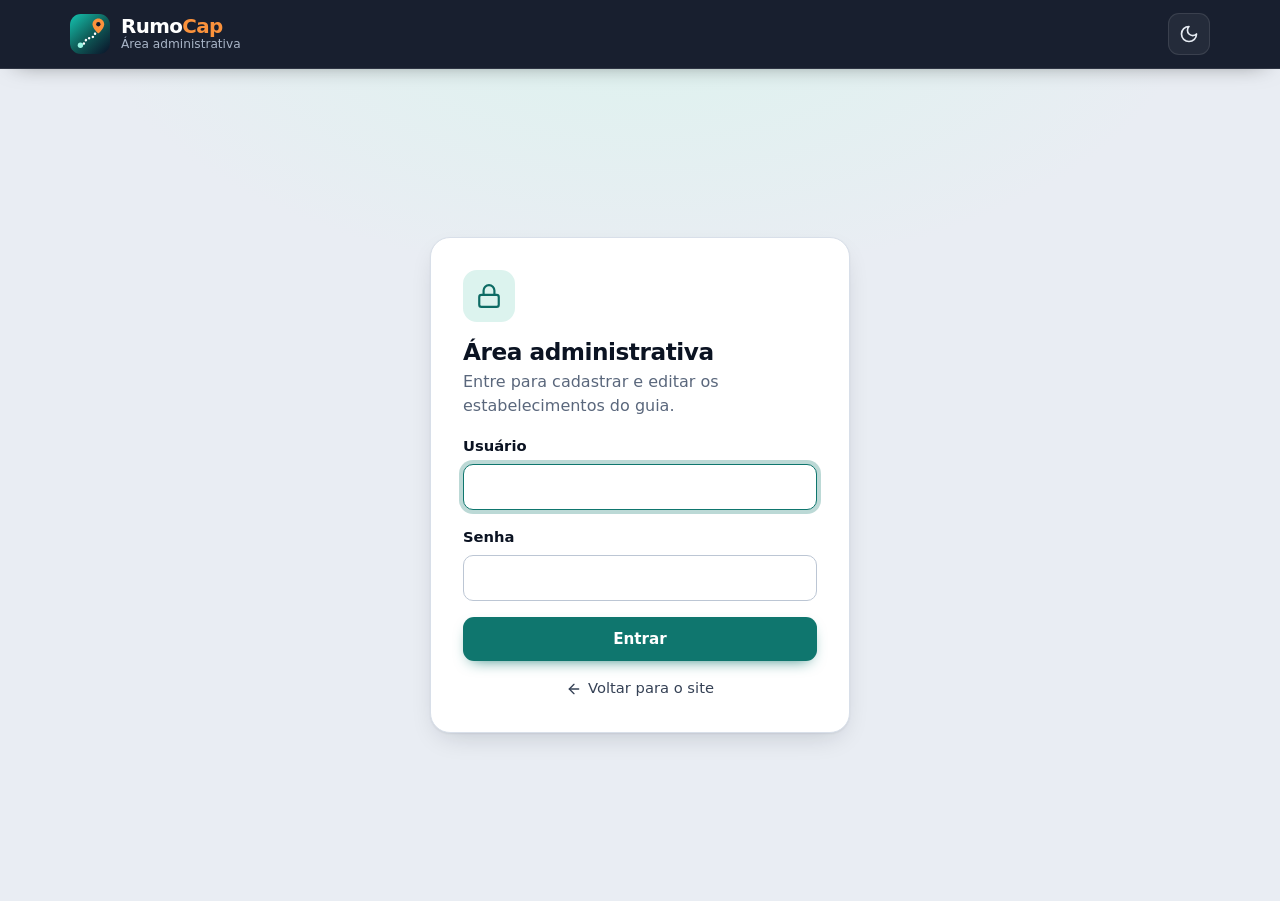
==== src/main/resources/static/admin.html @ 23dade26 "RumoCap: guia comercial de Capitão Poço (PA) Spring Boot 4 + PostgreSQL + Flyway, frontend em HTML/C" ====
<!DOCTYPE html>
<html lang="pt-BR">
<head>
  <meta charset="UTF-8">
  <meta name="viewport" content="width=device-width, initial-scale=1">
  <meta name="robots" content="noindex, nofollow">
  <title>Área administrativa · RumoCap</title>
  <meta name="theme-color" content="#0b1322">
  <script src="js/tema.js"></script>
  <link rel="icon" href="img/logo.svg" type="image/svg+xml">
  <link rel="stylesheet" href="vendor/leaflet/leaflet.css">
  <link rel="stylesheet" href="css/estilo.css">
  <link rel="stylesheet" href="css/admin.css">
  <script src="vendor/leaflet/leaflet.js"></script>
  <script type="module" src="js/admin.js"></script>
</head>
<body class="admin">
  <header class="topo">
    <div class="container topo__conteudo">
      <a class="marca" href="index.html" aria-label="RumoCap, ir para o site">
        <img src="img/logo.svg" alt="" width="40" height="40">
        <span class="marca__texto">
          <span class="marca__nome">Rumo<span>Cap</span></span>
          <span class="marca__descricao">Área administrativa</span>
        </span>
      </a>
      <div class="topo__acoes" id="acoes-sessao" hidden>
        <span class="topo__usuario" id="usuario-logado"></span>
        <a class="botao botao--fantasma" href="index.html" target="_blank" rel="noopener">
          <svg class="icone" aria-hidden="true"><use href="img/icones.svg#external-link"></use></svg>
          <span class="some-no-celular">Ver site</span>
        </a>
        <button type="button" class="botao botao--secundario" id="botao-sair">
          <svg class="icone" aria-hidden="true"><use href="img/icones.svg#log-out"></use></svg>
          Sair
        </button>
      </div>
      <button type="button" class="topo-botao tema-botao" data-alternar-tema aria-label="Alternar entre modo claro e escuro">
        <svg class="icone icone-lua" aria-hidden="true"><use href="img/icones.svg#moon"></use></svg>
        <svg class="icone icone-sol" aria-hidden="true"><use href="img/icones.svg#sun"></use></svg>
      </button>
    </div>
  </header>

  <main id="conteudo">
    <!-- Login -->
    <section class="login" id="tela-login" hidden>
      <form class="login__cartao" id="form-login">
        <span class="login__icone">
          <svg class="icone" aria-hidden="true"><use href="img/icones.svg#lock"></use></svg>
        </span>
        <div>
          <h1>Área administrativa</h1>
          <p>Entre para cadastrar e editar os estabelecimentos do guia.</p>
        </div>
        <div class="alerta" id="erro-login" role="alert" hidden></div>
        <div class="campo">
          <label for="login-usuario">Usuário</label>
          <input id="login-usuario" name="usuario" autocomplete="username" required>
        </div>
        <div class="campo">
          <label for="login-senha">Senha</label>
          <input id="login-senha" name="senha" type="password" autocomplete="current-password" required>
        </div>
        <button type="submit" class="botao botao--primario botao--largo">Entrar</button>
        <a class="login__voltar" href="index.html">
          <svg class="icone" aria-hidden="true"><use href="img/icones.svg#arrow-left"></use></svg>
          Voltar para o site
        </a>
      </form>
    </section>

    <!-- Painel de gerenciamento -->
    <section class="painel-admin" id="painel" hidden>
      <div class="container">
        <div class="painel-admin__cabecalho">
          <h1>Gerenciar o guia</h1>
          <p>Cadastre somente informações reais, confirmadas com cada estabelecimento.</p>
        </div>

        <div class="abas" role="tablist" aria-label="Seções da administração">
          <button type="button" role="tab" id="aba-estabelecimentos" aria-controls="painel-estabelecimentos"
                  aria-selected="true">
            <svg class="icone" aria-hidden="true"><use href="img/icones.svg#store"></use></svg>
            Estabelecimentos <span class="abas__total" id="total-estabelecimentos">0</span>
          </button>
          <button type="button" role="tab" id="aba-categorias" aria-controls="painel-categorias"
                  aria-selected="false" tabindex="-1">
            <svg class="icone" aria-hidden="true"><use href="img/icones.svg#tag"></use></svg>
            Categorias <span class="abas__total" id="total-categorias">0</span>
          </button>
        </div>

        <div role="tabpanel" id="painel-estabelecimentos" aria-labelledby="aba-estabelecimentos">
          <div class="barra-ferramentas">
            <div class="campo-busca">
              <svg class="icone" aria-hidden="true"><use href="img/icones.svg#search"></use></svg>
              <label for="filtro-texto" class="visualmente-oculto">Pesquisar pelo nome</label>
              <input id="filtro-texto" type="search" placeholder="Pesquisar pelo nome..." autocomplete="off">
            </div>
            <label for="filtro-categoria" class="visualmente-oculto">Filtrar por categoria</label>
            <select id="filtro-categoria" class="seletor"></select>
            <button type="button" class="botao botao--primario" id="botao-novo">
              <svg class="icone" aria-hidden="true"><use href="img/icones.svg#plus"></use></svg>
              Novo estabelecimento
            </button>
          </div>
          <div id="lista-estabelecimentos" aria-live="polite"></div>
        </div>

        <div role="tabpanel" id="painel-categorias" aria-labelledby="aba-categorias" hidden>
          <form class="nova-categoria" id="form-categoria">
            <div class="campo">
              <label for="nova-categoria">Nova categoria</label>
              <div class="nova-categoria__linha">
                <input id="nova-categoria" maxlength="80" placeholder="Nome da categoria" autocomplete="off" required>
                <button type="submit" class="botao botao--primario">
                  <svg class="icone" aria-hidden="true"><use href="img/icones.svg#plus"></use></svg>
                  Adicionar
                </button>
              </div>
              <p class="campo__ajuda">Uma categoria só pode ser excluída quando não possui estabelecimentos.</p>
            </div>
          </form>
          <ul class="lista-categorias" id="lista-categorias-admin"></ul>
        </div>
      </div>
    </section>
  </main>

  <!-- Formulário de cadastro/edição -->
  <dialog class="dialogo dialogo--largo" id="dialogo-estabelecimento" aria-labelledby="titulo-formulario">
    <form id="form-estabelecimento" class="dialogo__form" novalidate>
      <header class="dialogo__cabecalho">
        <h2 id="titulo-formulario">Novo estabelecimento</h2>
        <button type="button" class="botao botao--fantasma botao--icone" data-fechar aria-label="Fechar">
          <svg class="icone" aria-hidden="true"><use href="img/icones.svg#x"></use></svg>
        </button>
      </header>

      <div class="dialogo__corpo">
        <div class="alerta" id="erro-formulario" role="alert" hidden></div>

        <fieldset class="grupo">
          <legend>Informações principais</legend>
          <div class="grade-form">
            <div class="campo">
              <label for="campo-nome">Nome <span class="obrigatorio" aria-hidden="true">*</span></label>
              <input id="campo-nome" name="nome" maxlength="120" required autocomplete="off">
              <p class="campo__erro" data-erro="nome"></p>
            </div>
            <div class="campo">
              <label for="campo-categoria">Categoria <span class="obrigatorio" aria-hidden="true">*</span></label>
              <select id="campo-categoria" name="categoriaId" required></select>
              <p class="campo__erro" data-erro="categoriaId"></p>
            </div>
            <div class="campo campo--inteiro">
              <label for="campo-descricao">Descrição curta</label>
              <textarea id="campo-descricao" name="descricao" rows="3" maxlength="400"
                        placeholder="O que o estabelecimento oferece, em poucas palavras"></textarea>
              <p class="campo__ajuda"><span id="contador-descricao">0</span>/400 caracteres</p>
              <p class="campo__erro" data-erro="descricao"></p>
            </div>
          </div>
        </fieldset>

        <fieldset class="grupo">
          <legend>Endereço, contato e horário</legend>
          <div class="grade-form grade-form--duas">
            <div class="campo campo--inteiro">
              <label for="campo-endereco">Endereço</label>
              <input id="campo-endereco" name="endereco" maxlength="255" placeholder="Rua, número e bairro" autocomplete="off">
              <p class="campo__erro" data-erro="endereco"></p>
            </div>
            <div class="campo">
              <label for="campo-contato">Contato</label>
              <textarea id="campo-contato" name="contato" rows="4" maxlength="500"></textarea>
              <p class="campo__ajuda">
                Um contato por linha, por exemplo:<br>
                <code>Telefone: (91) 0000-0000</code><br>
                <code>WhatsApp: (91) 90000-0000</code><br>
                <code>@perfil</code> do Instagram ou e-mail
              </p>
              <p class="campo__erro" data-erro="contato"></p>
            </div>
            <div class="campo">
              <label for="campo-horario">Horário de funcionamento</label>
              <textarea id="campo-horario" name="horario" rows="4" maxlength="500"></textarea>
              <p class="campo__ajuda">
                Uma linha por período, por exemplo:<br>
                <code>Seg. a sex.: 8h às 18h</code><br>
                <code>Sábado: 8h às 12h</code>
              </p>
              <p class="campo__erro" data-erro="horario"></p>
            </div>
          </div>
        </fieldset>

        <fieldset class="grupo">
          <legend>Localização no mapa</legend>
          <p class="campo__ajuda">
            Clique no mapa para marcar o local (o marcador pode ser arrastado), use sua localização atual
            ou cole nos campos as coordenadas ou o link do local no Google Maps.
          </p>
          <div class="mapa-seletor" id="mapa-formulario" role="region" aria-label="Mapa para escolher a localização"></div>
          <div class="coordenadas">
            <div class="campo">
              <label for="campo-latitude">Latitude</label>
              <input id="campo-latitude" name="latitude" inputmode="decimal" autocomplete="off" placeholder="Ex.: -1.7447">
              <p class="campo__erro" data-erro="latitude"></p>
            </div>
            <div class="campo">
              <label for="campo-longitude">Longitude</label>
              <input id="campo-longitude" name="longitude" inputmode="decimal" autocomplete="off" placeholder="Ex.: -47.0638">
              <p class="campo__erro" data-erro="longitude"></p>
            </div>
            <div class="coordenadas__acoes">
              <button type="button" class="botao botao--secundario" id="botao-minha-localizacao">
                <svg class="icone" aria-hidden="true"><use href="img/icones.svg#locate-fixed"></use></svg>
                Usar minha localização
              </button>
              <button type="button" class="botao botao--fantasma" id="botao-limpar-localizacao">
                <svg class="icone" aria-hidden="true"><use href="img/icones.svg#map-pin-off"></use></svg>
                Remover
              </button>
            </div>
          </div>
        </fieldset>

        <fieldset class="grupo">
          <legend>Imagem ou logo <span class="opcional">(opcional)</span></legend>
          <div class="imagem-editor">
            <div class="imagem-editor__previa" id="previa-imagem"></div>
            <div class="imagem-editor__acoes">
              <div class="imagem-editor__botoes">
                <button type="button" class="botao botao--secundario" id="botao-escolher-imagem"></button>
                <button type="button" class="botao botao--fantasma" id="botao-remover-imagem" hidden>
                  <svg class="icone" aria-hidden="true"><use href="img/icones.svg#trash-2"></use></svg>
                  Remover imagem
                </button>
              </div>
              <p class="campo__ajuda">
                PNG, JPG ou WEBP de até 5 MB. Fotos grandes são reduzidas automaticamente.
                Use apenas imagens autorizadas pelo estabelecimento.
              </p>
              <input type="file" id="campo-imagem" accept="image/png,image/jpeg,image/webp" hidden>
            </div>
          </div>
        </fieldset>
      </div>

      <footer class="dialogo__rodape">
        <button type="button" class="botao botao--secundario" data-fechar>Cancelar</button>
        <button type="submit" class="botao botao--primario" id="botao-salvar">
          <svg class="icone" aria-hidden="true"><use href="img/icones.svg#circle-check"></use></svg>
          Salvar
        </button>
      </footer>
    </form>
  </dialog>

  <!-- Confirmação (exclusões) -->
  <dialog class="dialogo" id="dialogo-confirmacao" aria-labelledby="titulo-confirmacao">
    <form method="dialog" class="dialogo__form">
      <div class="dialogo__corpo confirmacao">
        <span class="confirmacao__icone">
          <svg class="icone" aria-hidden="true"><use href="img/icones.svg#trash-2"></use></svg>
        </span>
        <div>
          <h2 id="titulo-confirmacao">Confirmar</h2>
          <p id="texto-confirmacao"></p>
        </div>
      </div>
      <footer class="dialogo__rodape">
        <button type="button" class="botao botao--secundario" data-cancelar>Cancelar</button>
        <button type="submit" class="botao botao--perigo" value="confirmar" id="botao-confirmar">Confirmar</button>
      </footer>
    </form>
  </dialog>

  <!-- Texto (renomear categoria) -->
  <dialog class="dialogo" id="dialogo-texto" aria-labelledby="titulo-dialogo-texto">
    <form method="dialog" class="dialogo__form">
      <header class="dialogo__cabecalho">
        <h2 id="titulo-dialogo-texto">Renomear</h2>
      </header>
      <div class="dialogo__corpo">
        <div class="campo">
          <label for="campo-dialogo-texto" id="rotulo-dialogo-texto">Nome</label>
          <input id="campo-dialogo-texto" maxlength="80" required autocomplete="off">
        </div>
      </div>
      <footer class="dialogo__rodape">
        <button type="button" class="botao botao--secundario" data-cancelar>Cancelar</button>
        <button type="submit" class="botao botao--primario" value="confirmar">Salvar</button>
      </footer>
    </form>
  </dialog>
</body>
</html>
---- src/main/resources/static/vendor/leaflet/leaflet.css ----
/* required styles */

.leaflet-pane,
.leaflet-tile,
.leaflet-marker-icon,
.leaflet-marker-shadow,
.leaflet-tile-container,
.leaflet-pane > svg,
.leaflet-pane > canvas,
.leaflet-zoom-box,
.leaflet-image-layer,
.leaflet-layer {
	position: absolute;
	left: 0;
	top: 0;
	}
.leaflet-container {
	overflow: hidden;
	}
.leaflet-tile,
.leaflet-marker-icon,
.leaflet-marker-shadow {
	-webkit-user-select: none;
	   -moz-user-select: none;
	        user-select: none;
	  -webkit-user-drag: none;
	}
/* Prevents IE11 from highlighting tiles in blue */
.leaflet-tile::selection {
	background: transparent;
}
/* Safari renders non-retina tile on retina better with this, but Chrome is worse */
.leaflet-safari .leaflet-tile {
	image-rendering: -webkit-optimize-contrast;
	}
/* hack that prevents hw layers "stretching" when loading new tiles */
.leaflet-safari .leaflet-tile-container {
	width: 1600px;
	height: 1600px;
	-webkit-transform-origin: 0 0;
	}
.leaflet-marker-icon,
.leaflet-marker-shadow {
	display: block;
	}
/* .leaflet-container svg: reset svg max-width decleration shipped in Joomla! (joomla.org) 3.x */
/* .leaflet-container img: map is broken in FF if you have max-width: 100% on tiles */
.leaflet-container .leaflet-overlay-pane svg {
	max-width: none !important;
	max-height: none !important;
	}
.leaflet-container .leaflet-marker-pane img,
.leaflet-container .leaflet-shadow-pane img,
.leaflet-container .leaflet-tile-pane img,
.leaflet-container img.leaflet-image-layer,
.leaflet-container .leaflet-tile {
	max-width: none !important;
	max-height: none !important;
	width: auto;
	padding: 0;
	}

.leaflet-container img.leaflet-tile {
	/* See: https://bugs.chromium.org/p/chromium/issues/detail?id=600120 */
	mix-blend-mode: plus-lighter;
}

.leaflet-container.leaflet-touch-zoom {
	-ms-touch-action: pan-x pan-y;
	touch-action: pan-x pan-y;
	}
.leaflet-container.leaflet-touch-drag {
	-ms-touch-action: pinch-zoom;
	/* Fallback for FF which doesn't support pinch-zoom */
	touch-action: none;
	touch-action: pinch-zoom;
}
.leaflet-container.leaflet-touch-drag.leaflet-touch-zoom {
	-ms-touch-action: none;
	touch-action: none;
}
.leaflet-container {
	-webkit-tap-highlight-color: transparent;
}
.leaflet-container a {
	-webkit-tap-highlight-color: rgba(51, 181, 229, 0.4);
}
.leaflet-tile {
	filter: inherit;
	visibility: hidden;
	}
.leaflet-tile-loaded {
	visibility: inherit;
	}
.leaflet-zoom-box {
	width: 0;
	height: 0;
	-moz-box-sizing: border-box;
	     box-sizing: border-box;
	z-index: 800;
	}
/* workaround for https://bugzilla.mozilla.org/show_bug.cgi?id=888319 */
.leaflet-overlay-pane svg {
	-moz-user-select: none;
	}

.leaflet-pane         { z-index: 400; }

.leaflet-tile-pane    { z-index: 200; }
.leaflet-overlay-pane { z-index: 400; }
.leaflet-shadow-pane  { z-index: 500; }
.leaflet-marker-pane  { z-index: 600; }
.leaflet-tooltip-pane   { z-index: 650; }
.leaflet-popup-pane   { z-index: 700; }

.leaflet-map-pane canvas { z-index: 100; }
.leaflet-map-pane svg    { z-index: 200; }

.leaflet-vml-shape {
	width: 1px;
	height: 1px;
	}
.lvml {
	behavior: url(#default#VML);
	display: inline-block;
	position: absolute;
	}


/* control positioning */

.leaflet-control {
	position: relative;
	z-index: 800;
	pointer-events: visiblePainted; /* IE 9-10 doesn't have auto */
	pointer-events: auto;
	}
.leaflet-top,
.leaflet-bottom {
	position: absolute;
	z-index: 1000;
	pointer-events: none;
	}
.leaflet-top {
	top: 0;
	}
.leaflet-right {
	right: 0;
	}
.leaflet-bottom {
	bottom: 0;
	}
.leaflet-left {
	left: 0;
	}
.leaflet-control {
	float: left;
	clear: both;
	}
.leaflet-right .leaflet-control {
	float: right;
	}
.leaflet-top .leaflet-control {
	margin-top: 10px;
	}
.leaflet-bottom .leaflet-control {
	margin-bottom: 10px;
	}
.leaflet-left .leaflet-control {
	margin-left: 10px;
	}
.leaflet-right .leaflet-control {
	margin-right: 10px;
	}


/* zoom and fade animations */

.leaflet-fade-anim .leaflet-popup {
	opacity: 0;
	-webkit-transition: opacity 0.2s linear;
	   -moz-transition: opacity 0.2s linear;
	        transition: opacity 0.2s linear;
	}
.leaflet-fade-anim .leaflet-map-pane .leaflet-popup {
	opacity: 1;
	}
.leaflet-zoom-animated {
	-webkit-transform-origin: 0 0;
	    -ms-transform-origin: 0 0;
	        transform-origin: 0 0;
	}
svg.leaflet-zoom-animated {
	will-change: transform;
}

.leaflet-zoom-anim .leaflet-zoom-animated {
	-webkit-transition: -webkit-transform 0.25s cubic-bezier(0,0,0.25,1);
	   -moz-transition:    -moz-transform 0.25s cubic-bezier(0,0,0.25,1);
	        transition:         transform 0.25s cubic-bezier(0,0,0.25,1);
	}
.leaflet-zoom-anim .leaflet-tile,
.leaflet-pan-anim .leaflet-tile {
	-webkit-transition: none;
	   -moz-transition: none;
	        transition: none;
	}

.leaflet-zoom-anim .leaflet-zoom-hide {
	visibility: hidden;
	}


/* cursors */

.leaflet-interactive {
	cursor: pointer;
	}
.leaflet-grab {
	cursor: -webkit-grab;
	cursor:    -moz-grab;
	cursor:         grab;
	}
.leaflet-crosshair,
.leaflet-crosshair .leaflet-interactive {
	cursor: crosshair;
	}
.leaflet-popup-pane,
.leaflet-control {
	cursor: auto;
	}
.leaflet-dragging .leaflet-grab,
.leaflet-dragging .leaflet-grab .leaflet-interactive,
.leaflet-dragging .leaflet-marker-draggable {
	cursor: move;
	cursor: -webkit-grabbing;
	cursor:    -moz-grabbing;
	cursor:         grabbing;
	}

/* marker & overlays interactivity */
.leaflet-marker-icon,
.leaflet-marker-shadow,
.leaflet-image-layer,
.leaflet-pane > svg path,
.leaflet-tile-container {
	pointer-events: none;
	}

.leaflet-marker-icon.leaflet-interactive,
.leaflet-image-layer.leaflet-interactive,
.leaflet-pane > svg path.leaflet-interactive,
svg.leaflet-image-layer.leaflet-interactive path {
	pointer-events: visiblePainted; /* IE 9-10 doesn't have auto */
	pointer-events: auto;
	}

/* visual tweaks */

.leaflet-container {
	background: #ddd;
	outline-offset: 1px;
	}
.leaflet-container a {
	color: #0078A8;
	}
.leaflet-zoom-box {
	border: 2px dotted #38f;
	background: rgba(255,255,255,0.5);
	}


/* general typography */
.leaflet-container {
	font-family: "Helvetica Neue", Arial, Helvetica, sans-serif;
	font-size: 12px;
	font-size: 0.75rem;
	line-height: 1.5;
	}


/* general toolbar styles */

.leaflet-bar {
	box-shadow: 0 1px 5px rgba(0,0,0,0.65);
	border-radius: 4px;
	}
.leaflet-bar a {
	background-color: #fff;
	border-bottom: 1px solid #ccc;
	width: 26px;
	height: 26px;
	line-height: 26px;
	display: block;
	text-align: center;
	text-decoration: none;
	color: black;
	}
.leaflet-bar a,
.leaflet-control-layers-toggle {
	background-position: 50% 50%;
	background-repeat: no-repeat;
	display: block;
	}
.leaflet-bar a:hover,
.leaflet-bar a:focus {
	background-color: #f4f4f4;
	}
.leaflet-bar a:first-child {
	border-top-left-radius: 4px;
	border-top-right-radius: 4px;
	}
.leaflet-bar a:last-child {
	border-bottom-left-radius: 4px;
	border-bottom-right-radius: 4px;
	border-bottom: none;
	}
.leaflet-bar a.leaflet-disabled {
	cursor: default;
	background-color: #f4f4f4;
	color: #bbb;
	}

.leaflet-touch .leaflet-bar a {
	width: 30px;
	height: 30px;
	line-height: 30px;
	}
.leaflet-touch .leaflet-bar a:first-child {
	border-top-left-radius: 2px;
	border-top-right-radius: 2px;
	}
.leaflet-touch .leaflet-bar a:last-child {
	border-bottom-left-radius: 2px;
	border-bottom-right-radius: 2px;
	}

/* zoom control */

.leaflet-control-zoom-in,
.leaflet-control-zoom-out {
	font: bold 18px 'Lucida Console', Monaco, monospace;
	text-indent: 1px;
	}

.leaflet-touch .leaflet-control-zoom-in, .leaflet-touch .leaflet-control-zoom-out  {
	font-size: 22px;
	}


/* layers control */

.leaflet-control-layers {
	box-shadow: 0 1px 5px rgba(0,0,0,0.4);
	background: #fff;
	border-radius: 5px;
	}
.leaflet-control-layers-toggle {
	background-image: url(images/layers.png);
	width: 36px;
	height: 36px;
	}
.leaflet-retina .leaflet-control-layers-toggle {
	background-image: url(images/layers-2x.png);
	background-size: 26px 26px;
	}
.leaflet-touch .leaflet-control-layers-toggle {
	width: 44px;
	height: 44px;
	}
.leaflet-control-layers .leaflet-control-layers-list,
.leaflet-control-layers-expanded .leaflet-control-layers-toggle {
	display: none;
	}
.leaflet-control-layers-expanded .leaflet-control-layers-list {
	display: block;
	position: relative;
	}
.leaflet-control-layers-expanded {
	padding: 6px 10px 6px 6px;
	color: #333;
	background: #fff;
	}
.leaflet-control-layers-scrollbar {
	overflow-y: scroll;
	overflow-x: hidden;
	padding-right: 5px;
	}
.leaflet-control-layers-selector {
	margin-top: 2px;
	position: relative;
	top: 1px;
	}
.leaflet-control-layers label {
	display: block;
	font-size: 13px;
	font-size: 1.08333em;
	}
.leaflet-control-layers-separator {
	height: 0;
	border-top: 1px solid #ddd;
	margin: 5px -10px 5px -6px;
	}

/* Default icon URLs */
.leaflet-default-icon-path { /* used only in path-guessing heuristic, see L.Icon.Default */
	background-image: url(images/marker-icon.png);
	}


/* attribution and scale controls */

.leaflet-container .leaflet-control-attribution {
	background: #fff;
	background: rgba(255, 255, 255, 0.8);
	margin: 0;
	}
.leaflet-control-attribution,
.leaflet-control-scale-line {
	padding: 0 5px;
	color: #333;
	line-height: 1.4;
	}
.leaflet-control-attribution a {
	text-decoration: none;
	}
.leaflet-control-attribution a:hover,
.leaflet-control-attribution a:focus {
	text-decoration: underline;
	}
.leaflet-attribution-flag {
	display: inline !important;
	vertical-align: baseline !important;
	width: 1em;
	height: 0.6669em;
	}
.leaflet-left .leaflet-control-scale {
	margin-left: 5px;
	}
.leaflet-bottom .leaflet-control-scale {
	margin-bottom: 5px;
	}
.leaflet-control-scale-line {
	border: 2px solid #777;
	border-top: none;
	line-height: 1.1;
	padding: 2px 5px 1px;
	white-space: nowrap;
	-moz-box-sizing: border-box;
	     box-sizing: border-box;
	background: rgba(255, 255, 255, 0.8);
	text-shadow: 1px 1px #fff;
	}
.leaflet-control-scale-line:not(:first-child) {
	border-top: 2px solid #777;
	border-bottom: none;
	margin-top: -2px;
	}
.leaflet-control-scale-line:not(:first-child):not(:last-child) {
	border-bottom: 2px solid #777;
	}

.leaflet-touch .leaflet-control-attribution,
.leaflet-touch .leaflet-control-layers,
.leaflet-touch .leaflet-bar {
	box-shadow: none;
	}
.leaflet-touch .leaflet-control-layers,
.leaflet-touch .leaflet-bar {
	border: 2px solid rgba(0,0,0,0.2);
	background-clip: padding-box;
	}


/* popup */

.leaflet-popup {
	position: absolute;
	text-align: center;
	margin-bottom: 20px;
	}
.leaflet-popup-content-wrapper {
	padding: 1px;
	text-align: left;
	border-radius: 12px;
	}
.leaflet-popup-content {
	margin: 13px 24px 13px 20px;
	line-height: 1.3;
	font-size: 13px;
	font-size: 1.08333em;
	min-height: 1px;
	}
.leaflet-popup-content p {
	margin: 17px 0;
	margin: 1.3em 0;
	}
.leaflet-popup-tip-container {
	width: 40px;
	height: 20px;
	position: absolute;
	left: 50%;
	margin-top: -1px;
	margin-left: -20px;
	overflow: hidden;
	pointer-events: none;
	}
.leaflet-popup-tip {
	width: 17px;
	height: 17px;
	padding: 1px;

	margin: -10px auto 0;
	pointer-events: auto;

	-webkit-transform: rotate(45deg);
	   -moz-transform: rotate(45deg);
	    -ms-transform: rotate(45deg);
	        transform: rotate(45deg);
	}
.leaflet-popup-content-wrapper,
.leaflet-popup-tip {
	background: white;
	color: #333;
	box-shadow: 0 3px 14px rgba(0,0,0,0.4);
	}
.leaflet-container a.leaflet-popup-close-button {
	position: absolute;
	top: 0;
	right: 0;
	border: none;
	text-align: center;
	width: 24px;
	height: 24px;
	font: 16px/24px Tahoma, Verdana, sans-serif;
	color: #757575;
	text-decoration: none;
	background: transparent;
	}
.leaflet-container a.leaflet-popup-close-button:hover,
.leaflet-container a.leaflet-popup-close-button:focus {
	color: #585858;
	}
.leaflet-popup-scrolled {
	overflow: auto;
	}

.leaflet-oldie .leaflet-popup-content-wrapper {
	-ms-zoom: 1;
	}
.leaflet-oldie .leaflet-popup-tip {
	width: 24px;
	margin: 0 auto;

	-ms-filter: "progid:DXImageTransform.Microsoft.Matrix(M11=0.70710678, M12=0.70710678, M21=-0.70710678, M22=0.70710678)";
	filter: progid:DXImageTransform.Microsoft.Matrix(M11=0.70710678, M12=0.70710678, M21=-0.70710678, M22=0.70710678);
	}

.leaflet-oldie .leaflet-control-zoom,
.leaflet-oldie .leaflet-control-layers,
.leaflet-oldie .leaflet-popup-content-wrapper,
.leaflet-oldie .leaflet-popup-tip {
	border: 1px solid #999;
	}


/* div icon */

.leaflet-div-icon {
	background: #fff;
	border: 1px solid #666;
	}


/* Tooltip */
/* Base styles for the element that has a tooltip */
.leaflet-tooltip {
	position: absolute;
	padding: 6px;
	background-color: #fff;
	border: 1px solid #fff;
	border-radius: 3px;
	color: #222;
	white-space: nowrap;
	-webkit-user-select: none;
	-moz-user-select: none;
	-ms-user-select: none;
	user-select: none;
	pointer-events: none;
	box-shadow: 0 1px 3px rgba(0,0,0,0.4);
	}
.leaflet-tooltip.leaflet-interactive {
	cursor: pointer;
	pointer-events: auto;
	}
.leaflet-tooltip-top:before,
.leaflet-tooltip-bottom:before,
.leaflet-tooltip-left:before,
.leaflet-tooltip-right:before {
	position: absolute;
	pointer-events: none;
	border: 6px solid transparent;
	background: transparent;
	content: "";
	}

/* Directions */

.leaflet-tooltip-bottom {
	margin-top: 6px;
}
.leaflet-tooltip-top {
	margin-top: -6px;
}
.leaflet-tooltip-bottom:before,
.leaflet-tooltip-top:before {
	left: 50%;
	margin-left: -6px;
	}
.leaflet-tooltip-top:before {
	bottom: 0;
	margin-bottom: -12px;
	border-top-color: #fff;
	}
.leaflet-tooltip-bottom:before {
	top: 0;
	margin-top: -12px;
	margin-left: -6px;
	border-bottom-color: #fff;
	}
.leaflet-tooltip-left {
	margin-left: -6px;
}
.leaflet-tooltip-right {
	margin-left: 6px;
}
.leaflet-tooltip-left:before,
.leaflet-tooltip-right:before {
	top: 50%;
	margin-top: -6px;
	}
.leaflet-tooltip-left:before {
	right: 0;
	margin-right: -12px;
	border-left-color: #fff;
	}
.leaflet-tooltip-right:before {
	left: 0;
	margin-left: -12px;
	border-right-color: #fff;
	}

/* Printing */

@media print {
	/* Prevent printers from removing background-images of controls. */
	.leaflet-control {
		-webkit-print-color-adjust: exact;
		print-color-adjust: exact;
		}
	}
---- src/main/resources/static/css/estilo.css ----
/* =============================================================================
   RumoCap - Guia Comercial de Capitão Poço
   Estilos das páginas públicas (a área administrativa complementa com admin.css)

   Temas: o atributo data-theme="light" | "dark" no <html> é definido por
   js/tema.js. As cores ficam em variáveis; os componentes usam só as variáveis.
   ============================================================================= */

:root {
  color-scheme: light;

  /* Superfícies e textos */
  --fundo: #e9edf3;
  --fundo-2: #dfe5ee;
  --superficie: #ffffff;
  --superficie-2: #f3f5f9;
  --superficie-3: #e7ebf2;
  --borda: #d8dfe9;
  --borda-forte: #bcc6d4;
  --texto: #0b1322;
  --texto-2: #354155;
  --texto-3: #5a677c;

  /* Cor principal (verde-azulado) e de destaque (laranja) */
  --primaria: #0f766e;
  --primaria-hover: #0b5f58;
  --primaria-contraste: #ffffff;
  --primaria-texto: #0d6b64;
  --primaria-suave: #dcf3ee;
  --primaria-suave-texto: #0b5f58;
  --destaque: #c2410c;
  --destaque-hover: #9a3412;
  --destaque-contraste: #ffffff;
  --destaque-texto: #c2410c;
  --anel-foco: rgb(15 118 110 / 0.28);

  --perigo: #dc2626;
  --perigo-hover: #b91c1c;
  --perigo-texto: #b91c1c;
  --perigo-fundo: #fef2f2;
  --perigo-borda: #fecaca;
  --sucesso: #15803d;

  /* Mistura das cores de categoria com a superfície */
  --cat-intensidade: 100%;
  --cat-fundo: 12%;

  /* Elementos sempre escuros (topo, capa, rodapé) */
  --escuro-1: #0b1322;
  --escuro-2: #111c30;
  --escuro-3: #1a2740;
  --escuro-borda: rgb(255 255 255 / 0.1);
  --escuro-texto: #e6ebf3;
  --escuro-texto-2: #a9b5c8;

  --raio-sm: 8px;
  --raio: 12px;
  --raio-lg: 18px;
  --sombra-1: 0 1px 2px rgb(11 19 34 / 0.07), 0 1px 1px rgb(11 19 34 / 0.04);
  --sombra-2: 0 1px 2px rgb(11 19 34 / 0.06), 0 10px 28px -10px rgb(11 19 34 / 0.2);
  --sombra-3: 0 24px 56px -18px rgb(11 19 34 / 0.42);
  --brilho-borda: inset 0 1px 0 rgb(255 255 255 / 0.6);

  --altura-topo: 68px;
  --largura: 1180px;
  --fonte: "Segoe UI", system-ui, -apple-system, Roboto, "Helvetica Neue", Arial, sans-serif;
}

:root[data-theme="dark"] {
  color-scheme: dark;

  --fundo: #080d18;
  --fundo-2: #0c1322;
  --superficie: #111a2b;
  --superficie-2: #172236;
  --superficie-3: #1e2b44;
  --borda: #22304a;
  --borda-forte: #33445f;
  --texto: #eaf0f8;
  --texto-2: #b6c2d4;
  --texto-3: #8594ac;

  --primaria: #2dd4bf;
  --primaria-hover: #5eead4;
  --primaria-contraste: #042f2c;
  --primaria-texto: #5eead4;
  --primaria-suave: rgb(45 212 191 / 0.12);
  --primaria-suave-texto: #99f6e4;
  --destaque: #fb923c;
  --destaque-hover: #fdba74;
  --destaque-contraste: #231003;
  --destaque-texto: #fdba74;
  --anel-foco: rgb(45 212 191 / 0.35);

  --perigo: #ef4444;
  --perigo-hover: #f87171;
  --perigo-texto: #fca5a5;
  --perigo-fundo: rgb(239 68 68 / 0.12);
  --perigo-borda: rgb(239 68 68 / 0.35);
  --sucesso: #4ade80;

  --cat-intensidade: 55%;
  --cat-fundo: 24%;

  --sombra-1: 0 1px 2px rgb(0 0 0 / 0.4);
  --sombra-2: 0 1px 2px rgb(0 0 0 / 0.35), 0 12px 30px -12px rgb(0 0 0 / 0.7);
  --sombra-3: 0 28px 60px -18px rgb(0 0 0 / 0.8);
  --brilho-borda: inset 0 1px 0 rgb(255 255 255 / 0.04);
}

/* Cor de cada categoria (definida em style="--cor-categoria:...") adaptada ao tema */
.categoria, .avatar, .selo, .chip, .categoria-item, .marcador__pino, [style*="--cor-categoria"] {
  --cat-cor: color-mix(in srgb, var(--cor-categoria) var(--cat-intensidade), #fff);
  --cat-suave: color-mix(in srgb, var(--cor-categoria) var(--cat-fundo), var(--superficie));
}

/* ---------- Base ---------- */

*, *::before, *::after { box-sizing: border-box; }

html { -webkit-text-size-adjust: 100%; background: var(--fundo); }

body {
  margin: 0;
  min-height: 100vh;
  min-height: 100dvh;
  display: flex;
  flex-direction: column;
  font-family: var(--fonte);
  font-size: 16px;
  line-height: 1.55;
  color: var(--texto);
  background: var(--fundo);
  -webkit-font-smoothing: antialiased;
}

/* Transição suave só no momento da troca de tema */
.trocando-tema, .trocando-tema * , .trocando-tema *::before, .trocando-tema *::after {
  transition: background-color 0.3s, border-color 0.3s, color 0.3s, fill 0.3s !important;
}

main { flex: 1; }

img { display: block; max-width: 100%; }

a { color: var(--primaria-texto); text-decoration: none; }
a:hover { text-decoration: underline; }

h1, h2, h3 { margin: 0; line-height: 1.2; letter-spacing: -0.015em; }
p { margin: 0; }
code { font-size: 0.9em; padding: 1px 5px; border-radius: 5px; background: var(--superficie-3); }

button, input, select, textarea { font: inherit; color: inherit; }

:focus-visible { outline: 3px solid var(--anel-foco); outline-offset: 2px; }

[hidden] { display: none !important; }

.container {
  width: 100%;
  max-width: var(--largura);
  margin-inline: auto;
  padding-inline: 20px;
}

.icone { width: 1.25em; height: 1.25em; flex-shrink: 0; }

.visualmente-oculto {
  position: absolute !important;
  width: 1px; height: 1px;
  padding: 0; margin: -1px;
  overflow: hidden;
  clip: rect(0 0 0 0);
  white-space: nowrap;
  border: 0;
}

.pular-conteudo {
  position: absolute;
  left: 12px; top: -60px;
  z-index: 2000;
  padding: 10px 16px;
  border-radius: var(--raio-sm);
  background: var(--primaria);
  color: var(--primaria-contraste);
  font-weight: 600;
}
.pular-conteudo:focus { top: 12px; }

/* ---------- Topo e menu (sempre escuro, nos dois temas) ---------- */

.topo {
  position: sticky;
  top: 0;
  z-index: 1000;
  background: rgb(11 19 34 / 0.94);
  backdrop-filter: saturate(160%) blur(12px);
  border-bottom: 1px solid var(--escuro-borda);
  box-shadow: 0 8px 24px -16px rgb(0 0 0 / 0.6);
  color: var(--escuro-texto);
}

.topo__conteudo {
  position: relative;
  display: flex;
  align-items: center;
  gap: 12px;
  height: var(--altura-topo);
}

.marca {
  display: flex;
  align-items: center;
  gap: 11px;
  margin-right: auto;
  color: #fff;
}
.marca:hover { text-decoration: none; }
.marca img { width: 40px; height: 40px; }

.marca__texto { display: flex; flex-direction: column; line-height: 1.15; }
.marca__nome { font-size: 1.24rem; font-weight: 800; letter-spacing: -0.03em; }
.marca__nome span { color: #fb923c; }
.marca__descricao { font-size: 0.76rem; color: var(--escuro-texto-2); }

.menu { display: flex; gap: 4px; }

.menu a {
  display: inline-flex;
  align-items: center;
  gap: 8px;
  padding: 9px 15px;
  border-radius: 999px;
  color: var(--escuro-texto-2);
  font-size: 0.95rem;
  font-weight: 600;
}
.menu a .icone { width: 18px; height: 18px; }
.menu a:hover { background: rgb(255 255 255 / 0.07); color: #fff; text-decoration: none; }
.menu a[aria-current="page"] {
  background: rgb(45 212 191 / 0.14);
  color: #5eead4;
  box-shadow: inset 0 0 0 1px rgb(45 212 191 / 0.25);
}

.topo-botao {
  display: inline-grid;
  place-items: center;
  width: 42px; height: 42px;
  border: 1px solid var(--escuro-borda);
  border-radius: 11px;
  background: rgb(255 255 255 / 0.05);
  color: var(--escuro-texto);
  cursor: pointer;
  transition: background-color 0.15s, border-color 0.15s;
}
.topo-botao:hover { background: rgb(255 255 255 / 0.1); border-color: rgb(255 255 255 / 0.2); }
.topo-botao .icone { width: 20px; height: 20px; }

/* O botão de tema mostra o ícone do tema para o qual vai mudar. */
.tema-botao .icone-sol { display: none; }
[data-theme="dark"] .tema-botao .icone-sol { display: block; color: #fcd34d; }
[data-theme="dark"] .tema-botao .icone-lua { display: none; }

/* Ordem no topo: marca, menu, tema, botão do menu (celular) */
.menu { order: 1; }
.tema-botao { order: 2; }
.menu-botao { order: 3; display: none; }

@media (max-width: 760px) {
  .menu-botao { display: inline-grid; }

  .menu {
    position: absolute;
    top: var(--altura-topo);
    left: 0; right: 0;
    display: none;
    flex-direction: column;
    padding: 10px 16px 16px;
    background: var(--escuro-2);
    border-bottom: 1px solid var(--escuro-borda);
    box-shadow: var(--sombra-3);
  }
  .menu.aberto { display: flex; }
  .menu a { padding: 12px 14px; border-radius: 10px; }
}

@media (max-width: 400px) {
  .marca__descricao { display: none; }
}

/* ---------- Botões ---------- */

.botao {
  display: inline-flex;
  align-items: center;
  justify-content: center;
  gap: 8px;
  min-height: 44px;
  padding: 10px 18px;
  border: 1px solid transparent;
  border-radius: 11px;
  background: none;
  font-size: 0.95rem;
  font-weight: 700;
  line-height: 1.2;
  white-space: nowrap;
  cursor: pointer;
  transition: background-color 0.15s, border-color 0.15s, color 0.15s, box-shadow 0.15s, transform 0.15s;
}
.botao:hover { text-decoration: none; }
.botao:active:not(:disabled) { transform: translateY(1px); }
.botao .icone { width: 18px; height: 18px; }
.botao:disabled { opacity: 0.55; cursor: not-allowed; }

.botao--primario {
  background: var(--primaria);
  color: var(--primaria-contraste);
  box-shadow: 0 6px 16px -8px var(--primaria);
}
.botao--primario:hover:not(:disabled) { background: var(--primaria-hover); }

.botao--destaque {
  background: var(--destaque);
  color: var(--destaque-contraste);
  box-shadow: 0 6px 16px -8px var(--destaque);
}
.botao--destaque:hover:not(:disabled) { background: var(--destaque-hover); }

.botao--secundario {
  background: var(--superficie);
  border-color: var(--borda-forte);
  color: var(--texto);
  box-shadow: var(--sombra-1);
}
.botao--secundario:hover:not(:disabled) { background: var(--superficie-2); border-color: var(--texto-3); }

.botao--whatsapp { background: #15803d; color: #fff; box-shadow: 0 6px 16px -8px #15803d; }
.botao--whatsapp:hover:not(:disabled) { background: #166534; }

.botao--perigo { background: var(--perigo); color: #fff; }
.botao--perigo:hover:not(:disabled) { background: var(--perigo-hover); }

.botao--fantasma { color: var(--texto-2); }
.botao--fantasma:hover:not(:disabled) { background: var(--superficie-3); color: var(--texto); }

.botao--icone { width: 40px; min-height: 40px; padding: 0; }

/* ---------- Página inicial ---------- */

.hero {
  position: relative;
  overflow: hidden;
  color: #fff;
  background:
    radial-gradient(900px 440px at 90% -10%, rgb(251 146 60 / 0.22), transparent 62%),
    radial-gradient(760px 420px at -10% 115%, rgb(20 184 166 / 0.32), transparent 60%),
    linear-gradient(160deg, #0f2a3a 0%, var(--escuro-1) 55%, #0a1020 100%);
}

.hero::after {
  content: "";
  position: absolute;
  inset: 0;
  background-image: radial-gradient(rgb(255 255 255 / 0.08) 1px, transparent 1px);
  background-size: 22px 22px;
  mask-image: linear-gradient(to left, #000, transparent 70%);
  pointer-events: none;
}

/* Trilha pontilhada decorativa (a ideia de "rumo") */
.hero__trilha {
  position: absolute;
  right: -40px; bottom: -30px;
  width: min(560px, 60vw);
  color: rgb(94 234 212 / 0.22);
  pointer-events: none;
}

.hero__conteudo {
  position: relative;
  z-index: 1;
  padding-block: 76px 88px;
}

.hero__local {
  display: inline-flex;
  align-items: center;
  gap: 8px;
  padding: 6px 13px;
  border: 1px solid rgb(255 255 255 / 0.16);
  border-radius: 999px;
  background: rgb(255 255 255 / 0.07);
  font-size: 0.86rem;
  font-weight: 600;
}
.hero__local .icone { width: 16px; height: 16px; color: #fb923c; }

.hero h1 {
  max-width: 760px;
  margin-top: 18px;
  font-size: clamp(2rem, 4.6vw, 3.25rem);
  font-weight: 800;
  letter-spacing: -0.035em;
}
.hero h1 em { font-style: normal; color: #5eead4; }

.hero__texto {
  max-width: 620px;
  margin-top: 14px;
  font-size: 1.12rem;
  color: rgb(230 235 243 / 0.82);
}

.busca-hero {
  display: flex;
  gap: 8px;
  max-width: 660px;
  margin-top: 30px;
  padding: 8px;
  border: 1px solid var(--borda);
  border-radius: 16px;
  background: var(--superficie);
  box-shadow: 0 24px 48px -16px rgb(0 0 0 / 0.55);
}

.busca-hero__campo {
  flex: 1;
  display: flex;
  align-items: center;
  gap: 10px;
  min-width: 0;
  padding-inline: 12px;
  color: var(--texto-3);
}

.busca-hero input {
  flex: 1;
  min-width: 0;
  padding: 11px 0;
  border: 0;
  outline: 0;
  background: transparent;
  color: var(--texto);
  font-size: 1.05rem;
}
.busca-hero input::placeholder { color: var(--texto-3); }

.hero__atalhos { display: flex; flex-wrap: wrap; gap: 10px; margin-top: 22px; }

.hero__atalhos a {
  display: inline-flex;
  align-items: center;
  gap: 8px;
  padding: 8px 15px;
  border: 1px solid rgb(255 255 255 / 0.18);
  border-radius: 999px;
  background: rgb(255 255 255 / 0.06);
  color: #fff;
  font-size: 0.93rem;
  font-weight: 600;
  transition: background-color 0.15s, border-color 0.15s;
}
.hero__atalhos a:hover { background: rgb(255 255 255 / 0.13); border-color: rgb(255 255 255 / 0.3); text-decoration: none; }
.hero__atalhos .icone { width: 17px; height: 17px; }

@media (max-width: 560px) {
  .hero__conteudo { padding-block: 48px 56px; }
  .busca-hero .botao { padding-inline: 14px; }
  .busca-hero input { font-size: 1rem; }
}

/* ---------- Seções ---------- */

.secao { padding-block: 60px; }
.secao--compacta { padding-block: 28px 64px; }
.secao--alternada { background: var(--fundo-2); border-block: 1px solid var(--borda); }

.secao__cabecalho {
  display: flex;
  flex-wrap: wrap;
  align-items: flex-end;
  justify-content: space-between;
  gap: 16px;
  margin-bottom: 26px;
}

.secao__rotulo {
  display: inline-block;
  margin-bottom: 6px;
  color: var(--destaque-texto);
  font-size: 0.78rem;
  font-weight: 800;
  letter-spacing: 0.08em;
  text-transform: uppercase;
}
.secao__titulo { font-size: 1.6rem; font-weight: 800; letter-spacing: -0.025em; }
.secao__subtitulo { margin-top: 6px; color: var(--texto-3); }

/* ---------- Categorias ---------- */

.grade-categorias {
  display: grid;
  grid-template-columns: repeat(auto-fill, minmax(290px, 1fr));
  gap: 14px;
}

.categoria {
  --cor-categoria: #0f766e;
  display: flex;
  align-items: center;
  gap: 14px;
  padding: 16px 18px;
  border: 1px solid var(--borda);
  border-radius: var(--raio);
  background: var(--superficie);
  color: var(--texto);
  box-shadow: var(--sombra-1), var(--brilho-borda);
  transition: border-color 0.15s, box-shadow 0.15s, transform 0.15s;
}
.categoria:hover {
  text-decoration: none;
  border-color: color-mix(in srgb, var(--cat-cor) 55%, var(--borda));
  box-shadow: var(--sombra-2);
  transform: translateY(-2px);
}

.categoria__icone {
  display: grid;
  place-items: center;
  flex-shrink: 0;
  width: 46px; height: 46px;
  border-radius: 12px;
  color: var(--cat-cor);
  background: var(--cat-suave);
}
.categoria__icone .icone { width: 24px; height: 24px; }

.categoria__texto { display: flex; flex: 1; flex-direction: column; min-width: 0; }
.categoria__nome { font-weight: 700; line-height: 1.3; }
.categoria__total { font-size: 0.85rem; color: var(--texto-3); }

.categoria__seta { width: 18px; height: 18px; color: var(--texto-3); transition: transform 0.15s, color 0.15s; }
.categoria:hover .categoria__seta { color: var(--cat-cor); transform: translateX(3px); }

@media (max-width: 420px) {
  .grade-categorias { gap: 10px; }
  .categoria { padding: 13px 14px; }
}

/* ---------- Cards de estabelecimentos ---------- */

.grade-cards {
  display: grid;
  grid-template-columns: repeat(auto-fill, minmax(290px, 1fr));
  gap: 18px;
}

.card {
  border: 1px solid var(--borda);
  border-radius: var(--raio-lg);
  background: var(--superficie);
  box-shadow: var(--sombra-1), var(--brilho-borda);
  transition: border-color 0.15s, box-shadow 0.15s, transform 0.15s;
}
.card:hover { border-color: var(--borda-forte); box-shadow: var(--sombra-2); transform: translateY(-3px); }

.card__link {
  display: flex;
  flex-direction: column;
  gap: 14px;
  height: 100%;
  padding: 20px;
  color: inherit;
}
.card__link:hover { text-decoration: none; }

.card__topo { display: flex; align-items: center; gap: 14px; }
.card__titulo { min-width: 0; }
.card__nome { font-size: 1.08rem; font-weight: 700; line-height: 1.3; }

.card__descricao {
  display: -webkit-box;
  -webkit-line-clamp: 2;
  -webkit-box-orient: vertical;
  overflow: hidden;
  color: var(--texto-2);
  font-size: 0.95rem;
}

.card__rodape {
  display: flex;
  align-items: center;
  justify-content: space-between;
  gap: 12px;
  margin-top: auto;
  padding-top: 14px;
  border-top: 1px solid var(--borda);
  color: var(--texto-3);
  font-size: 0.9rem;
}

.card__endereco { display: flex; align-items: center; gap: 6px; min-width: 0; }
.card__endereco .icone { width: 16px; height: 16px; }
.card__endereco span { overflow: hidden; white-space: nowrap; text-overflow: ellipsis; }

.card__mais {
  display: inline-flex;
  align-items: center;
  gap: 2px;
  color: var(--primaria-texto);
  font-weight: 700;
  white-space: nowrap;
}
.card__mais .icone { width: 16px; height: 16px; transition: transform 0.15s; }
.card:hover .card__mais .icone { transform: translateX(3px); }

/* Imagem/logo ou ícone da categoria */
.avatar {
  --cor-categoria: #0f766e;
  display: grid;
  place-items: center;
  flex-shrink: 0;
  width: 56px; height: 56px;
  overflow: hidden;
  border: 1px solid color-mix(in srgb, var(--cat-cor) 22%, var(--superficie));
  border-radius: 14px;
  color: var(--cat-cor);
  background: var(--cat-suave);
}
.avatar img { width: 100%; height: 100%; object-fit: contain; background: #fff; }
.avatar .icone { width: 26px; height: 26px; }

.avatar--grande { width: 128px; height: 128px; border-radius: 22px; }
.avatar--grande .icone { width: 52px; height: 52px; }
.avatar--pequeno { width: 42px; height: 42px; border-radius: 11px; }
.avatar--pequeno .icone { width: 20px; height: 20px; }

.selo {
  --cor-categoria: #0f766e;
  display: inline-flex;
  align-items: center;
  gap: 6px;
  margin-top: 5px;
  padding: 3px 10px;
  border-radius: 999px;
  background: var(--cat-suave);
  color: color-mix(in srgb, var(--cat-cor) 80%, var(--texto));
  font-size: 0.78rem;
  font-weight: 700;
  white-space: nowrap;
}
a.selo:hover { text-decoration: none; filter: brightness(1.08); }

/* ---------- Cabeçalho das páginas internas e filtros ---------- */

.pagina-cabecalho {
  padding-block: 38px 28px;
  border-bottom: 1px solid var(--borda);
  background:
    radial-gradient(700px 240px at 100% 0%, var(--primaria-suave), transparent 70%),
    var(--superficie);
}
.pagina-cabecalho h1 { font-size: clamp(1.65rem, 3vw, 2.15rem); font-weight: 800; letter-spacing: -0.03em; }
.pagina-cabecalho p { margin-top: 6px; color: var(--texto-3); }

.filtros { display: flex; flex-direction: column; gap: 14px; margin-top: 22px; }

.campo-busca { position: relative; display: flex; align-items: center; max-width: 560px; }
.campo-busca > .icone { position: absolute; left: 14px; color: var(--texto-3); pointer-events: none; }

.campo-busca input {
  width: 100%;
  padding: 12px 16px 12px 46px;
  border: 1px solid var(--borda-forte);
  border-radius: 12px;
  background: var(--superficie-2);
  font-size: 1rem;
  transition: border-color 0.15s, box-shadow 0.15s, background-color 0.15s;
}
.campo-busca input::placeholder { color: var(--texto-3); }
.campo-busca input:focus { outline: none; border-color: var(--primaria); background: var(--superficie); box-shadow: 0 0 0 4px var(--anel-foco); }

.chips {
  display: flex;
  gap: 8px;
  overflow-x: auto;
  padding-bottom: 4px;
  scrollbar-width: thin;
}
.chips:empty { display: none; }

/* No computador os filtros quebram linha; no celular rolam para o lado. */
@media (min-width: 761px) {
  .chips { flex-wrap: wrap; overflow: visible; }
}

.chip {
  --cor-categoria: #0f766e;
  display: inline-flex;
  flex-shrink: 0;
  align-items: center;
  gap: 7px;
  padding: 8px 14px;
  border: 1px solid var(--borda-forte);
  border-radius: 999px;
  background: var(--superficie);
  color: var(--texto-2);
  font-size: 0.9rem;
  font-weight: 600;
  white-space: nowrap;
  cursor: pointer;
  transition: background-color 0.15s, border-color 0.15s, color 0.15s;
}
.chip .icone { width: 16px; height: 16px; color: var(--cat-cor); }
.chip:hover { border-color: var(--cat-cor); color: var(--texto); }
.chip[aria-pressed="true"] {
  border-color: var(--cor-categoria);
  background: var(--cor-categoria);
  color: #fff;
  box-shadow: 0 6px 14px -8px var(--cor-categoria);
}
.chip[aria-pressed="true"] .icone { color: #fff; }
.chip__total { font-weight: 500; opacity: 0.75; }

.resumo-resultados { margin-bottom: 18px; color: var(--texto-3); font-size: 0.95rem; }

/* ---------- Estados: carregando, vazio e erro ---------- */

.esqueleto {
  border-radius: var(--raio);
  background: linear-gradient(90deg, var(--superficie-3) 25%, var(--superficie-2) 37%, var(--superficie-3) 63%);
  background-size: 400% 100%;
  animation: brilho 1.3s ease infinite;
}
.esqueleto--categoria { height: 80px; }
.esqueleto--card { height: 196px; border-radius: var(--raio-lg); }
.esqueleto--detalhe { height: 220px; border-radius: var(--raio-lg); }

@keyframes brilho {
  from { background-position: 100% 50%; }
  to { background-position: 0 50%; }
}

.vazio {
  grid-column: 1 / -1;
  padding: 52px 24px;
  border: 1px dashed var(--borda-forte);
  border-radius: var(--raio-lg);
  background: var(--superficie);
  color: var(--texto-2);
  text-align: center;
}
.vazio__icone {
  display: inline-grid;
  place-items: center;
  width: 64px; height: 64px;
  margin-bottom: 14px;
  border-radius: 50%;
  background: var(--primaria-suave);
  color: var(--primaria-texto);
}
.vazio__icone .icone { width: 30px; height: 30px; }
.vazio h2, .vazio h3 { font-size: 1.15rem; color: var(--texto); }
.vazio p { max-width: 460px; margin: 6px auto 0; }
.vazio .botao { margin-top: 18px; }

.alerta {
  grid-column: 1 / -1;
  display: flex;
  align-items: flex-start;
  gap: 12px;
  padding: 14px 16px;
  border: 1px solid var(--perigo-borda);
  border-radius: var(--raio);
  background: var(--perigo-fundo);
  color: var(--perigo-texto);
}
.alerta .icone { margin-top: 2px; }
.alerta p { margin-top: 2px; }

/* ---------- Página de detalhes ---------- */

.detalhe { padding-block: 26px 64px; }

.voltar {
  display: inline-flex;
  align-items: center;
  gap: 6px;
  margin-bottom: 18px;
  color: var(--texto-2);
  font-weight: 600;
}
.voltar .icone { width: 18px; height: 18px; }

.detalhe__cabecalho {
  display: flex;
  align-items: flex-start;
  gap: 26px;
  padding: 28px;
  border: 1px solid var(--borda);
  border-radius: var(--raio-lg);
  background:
    radial-gradient(600px 220px at 100% 0%, var(--primaria-suave), transparent 70%),
    var(--superficie);
  box-shadow: var(--sombra-2), var(--brilho-borda);
}

.detalhe__titulo { font-size: clamp(1.55rem, 3.2vw, 2.2rem); font-weight: 800; letter-spacing: -0.03em; }
.detalhe__cabecalho .selo { margin-top: 10px; font-size: 0.84rem; }
.detalhe__descricao { max-width: 720px; margin-top: 14px; color: var(--texto-2); font-size: 1.05rem; }
.detalhe__acoes { display: flex; flex-wrap: wrap; gap: 10px; margin-top: 20px; }

.detalhe__grade {
  display: grid;
  grid-template-columns: minmax(0, 1fr) minmax(0, 1.15fr);
  gap: 20px;
  margin-top: 20px;
}

.painel {
  padding: 24px;
  border: 1px solid var(--borda);
  border-radius: var(--raio-lg);
  background: var(--superficie);
  box-shadow: var(--sombra-1), var(--brilho-borda);
}
.painel__titulo { margin-bottom: 16px; font-size: 1.05rem; font-weight: 800; }

.informacoes { display: grid; gap: 20px; margin: 0; padding: 0; list-style: none; }
.informacao { display: flex; gap: 14px; }

.informacao__icone {
  display: grid;
  place-items: center;
  flex-shrink: 0;
  width: 42px; height: 42px;
  border-radius: 11px;
  background: var(--primaria-suave);
  color: var(--primaria-texto);
}

.informacao__rotulo {
  color: var(--texto-3);
  font-size: 0.78rem;
  font-weight: 700;
  letter-spacing: 0.05em;
  text-transform: uppercase;
}
.informacao__valor { margin-top: 2px; white-space: pre-line; overflow-wrap: anywhere; }
.nao-informado { color: var(--texto-3); font-style: italic; }

.contatos { display: grid; gap: 6px; margin: 4px 0 0; padding: 0; list-style: none; }
.contatos li { display: flex; align-items: center; gap: 8px; overflow-wrap: anywhere; }
.contatos .icone { width: 17px; height: 17px; color: var(--texto-3); }
.contatos a { font-weight: 600; }
.contatos__rotulo { color: var(--texto-3); font-size: 0.9rem; }

.mapa-mini {
  isolation: isolate;
  height: 330px;
  overflow: hidden;
  border: 1px solid var(--borda);
  border-radius: var(--raio);
}

.painel__acoes { display: flex; flex-wrap: wrap; gap: 10px; margin-top: 14px; }

.sem-localizacao {
  display: grid;
  place-items: center;
  gap: 10px;
  min-height: 220px;
  padding: 24px;
  border: 1px dashed var(--borda-forte);
  border-radius: var(--raio);
  color: var(--texto-3);
  text-align: center;
}
.sem-localizacao > .icone { width: 34px; height: 34px; }

@media (max-width: 900px) {
  .detalhe__grade { grid-template-columns: 1fr; }
}

@media (max-width: 620px) {
  .detalhe__cabecalho { flex-direction: column; gap: 18px; padding: 20px; }
  .avatar--grande { width: 96px; height: 96px; border-radius: 18px; }
  .painel { padding: 18px; }
  .detalhe__acoes .botao { flex: 1; }
}

/* ---------- Página do mapa ---------- */

.pagina-mapa { position: relative; height: calc(100vh - var(--altura-topo)); height: calc(100dvh - var(--altura-topo)); }

.mapa-completo { position: absolute; inset: 0; z-index: 0; background: var(--fundo-2); }

/* Painel lateral: busca, filtros e dados do município */
.mapa-painel {
  position: absolute;
  z-index: 1;
  top: 16px; left: 16px; bottom: 16px;
  display: flex;
  flex-direction: column;
  gap: 14px;
  width: 380px;
  max-height: calc(100% - 32px);
  height: max-content;
  padding: 18px;
  overflow-y: auto;
  border: 1px solid var(--borda);
  border-radius: var(--raio-lg);
  background: color-mix(in srgb, var(--superficie) 96%, transparent);
  backdrop-filter: blur(10px);
  box-shadow: var(--sombra-3), var(--brilho-borda);
  scrollbar-width: thin;
}

.mapa-painel__topo {
  display: flex;
  flex-wrap: wrap;
  align-items: baseline;
  justify-content: space-between;
  gap: 4px 12px;
}
.mapa-painel h1 { font-size: 1.12rem; font-weight: 800; }
.mapa-painel__contagem { color: var(--texto-3); font-size: 0.86rem; }

.mapa-painel .campo-busca { max-width: none; }
.mapa-painel .campo-busca input { padding-right: 88px; }
.mapa-busca__botao {
  position: absolute;
  right: 5px;
  min-height: 36px;
  padding: 6px 12px;
  border-radius: 9px;
  font-size: 0.88rem;
}

.mapa-painel .chips { flex-wrap: wrap; overflow: visible; }
.mapa-painel .chip { padding: 6px 11px; font-size: 0.85rem; }

.mapa-painel__titulo-secao {
  margin-bottom: 8px;
  color: var(--texto-3);
  font-size: 0.74rem;
  font-weight: 800;
  letter-spacing: 0.07em;
  text-transform: uppercase;
}

/* Resultados da pesquisa */
.resultados { display: grid; gap: 12px; }
.resultados__grupo { display: grid; gap: 4px; margin: 0; padding: 0; list-style: none; }
.resultados__nota { color: var(--texto-3); font-size: 0.88rem; }

.resultado {
  display: flex;
  align-items: center;
  gap: 10px;
  width: 100%;
  padding: 8px 10px;
  border: 1px solid transparent;
  border-radius: 10px;
  background: none;
  color: var(--texto);
  text-align: left;
  cursor: pointer;
}
.resultado:hover { background: var(--superficie-2); border-color: var(--borda); }
.resultado > .icone { width: 18px; height: 18px; color: var(--texto-3); }
.resultado__texto { display: flex; flex-direction: column; min-width: 0; line-height: 1.3; }
.resultado__nome { font-weight: 650; overflow: hidden; text-overflow: ellipsis; white-space: nowrap; }
.resultado__sub { color: var(--texto-3); font-size: 0.82rem; overflow: hidden; text-overflow: ellipsis; white-space: nowrap; }

/* Dados do município (IBGE) */
.municipio {
  border: 1px solid var(--borda);
  border-radius: var(--raio);
  background: var(--superficie-2);
}
.municipio summary {
  display: flex;
  align-items: center;
  gap: 10px;
  padding: 11px 14px;
  font-weight: 700;
  cursor: pointer;
  list-style: none;
}
.municipio summary::-webkit-details-marker { display: none; }
.municipio summary > .icone { width: 18px; height: 18px; color: var(--primaria-texto); }
.municipio__seta { margin-left: auto; width: 18px; height: 18px; color: var(--texto-3); transition: transform 0.2s; }
.municipio[open] .municipio__seta { transform: rotate(90deg); }

.municipio__corpo { display: grid; gap: 10px; padding: 0 14px 14px; }
.municipio__dados { display: grid; grid-template-columns: 1fr 1fr; gap: 8px; margin: 0; }
.municipio__dado {
  padding: 9px 11px;
  border: 1px solid var(--borda);
  border-radius: 10px;
  background: var(--superficie);
}
.municipio__dado dt { color: var(--texto-3); font-size: 0.72rem; font-weight: 700; letter-spacing: 0.05em; text-transform: uppercase; }
.municipio__dado dd { margin: 2px 0 0; font-weight: 700; }
.municipio__dado--inteiro { grid-column: 1 / -1; }
.municipio__dado--inteiro dd { font-weight: 600; font-size: 0.92rem; }
.municipio__fonte { color: var(--texto-3); font-size: 0.78rem; }
.municipio__acoes .botao { width: 100%; min-height: 38px; padding-block: 7px; font-size: 0.88rem; }

/* Controles próprios sobre o mapa (camadas e localização) */
.controle-camadas {
  display: flex;
  gap: 2px;
  padding: 4px;
  border: 1px solid var(--borda) !important;
  border-radius: 12px !important;
  background: var(--superficie);
  box-shadow: var(--sombra-2) !important;
}
.controle-camadas button {
  display: inline-flex;
  align-items: center;
  gap: 6px;
  padding: 7px 11px;
  border: 0;
  border-radius: 9px;
  background: none;
  color: var(--texto-2);
  font-size: 0.85rem;
  font-weight: 700;
  cursor: pointer;
}
.controle-camadas button .icone { width: 16px; height: 16px; }
.controle-camadas button:hover { background: var(--superficie-2); color: var(--texto); }
.controle-camadas button[aria-pressed="true"] { background: var(--primaria); color: var(--primaria-contraste); }

.controle-botoes {
  display: grid;
  overflow: hidden;
  border: 1px solid var(--borda) !important;
  border-radius: 12px !important;
  background: var(--superficie);
  box-shadow: var(--sombra-2) !important;
}
.controle-botoes button {
  display: grid;
  place-items: center;
  width: 42px; height: 42px;
  border: 0;
  background: none;
  color: var(--texto-2);
  cursor: pointer;
}
.controle-botoes button + button { border-top: 1px solid var(--borda); }
.controle-botoes button:hover { background: var(--superficie-2); color: var(--primaria-texto); }
.controle-botoes .icone { width: 20px; height: 20px; }

.mapa-aviso {
  display: flex;
  align-items: flex-start;
  gap: 12px;
  padding: 12px 14px;
  border: 1px solid color-mix(in srgb, var(--primaria) 30%, var(--borda));
  border-radius: var(--raio);
  background: var(--primaria-suave);
}
.mapa-aviso > .icone { width: 20px; height: 20px; margin-top: 2px; color: var(--primaria-texto); }
.mapa-aviso strong { display: block; font-size: 0.93rem; }
.mapa-aviso p { margin-top: 2px; color: var(--texto-2); font-size: 0.86rem; }

@media (max-width: 860px) {
  .mapa-painel {
    top: 10px; left: 10px; right: 10px; bottom: auto;
    width: auto;
    max-height: 46%;
    gap: 10px;
    padding: 12px;
  }
  .mapa-painel .chips { flex-wrap: nowrap; overflow-x: auto; }
}

/* Marcadores (L.divIcon) com a cor e o ícone da categoria */
.marcador { background: none; border: 0; }

.marcador__pino {
  display: grid;
  place-items: center;
  width: 36px; height: 36px;
  border: 2px solid #fff;
  border-radius: 50% 50% 50% 0;
  background: var(--cor-categoria, #0f766e);
  transform: rotate(-45deg);
  box-shadow: 0 4px 12px rgb(0 0 0 / 0.4);
  transition: transform 0.15s;
}
.marcador:hover .marcador__pino { transform: rotate(-45deg) scale(1.1); }
.marcador__pino .icone { width: 17px; height: 17px; color: #fff; transform: rotate(45deg); }

.marcador--local .marcador__pino { background: var(--escuro-1); }

/* Leaflet adaptado aos temas */
.leaflet-container { font-family: var(--fonte); background: var(--fundo-2); }
.leaflet-popup-content-wrapper, .leaflet-popup-tip {
  background: var(--superficie);
  color: var(--texto);
  box-shadow: var(--sombra-3);
}
.leaflet-popup-content-wrapper { border: 1px solid var(--borda); border-radius: 14px; }
.leaflet-popup-content { margin: 14px 16px; }
.leaflet-container a.leaflet-popup-close-button { color: var(--texto-3); }
.leaflet-bar { border: 1px solid var(--borda) !important; border-radius: 12px !important; overflow: hidden; box-shadow: var(--sombra-2) !important; }
.leaflet-bar a, .leaflet-bar a:hover {
  width: 38px !important; height: 38px !important; line-height: 38px !important;
  border-bottom-color: var(--borda) !important;
  background: var(--superficie);
  color: var(--texto);
}
.leaflet-bar a:hover { background: var(--superficie-2); }
.leaflet-control-attribution { background: color-mix(in srgb, var(--superficie) 85%, transparent) !important; color: var(--texto-3); }
.leaflet-control-attribution a { color: var(--primaria-texto); }

/* No modo escuro, o mapa de ruas também fica escuro (o satélite não muda). */
[data-theme="dark"] .camada-ruas { filter: invert(1) hue-rotate(180deg) brightness(0.92) contrast(0.88) saturate(0.7); }

.limite-municipio { pointer-events: none; }

.popup { min-width: 210px; font-size: 0.92rem; line-height: 1.45; }
.popup .selo { margin-top: 0; }
.popup__nome { display: block; margin: 8px 0 3px; color: var(--texto); font-size: 1.02rem; font-weight: 700; }
.popup__endereco { display: flex; gap: 6px; color: var(--texto-3); }
.popup__endereco .icone { width: 15px; height: 15px; margin-top: 3px; }
.popup__link {
  display: inline-flex;
  align-items: center;
  gap: 4px;
  margin-top: 12px;
  padding: 7px 12px;
  border-radius: 9px;
  background: var(--primaria);
  color: var(--primaria-contraste) !important;
  font-weight: 700;
}
.popup__link:hover { background: var(--primaria-hover); text-decoration: none; }
.popup__link .icone { width: 16px; height: 16px; }

/* ---------- Rodapé ---------- */

.rodape {
  padding-block: 30px;
  background: var(--escuro-1);
  border-top: 1px solid var(--escuro-borda);
  color: var(--escuro-texto-2);
  font-size: 0.9rem;
}

.rodape__conteudo {
  display: flex;
  flex-wrap: wrap;
  align-items: center;
  justify-content: space-between;
  gap: 14px 28px;
}

.rodape__marca { display: flex; align-items: center; gap: 10px; color: #fff; }
.rodape__marca img { width: 30px; height: 30px; }
.rodape__nota { color: #8494ad; font-size: 0.85rem; }
.rodape a { display: inline-flex; align-items: center; gap: 6px; color: var(--escuro-texto); font-weight: 600; }
.rodape a .icone { width: 16px; height: 16px; }

/* ---------- Tela de carregamento (primeira abertura da sessão) ---------- */

.abertura {
  position: fixed;
  inset: 0;
  z-index: 5000;
  display: grid;
  place-items: center;
  background:
    radial-gradient(600px 400px at 50% 40%, rgb(20 184 166 / 0.18), transparent 70%),
    var(--escuro-1);
  color: #fff;
  transition: opacity 0.45s ease, visibility 0.45s;
  /* Garantia: se o JavaScript falhar, a tela some sozinha. */
  animation: abertura-limite 0.4s 12s forwards;
}
.abertura-concluida .abertura { display: none; }
.abertura--saindo { opacity: 0; visibility: hidden; }

.abertura__conteudo { display: grid; justify-items: center; gap: 18px; text-align: center; }

.abertura__logo { width: 84px; height: 84px; filter: drop-shadow(0 16px 30px rgb(20 184 166 / 0.35)); }
.abertura__trilha { stroke-dasharray: 0.01 4.7; animation: trilha 1.4s linear infinite; }
.abertura__pino { transform-origin: 34px 22px; animation: pino 1.4s ease-in-out infinite; }

.abertura__nome { font-size: 2rem; font-weight: 800; letter-spacing: -0.035em; }
.abertura__nome span { color: #fb923c; }
.abertura__frase { margin-top: -10px; color: var(--escuro-texto-2); font-size: 0.95rem; }

.abertura__barra {
  position: relative;
  width: 160px; height: 3px;
  overflow: hidden;
  border-radius: 3px;
  background: rgb(255 255 255 / 0.1);
}
.abertura__barra::after {
  content: "";
  position: absolute;
  inset: 0 auto 0 0;
  width: 40%;
  border-radius: 3px;
  background: linear-gradient(90deg, #14b8a6, #5eead4);
  animation: barra 1.1s ease-in-out infinite;
}

@keyframes trilha { to { stroke-dashoffset: -9.4; } }
@keyframes pino { 0%, 100% { transform: translateY(0); } 50% { transform: translateY(-2px); } }
@keyframes barra { from { transform: translateX(-100%); } to { transform: translateX(250%); } }
@keyframes abertura-limite { to { opacity: 0; visibility: hidden; } }

/* ---------- Tela de apresentação ---------- */

.apresentacao {
  width: min(520px, calc(100vw - 24px));
  max-height: calc(100dvh - 24px);
  padding: 0;
  overflow: auto;
  border: 1px solid var(--borda);
  border-radius: 22px;
  background: var(--superficie);
  color: var(--texto);
  box-shadow: 0 40px 90px -24px rgb(0 0 0 / 0.6);
}
.apresentacao[open] { animation: apresentacao-entrar 0.35s ease-out; }
.apresentacao::backdrop { background: rgb(8 13 24 / 0.72); backdrop-filter: blur(6px); }

.apresentacao__capa {
  position: relative;
  padding: 30px 30px 26px;
  overflow: hidden;
  background:
    radial-gradient(420px 200px at 100% 0%, rgb(251 146 60 / 0.25), transparent 70%),
    radial-gradient(420px 220px at 0% 100%, rgb(20 184 166 / 0.3), transparent 70%),
    var(--escuro-1);
  color: #fff;
}
.apresentacao__capa img { width: 56px; height: 56px; }
.apresentacao__capa h2 { margin-top: 16px; font-size: 1.9rem; font-weight: 800; letter-spacing: -0.035em; }
.apresentacao__capa h2 span { color: #fb923c; }
.apresentacao__lema { margin-top: 4px; color: #5eead4; font-weight: 700; }
.apresentacao__texto { margin-top: 10px; color: var(--escuro-texto-2); }

.apresentacao__corpo { display: grid; gap: 20px; padding: 24px 30px 26px; }

.apresentacao__lista { display: grid; gap: 14px; margin: 0; padding: 0; list-style: none; }
.apresentacao__lista li { display: flex; align-items: center; gap: 14px; color: var(--texto-2); }
.apresentacao__lista strong { display: block; color: var(--texto); }
.apresentacao__icone {
  display: grid;
  place-items: center;
  flex-shrink: 0;
  width: 40px; height: 40px;
  border-radius: 11px;
  background: var(--primaria-suave);
  color: var(--primaria-texto);
}
.apresentacao__icone .icone { width: 20px; height: 20px; }

.apresentacao__rodape { display: grid; gap: 12px; }
.apresentacao__rodape .botao { width: 100%; min-height: 48px; font-size: 1rem; }

.apresentacao__ocultar {
  display: inline-flex;
  align-items: center;
  justify-self: center;
  gap: 8px;
  color: var(--texto-3);
  font-size: 0.86rem;
  cursor: pointer;
}
.apresentacao__ocultar input { width: 16px; height: 16px; margin: 0; accent-color: var(--primaria); }

@keyframes apresentacao-entrar {
  from { opacity: 0; transform: translateY(14px) scale(0.98); }
  to { opacity: 1; transform: none; }
}

@media (max-width: 480px) {
  .apresentacao__capa { padding: 24px 22px 22px; }
  .apresentacao__corpo { padding: 20px 22px 22px; }
}

/* ---------- Avisos rápidos (toasts) ---------- */

.avisos {
  position: fixed;
  z-index: 3000;
  right: 16px; bottom: 16px;
  display: grid;
  gap: 10px;
  width: min(380px, calc(100vw - 32px));
}

.aviso {
  display: flex;
  align-items: flex-start;
  gap: 10px;
  padding: 13px 15px;
  border: 1px solid var(--escuro-borda);
  border-radius: var(--raio);
  background: var(--escuro-2);
  color: #fff;
  box-shadow: var(--sombra-3);
  font-size: 0.95rem;
  animation: surgir 0.2s ease-out;
}
.aviso .icone { margin-top: 1px; }
.aviso--sucesso .icone { color: #4ade80; }
.aviso--erro { background: #7f1d1d; }
.aviso--erro .icone { color: #fecaca; }

@keyframes surgir {
  from { opacity: 0; transform: translateY(8px); }
  to { opacity: 1; transform: none; }
}

.girando { animation: girar 0.9s linear infinite; }
@keyframes girar { to { transform: rotate(360deg); } }

@media (prefers-reduced-motion: reduce) {
  *, *::before, *::after {
    animation-duration: 0.01ms !important;
    animation-iteration-count: 1 !important;
    transition-duration: 0.01ms !important;
  }
  .abertura { animation-delay: 12s !important; animation-duration: 0.4s !important; }
}
---- src/main/resources/static/css/admin.css ----
/* =============================================================================
   RumoCap - área administrativa (complementa estilo.css)
   ============================================================================= */

.topo__acoes { display: flex; align-items: center; gap: 8px; }

.topo__usuario {
  display: inline-flex;
  align-items: center;
  gap: 6px;
  margin-right: 6px;
  color: var(--escuro-texto-2);
  font-size: 0.9rem;
}
.topo__usuario .icone { width: 16px; height: 16px; }

/* Botões sobre o topo escuro */
.topo .botao--fantasma { color: var(--escuro-texto-2); }
.topo .botao--fantasma:hover:not(:disabled) { background: rgb(255 255 255 / 0.08); color: #fff; }
.topo .botao--secundario { background: rgb(255 255 255 / 0.06); border-color: var(--escuro-borda); color: #fff; box-shadow: none; }
.topo .botao--secundario:hover:not(:disabled) { background: rgb(255 255 255 / 0.12); border-color: rgb(255 255 255 / 0.22); }

@media (max-width: 640px) {
  .topo__usuario, .some-no-celular { display: none; }
  .marca__descricao { display: none; }
}

.botao--largo { width: 100%; }

/* ---------- Login ---------- */

.login {
  display: grid;
  place-items: center;
  min-height: calc(100vh - var(--altura-topo));
  min-height: calc(100dvh - var(--altura-topo));
  padding: 32px 16px;
  background: radial-gradient(800px 420px at 50% -10%, var(--primaria-suave), transparent 70%);
}

.login__cartao {
  display: grid;
  gap: 16px;
  width: min(420px, 100%);
  padding: 32px;
  border: 1px solid var(--borda);
  border-radius: 20px;
  background: var(--superficie);
  box-shadow: var(--sombra-2);
}

.login__icone {
  display: grid;
  place-items: center;
  width: 52px; height: 52px;
  border-radius: 14px;
  background: var(--primaria-suave);
  color: var(--primaria-texto);
}
.login__icone .icone { width: 26px; height: 26px; }

.login h1 { font-size: 1.45rem; font-weight: 800; letter-spacing: -0.02em; }
.login__cartao p { margin-top: 4px; color: var(--texto-3); }

.login__voltar {
  display: inline-flex;
  align-items: center;
  justify-self: center;
  gap: 6px;
  color: var(--texto-2);
  font-size: 0.92rem;
}
.login__voltar .icone { width: 16px; height: 16px; }

/* ---------- Campos de formulário ---------- */

.campo { display: grid; align-content: start; gap: 6px; min-width: 0; }
.campo label { font-size: 0.92rem; font-weight: 600; }

.campo input,
.campo select,
.campo textarea,
.seletor {
  width: 100%;
  padding: 10px 12px;
  border: 1px solid var(--borda-forte);
  border-radius: 10px;
  background: var(--superficie);
  font-size: 0.98rem;
}
.campo textarea { min-height: 96px; resize: vertical; line-height: 1.5; }

.campo input:focus,
.campo select:focus,
.campo textarea:focus,
.seletor:focus {
  outline: none;
  border-color: var(--primaria);
  box-shadow: 0 0 0 4px var(--anel-foco);
}

.campo--erro input,
.campo--erro select,
.campo--erro textarea { border-color: var(--perigo-texto); }

.campo--erro input:focus,
.campo--erro select:focus,
.campo--erro textarea:focus { border-color: var(--perigo-texto); box-shadow: 0 0 0 4px var(--perigo-fundo); }

.campo__ajuda { color: var(--texto-3); font-size: 0.84rem; line-height: 1.55; }
.campo__erro { color: var(--perigo-texto); font-size: 0.84rem; font-weight: 600; }
.campo__erro:empty { display: none; }
.obrigatorio { color: var(--perigo-texto); }
.opcional { color: var(--texto-3); font-weight: 500; text-transform: none; letter-spacing: 0; }

/* ---------- Painel ---------- */

.painel-admin { padding-block: 32px 64px; }
.painel-admin__cabecalho h1 { font-size: 1.7rem; font-weight: 800; letter-spacing: -0.03em; }
.painel-admin__cabecalho p { margin-top: 4px; color: var(--texto-3); }

.abas {
  display: flex;
  gap: 4px;
  margin: 24px 0 20px;
  border-bottom: 1px solid var(--borda);
}

.abas [role="tab"] {
  display: inline-flex;
  flex-shrink: 0;
  align-items: center;
  gap: 8px;
  margin-bottom: -1px;
  padding: 12px 16px;
  border: 0;
  border-bottom: 3px solid transparent;
  background: none;
  color: var(--texto-3);
  font-weight: 700;
  cursor: pointer;
}
.abas [role="tab"] .icone { width: 18px; height: 18px; }
.abas [role="tab"]:hover { color: var(--texto); }
.abas [role="tab"][aria-selected="true"] { border-bottom-color: var(--primaria-texto); color: var(--primaria-texto); }

.abas__total {
  padding: 1px 8px;
  border-radius: 999px;
  background: var(--superficie-2);
  color: var(--texto-2);
  font-size: 0.8rem;
}

.barra-ferramentas {
  display: flex;
  flex-wrap: wrap;
  align-items: center;
  gap: 10px;
  margin-bottom: 16px;
}
.barra-ferramentas .campo-busca { flex: 1 1 260px; max-width: none; }
.barra-ferramentas .seletor { flex: 0 1 240px; width: auto; padding-block: 12px; }
.barra-ferramentas #botao-novo { margin-left: auto; }

/* ---------- Tabela de estabelecimentos ---------- */

.tabela {
  width: 100%;
  overflow: hidden;
  border: 1px solid var(--borda);
  border-collapse: separate;
  border-spacing: 0;
  border-radius: 14px;
  background: var(--superficie);
}

.tabela th {
  padding: 12px 16px;
  border-bottom: 1px solid var(--borda);
  background: var(--superficie-2);
  color: var(--texto-3);
  font-size: 0.76rem;
  letter-spacing: 0.05em;
  text-align: left;
  text-transform: uppercase;
}

.tabela td { padding: 12px 16px; border-bottom: 1px solid var(--borda); vertical-align: middle; }
.tabela tr:last-child td { border-bottom: 0; }
.tabela tbody tr:hover { background: var(--superficie-2); }

.tabela__estab { display: flex; align-items: center; gap: 12px; min-width: 0; }
.tabela__texto { min-width: 0; }
.tabela__nome { font-weight: 700; }

.tabela__sub {
  display: block;
  max-width: 360px;
  overflow: hidden;
  color: var(--texto-3);
  font-size: 0.86rem;
  text-overflow: ellipsis;
  white-space: nowrap;
}

.situacao { display: inline-flex; align-items: center; gap: 6px; font-size: 0.88rem; font-weight: 600; white-space: nowrap; }
.situacao .icone { width: 16px; height: 16px; }
.situacao--ok { color: var(--sucesso); }
.situacao--pendente { color: var(--texto-3); }

.tabela__acoes { text-align: right; white-space: nowrap; }
.botao--excluir:hover:not(:disabled) { background: var(--perigo-fundo); color: var(--perigo-texto); }

@media (max-width: 760px) {
  .tabela, .tabela tbody, .tabela tr, .tabela td { display: block; width: 100%; }
  .tabela thead { display: none; }
  .tabela { border: 0; background: none; }

  .tabela tr {
    margin-bottom: 12px;
    padding: 6px 0;
    border: 1px solid var(--borda);
    border-radius: 14px;
    background: var(--superficie);
  }
  .tabela td { padding: 8px 16px; border: 0; }

  .tabela td[data-rotulo]:not(:first-child)::before {
    content: attr(data-rotulo);
    display: block;
    color: var(--texto-3);
    font-size: 0.74rem;
    font-weight: 700;
    letter-spacing: 0.05em;
    text-transform: uppercase;
  }

  .tabela__acoes { margin-top: 4px; padding-top: 10px !important; border-top: 1px solid var(--borda) !important; text-align: left; }
  .tabela__sub { max-width: 64vw; }
  .barra-ferramentas .seletor { flex: 1 1 100%; }
  .barra-ferramentas #botao-novo { width: 100%; margin-left: 0; }
}

/* ---------- Categorias ---------- */

.nova-categoria { max-width: 640px; margin-bottom: 20px; }
.nova-categoria__linha { display: flex; gap: 10px; }
.nova-categoria__linha input { flex: 1; min-width: 0; }

.lista-categorias { display: grid; gap: 10px; max-width: 760px; margin: 0; padding: 0; list-style: none; }

.categoria-item {
  display: flex;
  align-items: center;
  gap: 14px;
  padding: 12px 12px 12px 14px;
  border: 1px solid var(--borda);
  border-radius: 14px;
  background: var(--superficie);
}

.categoria-item__icone {
  display: grid;
  place-items: center;
  flex-shrink: 0;
  width: 42px; height: 42px;
  border-radius: 11px;
  background: var(--cat-suave);
  color: var(--cat-cor);
}

.categoria-item__texto { flex: 1; min-width: 0; }
.categoria-item__texto strong { display: block; }
.categoria-item__texto span { color: var(--texto-3); font-size: 0.88rem; }
.categoria-item__acoes { display: flex; gap: 4px; }

/* ---------- Diálogos ---------- */

.dialogo {
  width: min(560px, calc(100vw - 24px));
  max-height: calc(100dvh - 24px);
  padding: 0;
  overflow: hidden;
  border: 0;
  border-radius: 18px;
  background: var(--superficie);
  color: var(--texto);
  box-shadow: 0 30px 80px -20px rgb(0 0 0 / 0.45);
}
.dialogo--largo { width: min(900px, calc(100vw - 24px)); }
.dialogo::backdrop { background: rgb(15 23 42 / 0.55); backdrop-filter: blur(2px); }

.dialogo__form { display: flex; flex-direction: column; max-height: calc(100dvh - 24px); }

.dialogo__cabecalho {
  display: flex;
  align-items: center;
  justify-content: space-between;
  gap: 12px;
  padding: 16px 22px;
  border-bottom: 1px solid var(--borda);
}
.dialogo__cabecalho h2 { font-size: 1.2rem; font-weight: 800; }

.dialogo__corpo { display: grid; gap: 26px; padding: 22px; overflow-y: auto; }

.dialogo__rodape {
  display: flex;
  justify-content: flex-end;
  gap: 10px;
  padding: 14px 22px;
  border-top: 1px solid var(--borda);
  background: var(--superficie-2);
}

.grupo { display: grid; gap: 14px; min-width: 0; margin: 0; padding: 0; border: 0; }

.grupo legend {
  margin-bottom: 12px;
  padding: 0;
  color: var(--primaria-texto);
  font-size: 0.8rem;
  font-weight: 800;
  letter-spacing: 0.06em;
  text-transform: uppercase;
}

.grade-form { display: grid; grid-template-columns: minmax(0, 1.6fr) minmax(0, 1fr); gap: 16px 18px; }
.grade-form--duas { grid-template-columns: repeat(2, minmax(0, 1fr)); }
.campo--inteiro { grid-column: 1 / -1; }

.mapa-seletor {
  isolation: isolate;
  height: 300px;
  overflow: hidden;
  border: 1px solid var(--borda-forte);
  border-radius: 12px;
}
.mapa-seletor .leaflet-container, .mapa-seletor.leaflet-container { cursor: crosshair; }

.coordenadas {
  display: grid;
  grid-template-columns: repeat(2, minmax(0, 1fr)) auto;
  align-items: start;
  gap: 12px 14px;
}
.coordenadas__acoes { display: flex; flex-wrap: wrap; gap: 8px; padding-top: 27px; }

.imagem-editor { display: flex; align-items: center; gap: 18px; }

.imagem-editor__previa {
  display: grid;
  place-items: center;
  flex-shrink: 0;
  width: 120px; height: 120px;
  overflow: hidden;
  border: 1px dashed var(--borda-forte);
  border-radius: 16px;
  background: var(--superficie-2);
  color: var(--texto-3);
  font-size: 0.8rem;
  text-align: center;
}
.imagem-editor__previa img { width: 100%; height: 100%; object-fit: contain; background: #fff; }
.imagem-editor__previa .icone { display: block; width: 28px; height: 28px; margin: 0 auto 4px; }

.imagem-editor__acoes { display: grid; gap: 10px; }
.imagem-editor__botoes { display: flex; flex-wrap: wrap; gap: 8px; }

.confirmacao { grid-template-columns: auto 1fr; align-items: start; gap: 16px; }

.confirmacao__icone {
  display: grid;
  place-items: center;
  width: 44px; height: 44px;
  border-radius: 50%;
  background: var(--perigo-fundo);
  color: var(--perigo-texto);
}
.confirmacao h2 { font-size: 1.15rem; font-weight: 800; }
.confirmacao p { margin-top: 6px; color: var(--texto-2); }

.carregando {
  display: flex;
  align-items: center;
  justify-content: center;
  gap: 10px;
  padding: 48px 16px;
  color: var(--texto-3);
}

@media (max-width: 760px) {
  .coordenadas { grid-template-columns: repeat(2, minmax(0, 1fr)); }
  .coordenadas__acoes { grid-column: 1 / -1; padding-top: 0; }
}

@media (max-width: 640px) {
  .grade-form, .grade-form--duas { grid-template-columns: 1fr; }
  .dialogo__corpo { padding: 18px; }
  .imagem-editor { flex-direction: column; align-items: flex-start; }
  .mapa-seletor { height: 240px; }

  /* as abas dividem a largura da tela */
  .abas [role="tab"] { flex: 1 1 0; justify-content: center; gap: 6px; padding-inline: 6px; }
  .abas [role="tab"] .icone { display: none; }
}
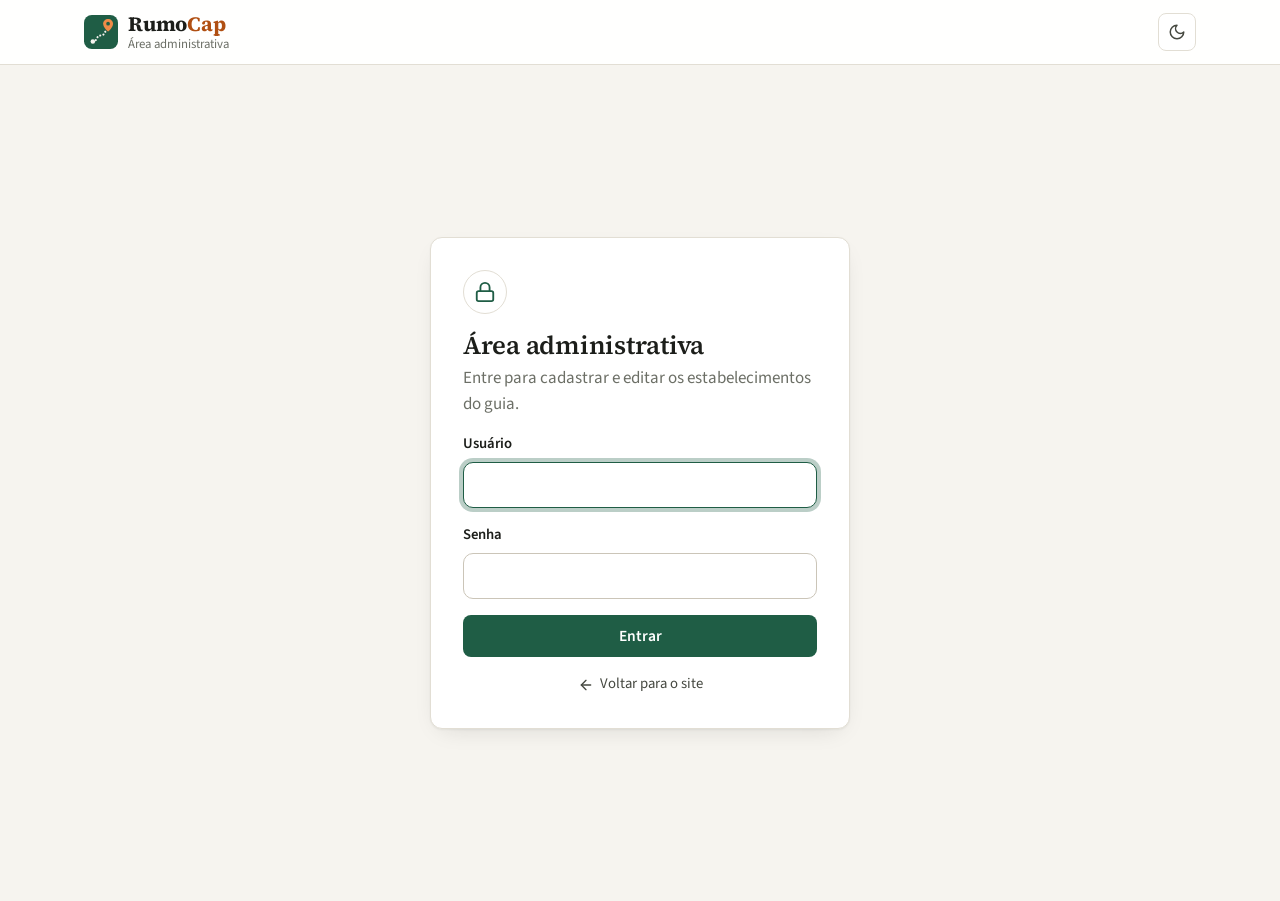
==== commit 7e79cccb: "Redesenha o visual do site com cara de guia de cidade - Fundo claro e quente, títulos em serifa (Sou" ====
--- a/src/main/resources/static/admin.html
+++ b/src/main/resources/static/admin.html
@@ -5,10 +5,12 @@
   <meta name="viewport" content="width=device-width, initial-scale=1">
   <meta name="robots" content="noindex, nofollow">
   <title>Área administrativa · RumoCap</title>
-  <meta name="theme-color" content="#0b1322">
+  <meta name="theme-color" content="#ffffff">
   <script src="js/tema.js"></script>
   <link rel="icon" href="img/logo.svg" type="image/svg+xml">
   <link rel="stylesheet" href="vendor/leaflet/leaflet.css">
+  <link rel="preload" href="fontes/source-serif-4-latin-wght-normal.woff2" as="font" type="font/woff2" crossorigin>
+  <link rel="preload" href="fontes/source-sans-3-latin-wght-normal.woff2" as="font" type="font/woff2" crossorigin>
   <link rel="stylesheet" href="css/estilo.css">
   <link rel="stylesheet" href="css/admin.css">
   <script src="vendor/leaflet/leaflet.js"></script>
@@ -18,7 +20,7 @@
   <header class="topo">
     <div class="container topo__conteudo">
       <a class="marca" href="index.html" aria-label="RumoCap, ir para o site">
-        <img src="img/logo.svg" alt="" width="40" height="40">
+        <img src="img/logo.svg" alt="" width="34" height="34">
         <span class="marca__texto">
           <span class="marca__nome">Rumo<span>Cap</span></span>
           <span class="marca__descricao">Área administrativa</span>
--- a/src/main/resources/static/css/estilo.css
+++ b/src/main/resources/static/css/estilo.css
@@ -2,110 +2,146 @@
    RumoCap - Guia Comercial de Capitão Poço
    Estilos das páginas públicas (a área administrativa complementa com admin.css)
 
+   Linguagem visual: guia de cidade impresso. Fundo claro e quente, títulos com
+   serifa, verde-escuro como cor principal e laranja (a "capital da laranja")
+   só em detalhes. Linhas finas separam as áreas; sombras só onde algo flutua.
+
    Temas: o atributo data-theme="light" | "dark" no <html> é definido por
    js/tema.js. As cores ficam em variáveis; os componentes usam só as variáveis.
    ============================================================================= */
 
+/* ---------- Fontes (arquivos locais, licença OFL em /fontes) ---------- */
+
+@font-face {
+  font-family: "Source Sans 3";
+  font-style: normal;
+  font-weight: 200 900;
+  font-display: swap;
+  src: url("../fontes/source-sans-3-latin-wght-normal.woff2") format("woff2");
+  unicode-range: U+0000-00FF, U+0131, U+0152-0153, U+02BB-02BC, U+02C6, U+02DA, U+02DC, U+0304, U+0308, U+0329,
+    U+2000-206F, U+20AC, U+2122, U+2191, U+2193, U+2212, U+2215, U+FEFF, U+FFFD;
+}
+@font-face {
+  font-family: "Source Sans 3";
+  font-style: normal;
+  font-weight: 200 900;
+  font-display: swap;
+  src: url("../fontes/source-sans-3-latin-ext-wght-normal.woff2") format("woff2");
+  unicode-range: U+0100-02BA, U+02BD-02C5, U+02C7-02CC, U+02CE-02D7, U+02DD-02FF, U+0304, U+0308, U+0329,
+    U+1D00-1DBF, U+1E00-1E9F, U+1EF2-1EFF, U+2020, U+20A0-20AB, U+20AD-20C0, U+2113, U+2C60-2C7F, U+A720-A7FF;
+}
+@font-face {
+  font-family: "Source Serif 4";
+  font-style: normal;
+  font-weight: 200 900;
+  font-display: swap;
+  src: url("../fontes/source-serif-4-latin-wght-normal.woff2") format("woff2");
+  unicode-range: U+0000-00FF, U+0131, U+0152-0153, U+02BB-02BC, U+02C6, U+02DA, U+02DC, U+0304, U+0308, U+0329,
+    U+2000-206F, U+20AC, U+2122, U+2191, U+2193, U+2212, U+2215, U+FEFF, U+FFFD;
+}
+@font-face {
+  font-family: "Source Serif 4";
+  font-style: normal;
+  font-weight: 200 900;
+  font-display: swap;
+  src: url("../fontes/source-serif-4-latin-ext-wght-normal.woff2") format("woff2");
+  unicode-range: U+0100-02BA, U+02BD-02C5, U+02C7-02CC, U+02CE-02D7, U+02DD-02FF, U+0304, U+0308, U+0329,
+    U+1D00-1DBF, U+1E00-1E9F, U+1EF2-1EFF, U+2020, U+20A0-20AB, U+20AD-20C0, U+2113, U+2C60-2C7F, U+A720-A7FF;
+}
+
+/* ---------- Cores e medidas ---------- */
+
 :root {
   color-scheme: light;
 
   /* Superfícies e textos */
-  --fundo: #e9edf3;
-  --fundo-2: #dfe5ee;
+  --fundo: #f6f4ef;
+  --fundo-2: #efece4;
   --superficie: #ffffff;
-  --superficie-2: #f3f5f9;
-  --superficie-3: #e7ebf2;
-  --borda: #d8dfe9;
-  --borda-forte: #bcc6d4;
-  --texto: #0b1322;
-  --texto-2: #354155;
-  --texto-3: #5a677c;
-
-  /* Cor principal (verde-azulado) e de destaque (laranja) */
-  --primaria: #0f766e;
-  --primaria-hover: #0b5f58;
+  --superficie-2: #f8f7f3;
+  --superficie-3: #ece9e1;
+  --borda: #e2ded4;
+  --borda-forte: #cbc5b8;
+  --texto: #1c1e1a;
+  --texto-2: #454840;
+  --texto-3: #6c6f66;
+
+  /* Cor principal (verde-escuro) e de destaque (laranja) */
+  --primaria: #1f5d45;
+  --primaria-hover: #174a37;
   --primaria-contraste: #ffffff;
-  --primaria-texto: #0d6b64;
-  --primaria-suave: #dcf3ee;
-  --primaria-suave-texto: #0b5f58;
-  --destaque: #c2410c;
-  --destaque-hover: #9a3412;
+  --primaria-texto: #1f5d45;
+  --primaria-suave: #e7efe9;
+  --primaria-suave-texto: #174a37;
+  --destaque: #c95a14;
+  --destaque-hover: #a84a10;
   --destaque-contraste: #ffffff;
-  --destaque-texto: #c2410c;
-  --anel-foco: rgb(15 118 110 / 0.28);
-
-  --perigo: #dc2626;
-  --perigo-hover: #b91c1c;
-  --perigo-texto: #b91c1c;
-  --perigo-fundo: #fef2f2;
-  --perigo-borda: #fecaca;
-  --sucesso: #15803d;
-
-  /* Mistura das cores de categoria com a superfície */
+  --destaque-texto: #b04f12;
+  --anel-foco: rgb(31 93 69 / 0.3);
+
+  --perigo: #b42318;
+  --perigo-hover: #912018;
+  --perigo-texto: #a3261c;
+  --perigo-fundo: #fcf0ee;
+  --perigo-borda: #f1c9c3;
+  --sucesso: #2f7a3e;
+
+  /* Mistura das cores de categoria com o tema */
   --cat-intensidade: 100%;
-  --cat-fundo: 12%;
-
-  /* Elementos sempre escuros (topo, capa, rodapé) */
-  --escuro-1: #0b1322;
-  --escuro-2: #111c30;
-  --escuro-3: #1a2740;
-  --escuro-borda: rgb(255 255 255 / 0.1);
-  --escuro-texto: #e6ebf3;
-  --escuro-texto-2: #a9b5c8;
-
-  --raio-sm: 8px;
-  --raio: 12px;
-  --raio-lg: 18px;
-  --sombra-1: 0 1px 2px rgb(11 19 34 / 0.07), 0 1px 1px rgb(11 19 34 / 0.04);
-  --sombra-2: 0 1px 2px rgb(11 19 34 / 0.06), 0 10px 28px -10px rgb(11 19 34 / 0.2);
-  --sombra-3: 0 24px 56px -18px rgb(11 19 34 / 0.42);
-  --brilho-borda: inset 0 1px 0 rgb(255 255 255 / 0.6);
-
-  --altura-topo: 68px;
-  --largura: 1180px;
-  --fonte: "Segoe UI", system-ui, -apple-system, Roboto, "Helvetica Neue", Arial, sans-serif;
+  --cat-fundo: 10%;
+
+  --raio-sm: 6px;
+  --raio: 8px;
+  --raio-lg: 12px;
+  --sombra-1: 0 1px 2px rgb(28 30 26 / 0.05);
+  --sombra-2: 0 1px 2px rgb(28 30 26 / 0.05), 0 8px 24px -12px rgb(28 30 26 / 0.18);
+  --sombra-3: 0 2px 6px rgb(28 30 26 / 0.06), 0 18px 40px -16px rgb(28 30 26 / 0.3);
+
+  --altura-topo: 64px;
+  --largura: 1160px;
+  --fonte: "Source Sans 3", "Segoe UI", system-ui, -apple-system, Roboto, Arial, sans-serif;
+  --fonte-titulo: "Source Serif 4", Georgia, "Times New Roman", serif;
 }
 
 :root[data-theme="dark"] {
   color-scheme: dark;
 
-  --fundo: #080d18;
-  --fundo-2: #0c1322;
-  --superficie: #111a2b;
-  --superficie-2: #172236;
-  --superficie-3: #1e2b44;
-  --borda: #22304a;
-  --borda-forte: #33445f;
-  --texto: #eaf0f8;
-  --texto-2: #b6c2d4;
-  --texto-3: #8594ac;
-
-  --primaria: #2dd4bf;
-  --primaria-hover: #5eead4;
-  --primaria-contraste: #042f2c;
-  --primaria-texto: #5eead4;
-  --primaria-suave: rgb(45 212 191 / 0.12);
-  --primaria-suave-texto: #99f6e4;
-  --destaque: #fb923c;
-  --destaque-hover: #fdba74;
-  --destaque-contraste: #231003;
-  --destaque-texto: #fdba74;
-  --anel-foco: rgb(45 212 191 / 0.35);
-
-  --perigo: #ef4444;
-  --perigo-hover: #f87171;
-  --perigo-texto: #fca5a5;
-  --perigo-fundo: rgb(239 68 68 / 0.12);
-  --perigo-borda: rgb(239 68 68 / 0.35);
-  --sucesso: #4ade80;
-
-  --cat-intensidade: 55%;
-  --cat-fundo: 24%;
-
-  --sombra-1: 0 1px 2px rgb(0 0 0 / 0.4);
-  --sombra-2: 0 1px 2px rgb(0 0 0 / 0.35), 0 12px 30px -12px rgb(0 0 0 / 0.7);
-  --sombra-3: 0 28px 60px -18px rgb(0 0 0 / 0.8);
-  --brilho-borda: inset 0 1px 0 rgb(255 255 255 / 0.04);
+  --fundo: #141512;
+  --fundo-2: #181916;
+  --superficie: #1d1e1b;
+  --superficie-2: #222420;
+  --superficie-3: #2a2c27;
+  --borda: #2f312c;
+  --borda-forte: #44473f;
+  --texto: #ecebe4;
+  --texto-2: #c3c2b9;
+  --texto-3: #979990;
+
+  --primaria: #2f7a58;
+  --primaria-hover: #378a64;
+  --primaria-contraste: #ffffff;
+  --primaria-texto: #95cdad;
+  --primaria-suave: rgb(140 199 166 / 0.12);
+  --primaria-suave-texto: #b7e0c8;
+  --destaque: #ef8b47;
+  --destaque-hover: #f4a46c;
+  --destaque-contraste: #2a1405;
+  --destaque-texto: #f09a5e;
+  --anel-foco: rgb(140 199 166 / 0.35);
+
+  --perigo: #e5584b;
+  --perigo-hover: #ec7a6f;
+  --perigo-texto: #f0a197;
+  --perigo-fundo: rgb(229 88 75 / 0.12);
+  --perigo-borda: rgb(229 88 75 / 0.35);
+  --sucesso: #7cc98b;
+
+  --cat-intensidade: 62%;
+  --cat-fundo: 20%;
+
+  --sombra-1: 0 1px 2px rgb(0 0 0 / 0.3);
+  --sombra-2: 0 1px 2px rgb(0 0 0 / 0.3), 0 10px 28px -12px rgb(0 0 0 / 0.6);
+  --sombra-3: 0 2px 6px rgb(0 0 0 / 0.3), 0 20px 44px -16px rgb(0 0 0 / 0.75);
 }
 
 /* Cor de cada categoria (definida em style="--cor-categoria:...") adaptada ao tema */
@@ -127,11 +163,12 @@
   display: flex;
   flex-direction: column;
   font-family: var(--fonte);
-  font-size: 16px;
+  font-size: 1.0625rem;
   line-height: 1.55;
   color: var(--texto);
   background: var(--fundo);
   -webkit-font-smoothing: antialiased;
+  text-rendering: optimizeLegibility;
 }
 
 /* Transição suave só no momento da troca de tema */
@@ -144,15 +181,18 @@
 img { display: block; max-width: 100%; }
 
 a { color: var(--primaria-texto); text-decoration: none; }
-a:hover { text-decoration: underline; }
-
-h1, h2, h3 { margin: 0; line-height: 1.2; letter-spacing: -0.015em; }
+a:hover { text-decoration: underline; text-underline-offset: 3px; }
+
+h1, h2, h3 { margin: 0; line-height: 1.2; }
+h1, h2 { font-family: var(--fonte-titulo); font-weight: 600; letter-spacing: -0.01em; }
 p { margin: 0; }
-code { font-size: 0.9em; padding: 1px 5px; border-radius: 5px; background: var(--superficie-3); }
+code { font-size: 0.9em; padding: 1px 5px; border-radius: 4px; background: var(--superficie-3); }
 
 button, input, select, textarea { font: inherit; color: inherit; }
 
 :focus-visible { outline: 3px solid var(--anel-foco); outline-offset: 2px; }
+
+::selection { background: color-mix(in srgb, var(--primaria) 22%, transparent); }
 
 [hidden] { display: none !important; }
 
@@ -160,7 +200,10 @@
   width: 100%;
   max-width: var(--largura);
   margin-inline: auto;
-  padding-inline: 20px;
+  padding-inline: 24px;
+}
+@media (max-width: 560px) {
+  .container { padding-inline: 16px; }
 }
 
 .icone { width: 1.25em; height: 1.25em; flex-shrink: 0; }
@@ -180,91 +223,94 @@
   left: 12px; top: -60px;
   z-index: 2000;
   padding: 10px 16px;
-  border-radius: var(--raio-sm);
+  border-radius: var(--raio);
   background: var(--primaria);
   color: var(--primaria-contraste);
   font-weight: 600;
 }
 .pular-conteudo:focus { top: 12px; }
 
-/* ---------- Topo e menu (sempre escuro, nos dois temas) ---------- */
+/* ---------- Topo e menu ---------- */
 
 .topo {
   position: sticky;
   top: 0;
   z-index: 1000;
-  background: rgb(11 19 34 / 0.94);
-  backdrop-filter: saturate(160%) blur(12px);
-  border-bottom: 1px solid var(--escuro-borda);
-  box-shadow: 0 8px 24px -16px rgb(0 0 0 / 0.6);
-  color: var(--escuro-texto);
+  background: color-mix(in srgb, var(--superficie) 94%, transparent);
+  backdrop-filter: saturate(140%) blur(10px);
+  border-bottom: 1px solid var(--borda);
+  color: var(--texto);
 }
 
 .topo__conteudo {
   position: relative;
   display: flex;
   align-items: center;
-  gap: 12px;
+  gap: 8px;
   height: var(--altura-topo);
 }
 
 .marca {
   display: flex;
   align-items: center;
-  gap: 11px;
+  gap: 10px;
   margin-right: auto;
-  color: #fff;
+  color: var(--texto);
 }
 .marca:hover { text-decoration: none; }
-.marca img { width: 40px; height: 40px; }
-
-.marca__texto { display: flex; flex-direction: column; line-height: 1.15; }
-.marca__nome { font-size: 1.24rem; font-weight: 800; letter-spacing: -0.03em; }
-.marca__nome span { color: #fb923c; }
-.marca__descricao { font-size: 0.76rem; color: var(--escuro-texto-2); }
-
-.menu { display: flex; gap: 4px; }
+.marca img { width: 34px; height: 34px; }
+
+.marca__texto { display: flex; flex-direction: column; line-height: 1.1; }
+.marca__nome { font-family: var(--fonte-titulo); font-size: 1.28rem; font-weight: 700; letter-spacing: -0.01em; }
+.marca__nome span { color: var(--destaque-texto); }
+.marca__descricao { margin-top: 1px; font-size: 0.8rem; color: var(--texto-3); }
+
+.menu { display: flex; align-self: stretch; gap: 4px; }
 
 .menu a {
+  position: relative;
   display: inline-flex;
   align-items: center;
-  gap: 8px;
-  padding: 9px 15px;
-  border-radius: 999px;
-  color: var(--escuro-texto-2);
-  font-size: 0.95rem;
+  gap: 7px;
+  padding: 0 12px;
+  color: var(--texto-2);
+  font-size: 0.98rem;
   font-weight: 600;
 }
-.menu a .icone { width: 18px; height: 18px; }
-.menu a:hover { background: rgb(255 255 255 / 0.07); color: #fff; text-decoration: none; }
-.menu a[aria-current="page"] {
-  background: rgb(45 212 191 / 0.14);
-  color: #5eead4;
-  box-shadow: inset 0 0 0 1px rgb(45 212 191 / 0.25);
+.menu a .icone { width: 17px; height: 17px; color: var(--texto-3); }
+.menu a:hover { color: var(--texto); text-decoration: none; }
+.menu a[aria-current="page"] { color: var(--texto); }
+.menu a[aria-current="page"] .icone { color: var(--primaria-texto); }
+.menu a[aria-current="page"]::after {
+  content: "";
+  position: absolute;
+  left: 12px; right: 12px; bottom: -1px;
+  height: 2px;
+  background: var(--primaria);
 }
 
 .topo-botao {
   display: inline-grid;
   place-items: center;
-  width: 42px; height: 42px;
-  border: 1px solid var(--escuro-borda);
-  border-radius: 11px;
-  background: rgb(255 255 255 / 0.05);
-  color: var(--escuro-texto);
+  width: 38px; height: 38px;
+  border: 1px solid var(--borda);
+  border-radius: var(--raio);
+  background: var(--superficie);
+  color: var(--texto-2);
   cursor: pointer;
-  transition: background-color 0.15s, border-color 0.15s;
-}
-.topo-botao:hover { background: rgb(255 255 255 / 0.1); border-color: rgb(255 255 255 / 0.2); }
-.topo-botao .icone { width: 20px; height: 20px; }
+  transition: background-color 0.15s, border-color 0.15s, color 0.15s;
+}
+.topo-botao:hover { background: var(--superficie-2); border-color: var(--borda-forte); color: var(--texto); }
+.topo-botao .icone { width: 18px; height: 18px; }
 
 /* O botão de tema mostra o ícone do tema para o qual vai mudar. */
 .tema-botao .icone-sol { display: none; }
-[data-theme="dark"] .tema-botao .icone-sol { display: block; color: #fcd34d; }
+[data-theme="dark"] .tema-botao .icone-sol { display: block; }
 [data-theme="dark"] .tema-botao .icone-lua { display: none; }
 
 /* Ordem no topo: marca, menu, tema, botão do menu (celular) */
 .menu { order: 1; }
-.tema-botao { order: 2; }
+.tema-botao { order: 2; margin-left: 8px; }
 .menu-botao { order: 3; display: none; }
 
 @media (max-width: 760px) {
@@ -276,13 +322,16 @@
     left: 0; right: 0;
     display: none;
     flex-direction: column;
-    padding: 10px 16px 16px;
-    background: var(--escuro-2);
-    border-bottom: 1px solid var(--escuro-borda);
-    box-shadow: var(--sombra-3);
+    gap: 0;
+    padding: 6px 16px 12px;
+    background: var(--superficie);
+    border-bottom: 1px solid var(--borda);
+    box-shadow: var(--sombra-2);
   }
   .menu.aberto { display: flex; }
-  .menu a { padding: 12px 14px; border-radius: 10px; }
+  .menu a { padding: 13px 4px; border-bottom: 1px solid var(--borda); }
+  .menu a:last-child { border-bottom: 0; }
+  .menu a[aria-current="page"]::after { left: 0; right: auto; top: 12px; bottom: 12px; width: 2px; height: auto; margin-left: -10px; }
 }
 
 @media (max-width: 400px) {
@@ -296,47 +345,37 @@
   align-items: center;
   justify-content: center;
   gap: 8px;
-  min-height: 44px;
-  padding: 10px 18px;
+  min-height: 42px;
+  padding: 9px 16px;
   border: 1px solid transparent;
-  border-radius: 11px;
+  border-radius: var(--raio);
   background: none;
-  font-size: 0.95rem;
-  font-weight: 700;
+  font-size: 0.97rem;
+  font-weight: 600;
   line-height: 1.2;
   white-space: nowrap;
   cursor: pointer;
-  transition: background-color 0.15s, border-color 0.15s, color 0.15s, box-shadow 0.15s, transform 0.15s;
+  transition: background-color 0.15s, border-color 0.15s, color 0.15s;
 }
 .botao:hover { text-decoration: none; }
-.botao:active:not(:disabled) { transform: translateY(1px); }
 .botao .icone { width: 18px; height: 18px; }
 .botao:disabled { opacity: 0.55; cursor: not-allowed; }
 
-.botao--primario {
-  background: var(--primaria);
-  color: var(--primaria-contraste);
-  box-shadow: 0 6px 16px -8px var(--primaria);
-}
+.botao--primario { background: var(--primaria); color: var(--primaria-contraste); }
 .botao--primario:hover:not(:disabled) { background: var(--primaria-hover); }
 
-.botao--destaque {
-  background: var(--destaque);
-  color: var(--destaque-contraste);
-  box-shadow: 0 6px 16px -8px var(--destaque);
-}
+.botao--destaque { background: var(--destaque); color: var(--destaque-contraste); }
 .botao--destaque:hover:not(:disabled) { background: var(--destaque-hover); }
 
 .botao--secundario {
   background: var(--superficie);
   border-color: var(--borda-forte);
   color: var(--texto);
-  box-shadow: var(--sombra-1);
 }
 .botao--secundario:hover:not(:disabled) { background: var(--superficie-2); border-color: var(--texto-3); }
 
-.botao--whatsapp { background: #15803d; color: #fff; box-shadow: 0 6px 16px -8px #15803d; }
-.botao--whatsapp:hover:not(:disabled) { background: #166534; }
+.botao--whatsapp { background: #1f7a45; color: #fff; }
+.botao--whatsapp:hover:not(:disabled) { background: #186139; }
 
 .botao--perigo { background: var(--perigo); color: #fff; }
 .botao--perigo:hover:not(:disabled) { background: var(--perigo-hover); }
@@ -346,135 +385,133 @@
 
 .botao--icone { width: 40px; min-height: 40px; padding: 0; }
 
-/* ---------- Página inicial ---------- */
-
-.hero {
-  position: relative;
-  overflow: hidden;
-  color: #fff;
-  background:
-    radial-gradient(900px 440px at 90% -10%, rgb(251 146 60 / 0.22), transparent 62%),
-    radial-gradient(760px 420px at -10% 115%, rgb(20 184 166 / 0.32), transparent 60%),
-    linear-gradient(160deg, #0f2a3a 0%, var(--escuro-1) 55%, #0a1020 100%);
-}
-
-.hero::after {
-  content: "";
-  position: absolute;
-  inset: 0;
-  background-image: radial-gradient(rgb(255 255 255 / 0.08) 1px, transparent 1px);
-  background-size: 22px 22px;
-  mask-image: linear-gradient(to left, #000, transparent 70%);
-  pointer-events: none;
-}
-
-/* Trilha pontilhada decorativa (a ideia de "rumo") */
-.hero__trilha {
-  position: absolute;
-  right: -40px; bottom: -30px;
-  width: min(560px, 60vw);
-  color: rgb(94 234 212 / 0.22);
-  pointer-events: none;
-}
-
-.hero__conteudo {
-  position: relative;
-  z-index: 1;
-  padding-block: 76px 88px;
-}
-
-.hero__local {
-  display: inline-flex;
+/* ---------- Página inicial: capa ---------- */
+
+.capa {
+  border-bottom: 1px solid var(--borda);
+  background: var(--superficie);
+}
+
+.capa__grade {
+  display: grid;
+  grid-template-columns: minmax(0, 1.05fr) minmax(0, 0.95fr);
+  align-items: center;
+  gap: 56px;
+  padding-block: 64px 72px;
+}
+
+.capa__local {
+  display: flex;
   align-items: center;
   gap: 8px;
-  padding: 6px 13px;
-  border: 1px solid rgb(255 255 255 / 0.16);
-  border-radius: 999px;
-  background: rgb(255 255 255 / 0.07);
-  font-size: 0.86rem;
+  color: var(--destaque-texto);
+  font-size: 0.9rem;
+  font-weight: 700;
+  letter-spacing: 0.06em;
+  text-transform: uppercase;
+}
+.capa__local .icone { width: 16px; height: 16px; }
+
+.capa h1 {
+  margin-top: 14px;
+  font-size: clamp(2.1rem, 4.4vw, 3.3rem);
   font-weight: 600;
-}
-.hero__local .icone { width: 16px; height: 16px; color: #fb923c; }
-
-.hero h1 {
-  max-width: 760px;
+  line-height: 1.08;
+  letter-spacing: -0.02em;
+  text-wrap: balance;
+}
+
+.capa__texto {
+  max-width: 520px;
   margin-top: 18px;
-  font-size: clamp(2rem, 4.6vw, 3.25rem);
-  font-weight: 800;
-  letter-spacing: -0.035em;
-}
-.hero h1 em { font-style: normal; color: #5eead4; }
-
-.hero__texto {
-  max-width: 620px;
-  margin-top: 14px;
-  font-size: 1.12rem;
-  color: rgb(230 235 243 / 0.82);
-}
-
-.busca-hero {
+  color: var(--texto-2);
+  font-size: 1.14rem;
+}
+
+.busca-capa {
   display: flex;
   gap: 8px;
-  max-width: 660px;
+  max-width: 560px;
   margin-top: 30px;
-  padding: 8px;
-  border: 1px solid var(--borda);
-  border-radius: 16px;
-  background: var(--superficie);
-  box-shadow: 0 24px 48px -16px rgb(0 0 0 / 0.55);
-}
-
-.busca-hero__campo {
+  padding: 6px;
+  border: 1px solid var(--borda-forte);
+  border-radius: 10px;
+  background: var(--superficie);
+  box-shadow: var(--sombra-1);
+  transition: border-color 0.15s, box-shadow 0.15s;
+}
+.busca-capa:focus-within { border-color: var(--primaria); box-shadow: 0 0 0 4px var(--anel-foco); }
+
+.busca-capa__campo {
   flex: 1;
   display: flex;
   align-items: center;
   gap: 10px;
   min-width: 0;
-  padding-inline: 12px;
+  padding-inline: 10px;
   color: var(--texto-3);
 }
 
-.busca-hero input {
+.busca-capa input {
   flex: 1;
   min-width: 0;
-  padding: 11px 0;
+  padding: 9px 0;
   border: 0;
   outline: 0;
   background: transparent;
   color: var(--texto);
   font-size: 1.05rem;
 }
-.busca-hero input::placeholder { color: var(--texto-3); }
-
-.hero__atalhos { display: flex; flex-wrap: wrap; gap: 10px; margin-top: 22px; }
-
-.hero__atalhos a {
-  display: inline-flex;
-  align-items: center;
-  gap: 8px;
-  padding: 8px 15px;
-  border: 1px solid rgb(255 255 255 / 0.18);
-  border-radius: 999px;
-  background: rgb(255 255 255 / 0.06);
-  color: #fff;
-  font-size: 0.93rem;
-  font-weight: 600;
-  transition: background-color 0.15s, border-color 0.15s;
-}
-.hero__atalhos a:hover { background: rgb(255 255 255 / 0.13); border-color: rgb(255 255 255 / 0.3); text-decoration: none; }
-.hero__atalhos .icone { width: 17px; height: 17px; }
+.busca-capa input::placeholder { color: var(--texto-3); }
+
+.capa__atalhos {
+  display: flex;
+  flex-wrap: wrap;
+  gap: 6px 20px;
+  margin-top: 18px;
+  color: var(--texto-3);
+  font-size: 0.98rem;
+}
+.capa__atalhos a { display: inline-flex; align-items: center; gap: 6px; font-weight: 600; }
+.capa__atalhos .icone { width: 16px; height: 16px; }
+
+/* Mapa real do centro da cidade, ao lado do texto */
+.capa__mapa {
+  margin: 0;
+  overflow: hidden;
+  border: 1px solid var(--borda);
+  border-radius: var(--raio-lg);
+  background: var(--superficie-2);
+}
+.capa__mapa-area { isolation: isolate; height: 360px; background: var(--fundo-2); }
+.capa__mapa figcaption {
+  display: flex;
+  align-items: center;
+  justify-content: space-between;
+  gap: 12px;
+  padding: 11px 14px;
+  border-top: 1px solid var(--borda);
+  color: var(--texto-3);
+  font-size: 0.9rem;
+}
+.capa__mapa figcaption a { display: inline-flex; align-items: center; gap: 4px; font-weight: 600; white-space: nowrap; }
+.capa__mapa figcaption .icone { width: 16px; height: 16px; }
+
+@media (max-width: 900px) {
+  .capa__grade { grid-template-columns: 1fr; gap: 36px; padding-block: 44px 48px; }
+  .capa__mapa-area { height: 260px; }
+}
 
 @media (max-width: 560px) {
-  .hero__conteudo { padding-block: 48px 56px; }
-  .busca-hero .botao { padding-inline: 14px; }
-  .busca-hero input { font-size: 1rem; }
+  .busca-capa .botao { padding-inline: 14px; }
+  .busca-capa input { font-size: 1rem; }
 }
 
 /* ---------- Seções ---------- */
 
-.secao { padding-block: 60px; }
+.secao { padding-block: 56px; }
 .secao--compacta { padding-block: 28px 64px; }
-.secao--alternada { background: var(--fundo-2); border-block: 1px solid var(--borda); }
+.secao--alternada { background: var(--superficie); border-block: 1px solid var(--borda); }
 
 .secao__cabecalho {
   display: flex;
@@ -482,93 +519,90 @@
   align-items: flex-end;
   justify-content: space-between;
   gap: 16px;
-  margin-bottom: 26px;
+  margin-bottom: 24px;
+  padding-bottom: 16px;
+  border-bottom: 1px solid var(--borda-forte);
 }
 
 .secao__rotulo {
   display: inline-block;
   margin-bottom: 6px;
   color: var(--destaque-texto);
-  font-size: 0.78rem;
-  font-weight: 800;
+  font-size: 0.8rem;
+  font-weight: 700;
   letter-spacing: 0.08em;
   text-transform: uppercase;
 }
-.secao__titulo { font-size: 1.6rem; font-weight: 800; letter-spacing: -0.025em; }
-.secao__subtitulo { margin-top: 6px; color: var(--texto-3); }
-
-/* ---------- Categorias ---------- */
+.secao__titulo { font-size: 1.75rem; }
+.secao__subtitulo { margin-top: 4px; color: var(--texto-3); }
+
+/* ---------- Categorias (índice) ---------- */
 
 .grade-categorias {
   display: grid;
-  grid-template-columns: repeat(auto-fill, minmax(290px, 1fr));
+  grid-template-columns: repeat(3, minmax(0, 1fr));
+  column-gap: 40px;
+}
+
+.categoria {
+  --cor-categoria: #1f5d45;
+  display: flex;
+  align-items: center;
   gap: 14px;
-}
-
-.categoria {
-  --cor-categoria: #0f766e;
-  display: flex;
-  align-items: center;
-  gap: 14px;
-  padding: 16px 18px;
-  border: 1px solid var(--borda);
-  border-radius: var(--raio);
-  background: var(--superficie);
+  min-height: 64px;
+  padding: 12px 4px;
+  border-bottom: 1px solid var(--borda);
   color: var(--texto);
-  box-shadow: var(--sombra-1), var(--brilho-borda);
-  transition: border-color 0.15s, box-shadow 0.15s, transform 0.15s;
-}
-.categoria:hover {
-  text-decoration: none;
-  border-color: color-mix(in srgb, var(--cat-cor) 55%, var(--borda));
-  box-shadow: var(--sombra-2);
-  transform: translateY(-2px);
-}
+}
+.categoria:hover { text-decoration: none; }
+.categoria:hover .categoria__nome { color: var(--primaria-texto); text-decoration: underline; text-underline-offset: 3px; }
 
 .categoria__icone {
   display: grid;
   place-items: center;
   flex-shrink: 0;
-  width: 46px; height: 46px;
-  border-radius: 12px;
+  width: 38px; height: 38px;
+  border: 1px solid var(--borda);
+  border-radius: 50%;
+  background: var(--superficie);
   color: var(--cat-cor);
-  background: var(--cat-suave);
-}
-.categoria__icone .icone { width: 24px; height: 24px; }
-
-.categoria__texto { display: flex; flex: 1; flex-direction: column; min-width: 0; }
-.categoria__nome { font-weight: 700; line-height: 1.3; }
-.categoria__total { font-size: 0.85rem; color: var(--texto-3); }
-
-.categoria__seta { width: 18px; height: 18px; color: var(--texto-3); transition: transform 0.15s, color 0.15s; }
-.categoria:hover .categoria__seta { color: var(--cat-cor); transform: translateX(3px); }
-
-@media (max-width: 420px) {
-  .grade-categorias { gap: 10px; }
-  .categoria { padding: 13px 14px; }
+}
+.categoria__icone .icone { width: 19px; height: 19px; }
+
+.categoria__texto { display: flex; flex: 1; align-items: baseline; justify-content: space-between; gap: 12px; min-width: 0; }
+.categoria__nome { font-size: 1.05rem; font-weight: 600; line-height: 1.3; }
+.categoria__total { flex-shrink: 0; font-size: 0.9rem; color: var(--texto-3); font-variant-numeric: tabular-nums; }
+
+.categoria__seta { width: 16px; height: 16px; color: var(--borda-forte); transition: transform 0.15s, color 0.15s; }
+.categoria:hover .categoria__seta { color: var(--primaria-texto); transform: translateX(2px); }
+
+@media (max-width: 900px) {
+  .grade-categorias { grid-template-columns: repeat(2, minmax(0, 1fr)); column-gap: 28px; }
+}
+@media (max-width: 560px) {
+  .grade-categorias { grid-template-columns: 1fr; }
 }
 
 /* ---------- Cards de estabelecimentos ---------- */
 
 .grade-cards {
   display: grid;
-  grid-template-columns: repeat(auto-fill, minmax(290px, 1fr));
-  gap: 18px;
+  grid-template-columns: repeat(auto-fill, minmax(300px, 1fr));
+  gap: 16px;
 }
 
 .card {
   border: 1px solid var(--borda);
   border-radius: var(--raio-lg);
   background: var(--superficie);
-  box-shadow: var(--sombra-1), var(--brilho-borda);
-  transition: border-color 0.15s, box-shadow 0.15s, transform 0.15s;
-}
-.card:hover { border-color: var(--borda-forte); box-shadow: var(--sombra-2); transform: translateY(-3px); }
+  transition: border-color 0.15s, box-shadow 0.15s;
+}
+.card:hover { border-color: var(--borda-forte); box-shadow: var(--sombra-2); }
 
 .card__link {
   display: flex;
   flex-direction: column;
-  gap: 14px;
+  gap: 12px;
   height: 100%;
   padding: 20px;
   color: inherit;
@@ -577,7 +611,8 @@
 
 .card__topo { display: flex; align-items: center; gap: 14px; }
 .card__titulo { min-width: 0; }
-.card__nome { font-size: 1.08rem; font-weight: 700; line-height: 1.3; }
+.card__nome { font-size: 1.12rem; font-weight: 700; line-height: 1.3; }
+.card:hover .card__nome { color: var(--primaria-texto); }
 
 .card__descricao {
   display: -webkit-box;
@@ -585,7 +620,7 @@
   -webkit-box-orient: vertical;
   overflow: hidden;
   color: var(--texto-2);
-  font-size: 0.95rem;
+  font-size: 0.98rem;
 }
 
 .card__rodape {
@@ -594,10 +629,10 @@
   justify-content: space-between;
   gap: 12px;
   margin-top: auto;
-  padding-top: 14px;
+  padding-top: 12px;
   border-top: 1px solid var(--borda);
   color: var(--texto-3);
-  font-size: 0.9rem;
+  font-size: 0.92rem;
 }
 
 .card__endereco { display: flex; align-items: center; gap: 6px; min-width: 0; }
@@ -609,77 +644,80 @@
   align-items: center;
   gap: 2px;
   color: var(--primaria-texto);
-  font-weight: 700;
+  font-weight: 600;
   white-space: nowrap;
 }
 .card__mais .icone { width: 16px; height: 16px; transition: transform 0.15s; }
-.card:hover .card__mais .icone { transform: translateX(3px); }
+.card:hover .card__mais .icone { transform: translateX(2px); }
 
 /* Imagem/logo ou ícone da categoria */
 .avatar {
-  --cor-categoria: #0f766e;
+  --cor-categoria: #1f5d45;
   display: grid;
   place-items: center;
   flex-shrink: 0;
-  width: 56px; height: 56px;
+  width: 52px; height: 52px;
   overflow: hidden;
-  border: 1px solid color-mix(in srgb, var(--cat-cor) 22%, var(--superficie));
-  border-radius: 14px;
+  border: 1px solid var(--borda);
+  border-radius: 10px;
   color: var(--cat-cor);
   background: var(--cat-suave);
 }
 .avatar img { width: 100%; height: 100%; object-fit: contain; background: #fff; }
-.avatar .icone { width: 26px; height: 26px; }
-
-.avatar--grande { width: 128px; height: 128px; border-radius: 22px; }
-.avatar--grande .icone { width: 52px; height: 52px; }
-.avatar--pequeno { width: 42px; height: 42px; border-radius: 11px; }
+.avatar .icone { width: 24px; height: 24px; }
+
+.avatar--grande { width: 120px; height: 120px; border-radius: 14px; }
+.avatar--grande .icone { width: 48px; height: 48px; }
+.avatar--pequeno { width: 40px; height: 40px; border-radius: 8px; }
 .avatar--pequeno .icone { width: 20px; height: 20px; }
 
+/* Nome da categoria com um ponto na cor dela */
 .selo {
-  --cor-categoria: #0f766e;
+  --cor-categoria: #1f5d45;
   display: inline-flex;
   align-items: center;
-  gap: 6px;
-  margin-top: 5px;
-  padding: 3px 10px;
-  border-radius: 999px;
-  background: var(--cat-suave);
-  color: color-mix(in srgb, var(--cat-cor) 80%, var(--texto));
-  font-size: 0.78rem;
-  font-weight: 700;
+  gap: 7px;
+  margin-top: 3px;
+  color: var(--texto-3);
+  font-size: 0.88rem;
+  font-weight: 600;
   white-space: nowrap;
 }
-a.selo:hover { text-decoration: none; filter: brightness(1.08); }
+.selo::before {
+  content: "";
+  width: 8px; height: 8px;
+  flex-shrink: 0;
+  border-radius: 50%;
+  background: var(--cat-cor);
+}
+a.selo:hover { color: var(--texto); }
 
 /* ---------- Cabeçalho das páginas internas e filtros ---------- */
 
 .pagina-cabecalho {
-  padding-block: 38px 28px;
+  padding-block: 40px 26px;
   border-bottom: 1px solid var(--borda);
-  background:
-    radial-gradient(700px 240px at 100% 0%, var(--primaria-suave), transparent 70%),
-    var(--superficie);
-}
-.pagina-cabecalho h1 { font-size: clamp(1.65rem, 3vw, 2.15rem); font-weight: 800; letter-spacing: -0.03em; }
+  background: var(--superficie);
+}
+.pagina-cabecalho h1 { font-size: clamp(1.8rem, 3.2vw, 2.4rem); }
 .pagina-cabecalho p { margin-top: 6px; color: var(--texto-3); }
 
-.filtros { display: flex; flex-direction: column; gap: 14px; margin-top: 22px; }
+.filtros { display: flex; flex-direction: column; gap: 16px; margin-top: 24px; }
 
 .campo-busca { position: relative; display: flex; align-items: center; max-width: 560px; }
-.campo-busca > .icone { position: absolute; left: 14px; color: var(--texto-3); pointer-events: none; }
+.campo-busca > .icone { position: absolute; left: 13px; width: 19px; height: 19px; color: var(--texto-3); pointer-events: none; }
 
 .campo-busca input {
   width: 100%;
-  padding: 12px 16px 12px 46px;
+  padding: 11px 14px 11px 42px;
   border: 1px solid var(--borda-forte);
-  border-radius: 12px;
-  background: var(--superficie-2);
+  border-radius: var(--raio);
+  background: var(--superficie);
   font-size: 1rem;
-  transition: border-color 0.15s, box-shadow 0.15s, background-color 0.15s;
+  transition: border-color 0.15s, box-shadow 0.15s;
 }
 .campo-busca input::placeholder { color: var(--texto-3); }
-.campo-busca input:focus { outline: none; border-color: var(--primaria); background: var(--superficie); box-shadow: 0 0 0 4px var(--anel-foco); }
+.campo-busca input:focus { outline: none; border-color: var(--primaria); box-shadow: 0 0 0 4px var(--anel-foco); }
 
 .chips {
   display: flex;
@@ -696,34 +734,33 @@
 }
 
 .chip {
-  --cor-categoria: #0f766e;
+  --cor-categoria: #1f5d45;
   display: inline-flex;
   flex-shrink: 0;
   align-items: center;
   gap: 7px;
-  padding: 8px 14px;
+  padding: 6px 13px;
   border: 1px solid var(--borda-forte);
   border-radius: 999px;
   background: var(--superficie);
   color: var(--texto-2);
-  font-size: 0.9rem;
+  font-size: 0.93rem;
   font-weight: 600;
   white-space: nowrap;
   cursor: pointer;
   transition: background-color 0.15s, border-color 0.15s, color 0.15s;
 }
 .chip .icone { width: 16px; height: 16px; color: var(--cat-cor); }
-.chip:hover { border-color: var(--cat-cor); color: var(--texto); }
+.chip:hover { border-color: var(--texto-3); color: var(--texto); }
 .chip[aria-pressed="true"] {
-  border-color: var(--cor-categoria);
-  background: var(--cor-categoria);
-  color: #fff;
-  box-shadow: 0 6px 14px -8px var(--cor-categoria);
-}
-.chip[aria-pressed="true"] .icone { color: #fff; }
-.chip__total { font-weight: 500; opacity: 0.75; }
-
-.resumo-resultados { margin-bottom: 18px; color: var(--texto-3); font-size: 0.95rem; }
+  border-color: var(--texto);
+  background: var(--texto);
+  color: var(--superficie);
+}
+.chip[aria-pressed="true"] .icone { color: inherit; }
+.chip__total { font-weight: 500; opacity: 0.7; font-variant-numeric: tabular-nums; }
+
+.resumo-resultados { margin-bottom: 16px; color: var(--texto-3); font-size: 0.97rem; }
 
 /* ---------- Estados: carregando, vazio e erro ---------- */
 
@@ -733,8 +770,8 @@
   background-size: 400% 100%;
   animation: brilho 1.3s ease infinite;
 }
-.esqueleto--categoria { height: 80px; }
-.esqueleto--card { height: 196px; border-radius: var(--raio-lg); }
+.esqueleto--categoria { height: 52px; margin-block: 6px; }
+.esqueleto--card { height: 180px; border-radius: var(--raio-lg); }
 .esqueleto--detalhe { height: 220px; border-radius: var(--raio-lg); }
 
 @keyframes brilho {
@@ -744,7 +781,7 @@
 
 .vazio {
   grid-column: 1 / -1;
-  padding: 52px 24px;
+  padding: 48px 24px;
   border: 1px dashed var(--borda-forte);
   border-radius: var(--raio-lg);
   background: var(--superficie);
@@ -754,14 +791,15 @@
 .vazio__icone {
   display: inline-grid;
   place-items: center;
-  width: 64px; height: 64px;
+  width: 56px; height: 56px;
   margin-bottom: 14px;
+  border: 1px solid var(--borda);
   border-radius: 50%;
-  background: var(--primaria-suave);
-  color: var(--primaria-texto);
-}
-.vazio__icone .icone { width: 30px; height: 30px; }
-.vazio h2, .vazio h3 { font-size: 1.15rem; color: var(--texto); }
+  background: var(--superficie-2);
+  color: var(--texto-3);
+}
+.vazio__icone .icone { width: 26px; height: 26px; }
+.vazio h2, .vazio h3 { font-size: 1.25rem; color: var(--texto); }
 .vazio p { max-width: 460px; margin: 6px auto 0; }
 .vazio .botao { margin-top: 18px; }
 
@@ -781,7 +819,7 @@
 
 /* ---------- Página de detalhes ---------- */
 
-.detalhe { padding-block: 26px 64px; }
+.detalhe { padding-block: 24px 64px; }
 
 .voltar {
   display: inline-flex;
@@ -796,19 +834,16 @@
 .detalhe__cabecalho {
   display: flex;
   align-items: flex-start;
-  gap: 26px;
+  gap: 28px;
   padding: 28px;
   border: 1px solid var(--borda);
   border-radius: var(--raio-lg);
-  background:
-    radial-gradient(600px 220px at 100% 0%, var(--primaria-suave), transparent 70%),
-    var(--superficie);
-  box-shadow: var(--sombra-2), var(--brilho-borda);
-}
-
-.detalhe__titulo { font-size: clamp(1.55rem, 3.2vw, 2.2rem); font-weight: 800; letter-spacing: -0.03em; }
-.detalhe__cabecalho .selo { margin-top: 10px; font-size: 0.84rem; }
-.detalhe__descricao { max-width: 720px; margin-top: 14px; color: var(--texto-2); font-size: 1.05rem; }
+  background: var(--superficie);
+}
+
+.detalhe__titulo { font-size: clamp(1.8rem, 3.4vw, 2.5rem); }
+.detalhe__cabecalho .selo { margin-top: 8px; font-size: 0.95rem; }
+.detalhe__descricao { max-width: 720px; margin-top: 14px; color: var(--texto-2); font-size: 1.08rem; }
 .detalhe__acoes { display: flex; flex-wrap: wrap; gap: 10px; margin-top: 20px; }
 
 .detalhe__grade {
@@ -823,9 +858,15 @@
   border: 1px solid var(--borda);
   border-radius: var(--raio-lg);
   background: var(--superficie);
-  box-shadow: var(--sombra-1), var(--brilho-borda);
-}
-.painel__titulo { margin-bottom: 16px; font-size: 1.05rem; font-weight: 800; }
+}
+.painel__titulo {
+  margin-bottom: 18px;
+  padding-bottom: 12px;
+  border-bottom: 1px solid var(--borda);
+  font-family: var(--fonte-titulo);
+  font-size: 1.3rem;
+  font-weight: 600;
+}
 
 .informacoes { display: grid; gap: 20px; margin: 0; padding: 0; list-style: none; }
 .informacao { display: flex; gap: 14px; }
@@ -834,17 +875,18 @@
   display: grid;
   place-items: center;
   flex-shrink: 0;
-  width: 42px; height: 42px;
-  border-radius: 11px;
-  background: var(--primaria-suave);
+  width: 36px; height: 36px;
+  border: 1px solid var(--borda);
+  border-radius: 50%;
   color: var(--primaria-texto);
 }
+.informacao__icone .icone { width: 18px; height: 18px; }
 
 .informacao__rotulo {
   color: var(--texto-3);
-  font-size: 0.78rem;
+  font-size: 0.8rem;
   font-weight: 700;
-  letter-spacing: 0.05em;
+  letter-spacing: 0.06em;
   text-transform: uppercase;
 }
 .informacao__valor { margin-top: 2px; white-space: pre-line; overflow-wrap: anywhere; }
@@ -854,7 +896,7 @@
 .contatos li { display: flex; align-items: center; gap: 8px; overflow-wrap: anywhere; }
 .contatos .icone { width: 17px; height: 17px; color: var(--texto-3); }
 .contatos a { font-weight: 600; }
-.contatos__rotulo { color: var(--texto-3); font-size: 0.9rem; }
+.contatos__rotulo { color: var(--texto-3); font-size: 0.92rem; }
 
 .mapa-mini {
   isolation: isolate;
@@ -877,7 +919,7 @@
   color: var(--texto-3);
   text-align: center;
 }
-.sem-localizacao > .icone { width: 34px; height: 34px; }
+.sem-localizacao > .icone { width: 32px; height: 32px; }
 
 @media (max-width: 900px) {
   .detalhe__grade { grid-template-columns: 1fr; }
@@ -885,7 +927,7 @@
 
 @media (max-width: 620px) {
   .detalhe__cabecalho { flex-direction: column; gap: 18px; padding: 20px; }
-  .avatar--grande { width: 96px; height: 96px; border-radius: 18px; }
+  .avatar--grande { width: 88px; height: 88px; border-radius: 12px; }
   .painel { padding: 18px; }
   .detalhe__acoes .botao { flex: 1; }
 }
@@ -903,17 +945,16 @@
   top: 16px; left: 16px; bottom: 16px;
   display: flex;
   flex-direction: column;
-  gap: 14px;
-  width: 380px;
+  gap: 16px;
+  width: 370px;
   max-height: calc(100% - 32px);
   height: max-content;
   padding: 18px;
   overflow-y: auto;
   border: 1px solid var(--borda);
   border-radius: var(--raio-lg);
-  background: color-mix(in srgb, var(--superficie) 96%, transparent);
-  backdrop-filter: blur(10px);
-  box-shadow: var(--sombra-3), var(--brilho-borda);
+  background: var(--superficie);
+  box-shadow: var(--sombra-3);
   scrollbar-width: thin;
 }
 
@@ -924,36 +965,36 @@
   justify-content: space-between;
   gap: 4px 12px;
 }
-.mapa-painel h1 { font-size: 1.12rem; font-weight: 800; }
-.mapa-painel__contagem { color: var(--texto-3); font-size: 0.86rem; }
+.mapa-painel h1 { font-size: 1.4rem; }
+.mapa-painel__contagem { color: var(--texto-3); font-size: 0.9rem; }
 
 .mapa-painel .campo-busca { max-width: none; }
 .mapa-painel .campo-busca input { padding-right: 88px; }
 .mapa-busca__botao {
   position: absolute;
   right: 5px;
-  min-height: 36px;
-  padding: 6px 12px;
-  border-radius: 9px;
-  font-size: 0.88rem;
+  min-height: 34px;
+  padding: 5px 12px;
+  border-radius: var(--raio-sm);
+  font-size: 0.9rem;
 }
 
 .mapa-painel .chips { flex-wrap: wrap; overflow: visible; }
-.mapa-painel .chip { padding: 6px 11px; font-size: 0.85rem; }
+.mapa-painel .chip { padding: 5px 11px; font-size: 0.88rem; }
 
 .mapa-painel__titulo-secao {
   margin-bottom: 8px;
   color: var(--texto-3);
-  font-size: 0.74rem;
-  font-weight: 800;
+  font-size: 0.78rem;
+  font-weight: 700;
   letter-spacing: 0.07em;
   text-transform: uppercase;
 }
 
 /* Resultados da pesquisa */
 .resultados { display: grid; gap: 12px; }
-.resultados__grupo { display: grid; gap: 4px; margin: 0; padding: 0; list-style: none; }
-.resultados__nota { color: var(--texto-3); font-size: 0.88rem; }
+.resultados__grupo { display: grid; gap: 2px; margin: 0; padding: 0; list-style: none; }
+.resultados__nota { color: var(--texto-3); font-size: 0.9rem; }
 
 .resultado {
   display: flex;
@@ -961,61 +1002,67 @@
   gap: 10px;
   width: 100%;
   padding: 8px 10px;
-  border: 1px solid transparent;
-  border-radius: 10px;
+  border: 0;
+  border-radius: var(--raio);
   background: none;
   color: var(--texto);
   text-align: left;
   cursor: pointer;
 }
-.resultado:hover { background: var(--superficie-2); border-color: var(--borda); }
+.resultado:hover { background: var(--superficie-2); }
 .resultado > .icone { width: 18px; height: 18px; color: var(--texto-3); }
 .resultado__texto { display: flex; flex-direction: column; min-width: 0; line-height: 1.3; }
-.resultado__nome { font-weight: 650; overflow: hidden; text-overflow: ellipsis; white-space: nowrap; }
-.resultado__sub { color: var(--texto-3); font-size: 0.82rem; overflow: hidden; text-overflow: ellipsis; white-space: nowrap; }
+.resultado__nome { font-weight: 600; overflow: hidden; text-overflow: ellipsis; white-space: nowrap; }
+.resultado__sub { color: var(--texto-3); font-size: 0.86rem; overflow: hidden; text-overflow: ellipsis; white-space: nowrap; }
 
 /* Dados do município (IBGE) */
 .municipio {
-  border: 1px solid var(--borda);
-  border-radius: var(--raio);
-  background: var(--superficie-2);
+  border-top: 1px solid var(--borda);
+  margin-inline: -18px;
+  margin-bottom: -18px;
 }
 .municipio summary {
   display: flex;
   align-items: center;
   gap: 10px;
-  padding: 11px 14px;
-  font-weight: 700;
+  padding: 14px 18px;
+  font-weight: 600;
   cursor: pointer;
   list-style: none;
 }
+.municipio summary:hover { background: var(--superficie-2); }
 .municipio summary::-webkit-details-marker { display: none; }
 .municipio summary > .icone { width: 18px; height: 18px; color: var(--primaria-texto); }
 .municipio__seta { margin-left: auto; width: 18px; height: 18px; color: var(--texto-3); transition: transform 0.2s; }
 .municipio[open] .municipio__seta { transform: rotate(90deg); }
 
-.municipio__corpo { display: grid; gap: 10px; padding: 0 14px 14px; }
-.municipio__dados { display: grid; grid-template-columns: 1fr 1fr; gap: 8px; margin: 0; }
-.municipio__dado {
-  padding: 9px 11px;
+.municipio__corpo { display: grid; gap: 12px; padding: 0 18px 18px; }
+.municipio__dados {
+  display: grid;
+  grid-template-columns: 1fr 1fr;
+  margin: 0;
   border: 1px solid var(--borda);
-  border-radius: 10px;
-  background: var(--superficie);
-}
-.municipio__dado dt { color: var(--texto-3); font-size: 0.72rem; font-weight: 700; letter-spacing: 0.05em; text-transform: uppercase; }
-.municipio__dado dd { margin: 2px 0 0; font-weight: 700; }
+  border-radius: var(--raio);
+  overflow: hidden;
+}
+.municipio__dado { padding: 9px 12px; border-bottom: 1px solid var(--borda); }
+/* O primeiro dado ocupa a linha inteira; os seguintes formam pares. */
+.municipio__dado:not(.municipio__dado--inteiro):nth-child(odd) { border-left: 1px solid var(--borda); }
+.municipio__dado:last-child { border-bottom: 0; }
+.municipio__dado dt { color: var(--texto-3); font-size: 0.74rem; font-weight: 700; letter-spacing: 0.05em; text-transform: uppercase; }
+.municipio__dado dd { margin: 2px 0 0; font-weight: 700; font-variant-numeric: tabular-nums; }
 .municipio__dado--inteiro { grid-column: 1 / -1; }
-.municipio__dado--inteiro dd { font-weight: 600; font-size: 0.92rem; }
-.municipio__fonte { color: var(--texto-3); font-size: 0.78rem; }
-.municipio__acoes .botao { width: 100%; min-height: 38px; padding-block: 7px; font-size: 0.88rem; }
+.municipio__dado--inteiro dd { font-weight: 600; font-size: 0.95rem; }
+.municipio__fonte { color: var(--texto-3); font-size: 0.82rem; }
+.municipio__acoes .botao { width: 100%; min-height: 38px; padding-block: 7px; font-size: 0.92rem; }
 
 /* Controles próprios sobre o mapa (camadas e localização) */
 .controle-camadas {
   display: flex;
   gap: 2px;
-  padding: 4px;
+  padding: 3px;
   border: 1px solid var(--borda) !important;
-  border-radius: 12px !important;
+  border-radius: var(--raio) !important;
   background: var(--superficie);
   box-shadow: var(--sombra-2) !important;
 }
@@ -1023,31 +1070,31 @@
   display: inline-flex;
   align-items: center;
   gap: 6px;
-  padding: 7px 11px;
+  padding: 6px 11px;
   border: 0;
-  border-radius: 9px;
+  border-radius: var(--raio-sm);
   background: none;
   color: var(--texto-2);
-  font-size: 0.85rem;
-  font-weight: 700;
+  font-size: 0.9rem;
+  font-weight: 600;
   cursor: pointer;
 }
 .controle-camadas button .icone { width: 16px; height: 16px; }
 .controle-camadas button:hover { background: var(--superficie-2); color: var(--texto); }
-.controle-camadas button[aria-pressed="true"] { background: var(--primaria); color: var(--primaria-contraste); }
+.controle-camadas button[aria-pressed="true"] { background: var(--texto); color: var(--superficie); }
 
 .controle-botoes {
   display: grid;
   overflow: hidden;
   border: 1px solid var(--borda) !important;
-  border-radius: 12px !important;
+  border-radius: var(--raio) !important;
   background: var(--superficie);
   box-shadow: var(--sombra-2) !important;
 }
 .controle-botoes button {
   display: grid;
   place-items: center;
-  width: 42px; height: 42px;
+  width: 40px; height: 40px;
   border: 0;
   background: none;
   color: var(--texto-2);
@@ -1055,20 +1102,20 @@
 }
 .controle-botoes button + button { border-top: 1px solid var(--borda); }
 .controle-botoes button:hover { background: var(--superficie-2); color: var(--primaria-texto); }
-.controle-botoes .icone { width: 20px; height: 20px; }
+.controle-botoes .icone { width: 19px; height: 19px; }
 
 .mapa-aviso {
   display: flex;
   align-items: flex-start;
   gap: 12px;
   padding: 12px 14px;
-  border: 1px solid color-mix(in srgb, var(--primaria) 30%, var(--borda));
+  border: 1px solid color-mix(in srgb, var(--primaria) 25%, var(--borda));
   border-radius: var(--raio);
   background: var(--primaria-suave);
 }
 .mapa-aviso > .icone { width: 20px; height: 20px; margin-top: 2px; color: var(--primaria-texto); }
-.mapa-aviso strong { display: block; font-size: 0.93rem; }
-.mapa-aviso p { margin-top: 2px; color: var(--texto-2); font-size: 0.86rem; }
+.mapa-aviso strong { display: block; font-size: 0.96rem; }
+.mapa-aviso p { margin-top: 2px; color: var(--texto-2); font-size: 0.9rem; }
 
 @media (max-width: 860px) {
   .mapa-painel {
@@ -1079,6 +1126,9 @@
     padding: 12px;
   }
   .mapa-painel .chips { flex-wrap: nowrap; overflow-x: auto; }
+  .municipio { margin-inline: -12px; margin-bottom: -12px; }
+  .municipio summary { padding-inline: 12px; }
+  .municipio__corpo { padding: 0 12px 12px; }
 }
 
 /* Marcadores (L.divIcon) com a cor e o ícone da categoria */
@@ -1087,32 +1137,32 @@
 .marcador__pino {
   display: grid;
   place-items: center;
-  width: 36px; height: 36px;
+  width: 34px; height: 34px;
   border: 2px solid #fff;
   border-radius: 50% 50% 50% 0;
-  background: var(--cor-categoria, #0f766e);
+  background: var(--cor-categoria, #1f5d45);
   transform: rotate(-45deg);
-  box-shadow: 0 4px 12px rgb(0 0 0 / 0.4);
+  box-shadow: 0 2px 6px rgb(0 0 0 / 0.35);
   transition: transform 0.15s;
 }
-.marcador:hover .marcador__pino { transform: rotate(-45deg) scale(1.1); }
-.marcador__pino .icone { width: 17px; height: 17px; color: #fff; transform: rotate(45deg); }
-
-.marcador--local .marcador__pino { background: var(--escuro-1); }
+.marcador:hover .marcador__pino { transform: rotate(-45deg) scale(1.08); }
+.marcador__pino .icone { width: 16px; height: 16px; color: #fff; transform: rotate(45deg); }
+
+.marcador--local .marcador__pino { background: #1c1e1a; }
 
 /* Leaflet adaptado aos temas */
-.leaflet-container { font-family: var(--fonte); background: var(--fundo-2); }
+.leaflet-container { font-family: var(--fonte); font-size: 0.9rem; background: var(--fundo-2); }
 .leaflet-popup-content-wrapper, .leaflet-popup-tip {
   background: var(--superficie);
   color: var(--texto);
   box-shadow: var(--sombra-3);
 }
-.leaflet-popup-content-wrapper { border: 1px solid var(--borda); border-radius: 14px; }
+.leaflet-popup-content-wrapper { border: 1px solid var(--borda); border-radius: var(--raio-lg); }
 .leaflet-popup-content { margin: 14px 16px; }
 .leaflet-container a.leaflet-popup-close-button { color: var(--texto-3); }
-.leaflet-bar { border: 1px solid var(--borda) !important; border-radius: 12px !important; overflow: hidden; box-shadow: var(--sombra-2) !important; }
+.leaflet-bar { border: 1px solid var(--borda) !important; border-radius: var(--raio) !important; overflow: hidden; box-shadow: var(--sombra-2) !important; }
 .leaflet-bar a, .leaflet-bar a:hover {
-  width: 38px !important; height: 38px !important; line-height: 38px !important;
+  width: 36px !important; height: 36px !important; line-height: 36px !important;
   border-bottom-color: var(--borda) !important;
   background: var(--superficie);
   color: var(--texto);
@@ -1122,13 +1172,13 @@
 .leaflet-control-attribution a { color: var(--primaria-texto); }
 
 /* No modo escuro, o mapa de ruas também fica escuro (o satélite não muda). */
-[data-theme="dark"] .camada-ruas { filter: invert(1) hue-rotate(180deg) brightness(0.92) contrast(0.88) saturate(0.7); }
+[data-theme="dark"] .camada-ruas { filter: invert(1) hue-rotate(180deg) brightness(0.9) contrast(0.85) saturate(0.5); }
 
 .limite-municipio { pointer-events: none; }
 
-.popup { min-width: 210px; font-size: 0.92rem; line-height: 1.45; }
+.popup { min-width: 210px; font-size: 0.95rem; line-height: 1.45; }
 .popup .selo { margin-top: 0; }
-.popup__nome { display: block; margin: 8px 0 3px; color: var(--texto); font-size: 1.02rem; font-weight: 700; }
+.popup__nome { display: block; margin: 6px 0 3px; color: var(--texto); font-size: 1.05rem; font-weight: 700; }
 .popup__endereco { display: flex; gap: 6px; color: var(--texto-3); }
 .popup__endereco .icone { width: 15px; height: 15px; margin-top: 3px; }
 .popup__link {
@@ -1136,11 +1186,11 @@
   align-items: center;
   gap: 4px;
   margin-top: 12px;
-  padding: 7px 12px;
-  border-radius: 9px;
+  padding: 6px 12px;
+  border-radius: var(--raio-sm);
   background: var(--primaria);
   color: var(--primaria-contraste) !important;
-  font-weight: 700;
+  font-weight: 600;
 }
 .popup__link:hover { background: var(--primaria-hover); text-decoration: none; }
 .popup__link .icone { width: 16px; height: 16px; }
@@ -1148,26 +1198,49 @@
 /* ---------- Rodapé ---------- */
 
 .rodape {
-  padding-block: 30px;
-  background: var(--escuro-1);
-  border-top: 1px solid var(--escuro-borda);
-  color: var(--escuro-texto-2);
-  font-size: 0.9rem;
+  padding-block: 40px 28px;
+  background: var(--superficie);
+  border-top: 1px solid var(--borda);
+  color: var(--texto-3);
+  font-size: 0.95rem;
 }
 
 .rodape__conteudo {
-  display: flex;
-  flex-wrap: wrap;
-  align-items: center;
-  justify-content: space-between;
-  gap: 14px 28px;
-}
-
-.rodape__marca { display: flex; align-items: center; gap: 10px; color: #fff; }
+  display: grid;
+  grid-template-columns: minmax(0, 1.4fr) minmax(0, 0.8fr) minmax(0, 1fr);
+  gap: 28px 40px;
+}
+
+.rodape__marca { display: flex; align-items: center; gap: 10px; color: var(--texto); }
 .rodape__marca img { width: 30px; height: 30px; }
-.rodape__nota { color: #8494ad; font-size: 0.85rem; }
-.rodape a { display: inline-flex; align-items: center; gap: 6px; color: var(--escuro-texto); font-weight: 600; }
+.rodape__marca strong { font-family: var(--fonte-titulo); font-size: 1.15rem; font-weight: 700; }
+.rodape__sobre { max-width: 340px; margin-top: 10px; }
+
+.rodape__titulo {
+  margin-bottom: 10px;
+  color: var(--texto);
+  font-size: 0.8rem;
+  font-weight: 700;
+  letter-spacing: 0.07em;
+  text-transform: uppercase;
+}
+.rodape__links { display: grid; gap: 6px; margin: 0; padding: 0; list-style: none; }
+.rodape a { display: inline-flex; align-items: center; gap: 6px; color: var(--texto-2); font-weight: 600; }
+.rodape a:hover { color: var(--texto); }
 .rodape a .icone { width: 16px; height: 16px; }
+.rodape__nota { font-size: 0.92rem; }
+.rodape__nota + a { display: flex; width: max-content; margin-top: 12px; }
+
+.rodape__base {
+  grid-column: 1 / -1;
+  padding-top: 18px;
+  border-top: 1px solid var(--borda);
+  font-size: 0.86rem;
+}
+
+@media (max-width: 760px) {
+  .rodape__conteudo { grid-template-columns: 1fr; gap: 24px; }
+}
 
 /* ---------- Tela de carregamento (primeira abertura da sessão) ---------- */
 
@@ -1177,41 +1250,39 @@
   z-index: 5000;
   display: grid;
   place-items: center;
-  background:
-    radial-gradient(600px 400px at 50% 40%, rgb(20 184 166 / 0.18), transparent 70%),
-    var(--escuro-1);
-  color: #fff;
-  transition: opacity 0.45s ease, visibility 0.45s;
+  background: var(--fundo);
+  color: var(--texto);
+  transition: opacity 0.4s ease, visibility 0.4s;
   /* Garantia: se o JavaScript falhar, a tela some sozinha. */
   animation: abertura-limite 0.4s 12s forwards;
 }
 .abertura-concluida .abertura { display: none; }
 .abertura--saindo { opacity: 0; visibility: hidden; }
 
-.abertura__conteudo { display: grid; justify-items: center; gap: 18px; text-align: center; }
-
-.abertura__logo { width: 84px; height: 84px; filter: drop-shadow(0 16px 30px rgb(20 184 166 / 0.35)); }
+.abertura__conteudo { display: grid; justify-items: center; gap: 14px; text-align: center; }
+
+.abertura__logo { width: 64px; height: 64px; }
 .abertura__trilha { stroke-dasharray: 0.01 4.7; animation: trilha 1.4s linear infinite; }
 .abertura__pino { transform-origin: 34px 22px; animation: pino 1.4s ease-in-out infinite; }
 
-.abertura__nome { font-size: 2rem; font-weight: 800; letter-spacing: -0.035em; }
-.abertura__nome span { color: #fb923c; }
-.abertura__frase { margin-top: -10px; color: var(--escuro-texto-2); font-size: 0.95rem; }
+.abertura__nome { margin-top: 4px; font-family: var(--fonte-titulo); font-size: 2rem; font-weight: 700; letter-spacing: -0.01em; }
+.abertura__nome span { color: var(--destaque-texto); }
+.abertura__frase { margin-top: -10px; color: var(--texto-3); font-size: 1rem; }
 
 .abertura__barra {
   position: relative;
-  width: 160px; height: 3px;
+  width: 140px; height: 2px;
+  margin-top: 6px;
   overflow: hidden;
-  border-radius: 3px;
-  background: rgb(255 255 255 / 0.1);
+  border-radius: 2px;
+  background: var(--borda);
 }
 .abertura__barra::after {
   content: "";
   position: absolute;
   inset: 0 auto 0 0;
   width: 40%;
-  border-radius: 3px;
-  background: linear-gradient(90deg, #14b8a6, #5eead4);
+  background: var(--primaria);
   animation: barra 1.1s ease-in-out infinite;
 }
 
@@ -1223,53 +1294,50 @@
 /* ---------- Tela de apresentação ---------- */
 
 .apresentacao {
-  width: min(520px, calc(100vw - 24px));
+  width: min(480px, calc(100vw - 24px));
   max-height: calc(100dvh - 24px);
   padding: 0;
   overflow: auto;
   border: 1px solid var(--borda);
-  border-radius: 22px;
+  border-radius: 14px;
   background: var(--superficie);
   color: var(--texto);
-  box-shadow: 0 40px 90px -24px rgb(0 0 0 / 0.6);
-}
-.apresentacao[open] { animation: apresentacao-entrar 0.35s ease-out; }
-.apresentacao::backdrop { background: rgb(8 13 24 / 0.72); backdrop-filter: blur(6px); }
+  box-shadow: 0 30px 70px -20px rgb(0 0 0 / 0.45);
+}
+.apresentacao[open] { animation: apresentacao-entrar 0.3s ease-out; }
+.apresentacao::backdrop { background: rgb(20 21 18 / 0.55); }
 
 .apresentacao__capa {
-  position: relative;
-  padding: 30px 30px 26px;
-  overflow: hidden;
-  background:
-    radial-gradient(420px 200px at 100% 0%, rgb(251 146 60 / 0.25), transparent 70%),
-    radial-gradient(420px 220px at 0% 100%, rgb(20 184 166 / 0.3), transparent 70%),
-    var(--escuro-1);
-  color: #fff;
-}
-.apresentacao__capa img { width: 56px; height: 56px; }
-.apresentacao__capa h2 { margin-top: 16px; font-size: 1.9rem; font-weight: 800; letter-spacing: -0.035em; }
-.apresentacao__capa h2 span { color: #fb923c; }
-.apresentacao__lema { margin-top: 4px; color: #5eead4; font-weight: 700; }
-.apresentacao__texto { margin-top: 10px; color: var(--escuro-texto-2); }
-
-.apresentacao__corpo { display: grid; gap: 20px; padding: 24px 30px 26px; }
+  display: flex;
+  align-items: center;
+  gap: 14px;
+  padding: 26px 28px 20px;
+  border-bottom: 1px solid var(--borda);
+}
+.apresentacao__capa img { width: 46px; height: 46px; }
+.apresentacao__capa h2 { font-size: 1.7rem; font-weight: 700; line-height: 1.1; }
+.apresentacao__capa h2 span { color: var(--destaque-texto); }
+.apresentacao__lema { margin-top: 3px; color: var(--texto-3); }
+
+.apresentacao__corpo { display: grid; gap: 20px; padding: 22px 28px 24px; }
+.apresentacao__texto { color: var(--texto-2); }
 
 .apresentacao__lista { display: grid; gap: 14px; margin: 0; padding: 0; list-style: none; }
-.apresentacao__lista li { display: flex; align-items: center; gap: 14px; color: var(--texto-2); }
+.apresentacao__lista li { display: flex; align-items: flex-start; gap: 14px; color: var(--texto-2); }
 .apresentacao__lista strong { display: block; color: var(--texto); }
 .apresentacao__icone {
   display: grid;
   place-items: center;
   flex-shrink: 0;
-  width: 40px; height: 40px;
-  border-radius: 11px;
-  background: var(--primaria-suave);
+  width: 36px; height: 36px;
+  border: 1px solid var(--borda);
+  border-radius: 50%;
   color: var(--primaria-texto);
 }
-.apresentacao__icone .icone { width: 20px; height: 20px; }
-
-.apresentacao__rodape { display: grid; gap: 12px; }
-.apresentacao__rodape .botao { width: 100%; min-height: 48px; font-size: 1rem; }
+.apresentacao__icone .icone { width: 18px; height: 18px; }
+
+.apresentacao__rodape { display: grid; gap: 12px; padding-top: 4px; }
+.apresentacao__rodape .botao { width: 100%; min-height: 46px; font-size: 1rem; }
 
 .apresentacao__ocultar {
   display: inline-flex;
@@ -1277,19 +1345,19 @@
   justify-self: center;
   gap: 8px;
   color: var(--texto-3);
-  font-size: 0.86rem;
+  font-size: 0.92rem;
   cursor: pointer;
 }
 .apresentacao__ocultar input { width: 16px; height: 16px; margin: 0; accent-color: var(--primaria); }
 
 @keyframes apresentacao-entrar {
-  from { opacity: 0; transform: translateY(14px) scale(0.98); }
+  from { opacity: 0; transform: translateY(10px); }
   to { opacity: 1; transform: none; }
 }
 
 @media (max-width: 480px) {
-  .apresentacao__capa { padding: 24px 22px 22px; }
-  .apresentacao__corpo { padding: 20px 22px 22px; }
+  .apresentacao__capa { padding: 22px 20px 18px; }
+  .apresentacao__corpo { padding: 18px 20px 20px; }
 }
 
 /* ---------- Avisos rápidos (toasts) ---------- */
@@ -1307,19 +1375,18 @@
   display: flex;
   align-items: flex-start;
   gap: 10px;
-  padding: 13px 15px;
-  border: 1px solid var(--escuro-borda);
+  padding: 12px 14px;
   border-radius: var(--raio);
-  background: var(--escuro-2);
-  color: #fff;
+  background: #1c1e1a;
+  color: #f3f2ec;
   box-shadow: var(--sombra-3);
-  font-size: 0.95rem;
+  font-size: 0.97rem;
   animation: surgir 0.2s ease-out;
 }
 .aviso .icone { margin-top: 1px; }
-.aviso--sucesso .icone { color: #4ade80; }
-.aviso--erro { background: #7f1d1d; }
-.aviso--erro .icone { color: #fecaca; }
+.aviso--sucesso .icone { color: #8fd19e; }
+.aviso--erro { background: #7a1f17; }
+.aviso--erro .icone { color: #f7c6bf; }
 
 @keyframes surgir {
   from { opacity: 0; transform: translateY(8px); }
--- a/src/main/resources/static/css/admin.css
+++ b/src/main/resources/static/css/admin.css
@@ -9,16 +9,12 @@
   align-items: center;
   gap: 6px;
   margin-right: 6px;
-  color: var(--escuro-texto-2);
-  font-size: 0.9rem;
+  color: var(--texto-3);
+  font-size: 0.92rem;
 }
 .topo__usuario .icone { width: 16px; height: 16px; }
 
-/* Botões sobre o topo escuro */
-.topo .botao--fantasma { color: var(--escuro-texto-2); }
-.topo .botao--fantasma:hover:not(:disabled) { background: rgb(255 255 255 / 0.08); color: #fff; }
-.topo .botao--secundario { background: rgb(255 255 255 / 0.06); border-color: var(--escuro-borda); color: #fff; box-shadow: none; }
-.topo .botao--secundario:hover:not(:disabled) { background: rgb(255 255 255 / 0.12); border-color: rgb(255 255 255 / 0.22); }
+.topo .botao { min-height: 38px; padding-block: 7px; }
 
 @media (max-width: 640px) {
   .topo__usuario, .some-no-celular { display: none; }
@@ -35,7 +31,7 @@
   min-height: calc(100vh - var(--altura-topo));
   min-height: calc(100dvh - var(--altura-topo));
   padding: 32px 16px;
-  background: radial-gradient(800px 420px at 50% -10%, var(--primaria-suave), transparent 70%);
+  background: var(--fundo);
 }
 
 .login__cartao {
@@ -44,7 +40,7 @@
   width: min(420px, 100%);
   padding: 32px;
   border: 1px solid var(--borda);
-  border-radius: 20px;
+  border-radius: var(--raio-lg);
   background: var(--superficie);
   box-shadow: var(--sombra-2);
 }
@@ -52,14 +48,14 @@
 .login__icone {
   display: grid;
   place-items: center;
-  width: 52px; height: 52px;
-  border-radius: 14px;
-  background: var(--primaria-suave);
+  width: 44px; height: 44px;
+  border: 1px solid var(--borda);
+  border-radius: 50%;
   color: var(--primaria-texto);
 }
-.login__icone .icone { width: 26px; height: 26px; }
-
-.login h1 { font-size: 1.45rem; font-weight: 800; letter-spacing: -0.02em; }
+.login__icone .icone { width: 22px; height: 22px; }
+
+.login h1 { font-size: 1.6rem; }
 .login__cartao p { margin-top: 4px; color: var(--texto-3); }
 
 .login__voltar {
@@ -116,7 +112,7 @@
 /* ---------- Painel ---------- */
 
 .painel-admin { padding-block: 32px 64px; }
-.painel-admin__cabecalho h1 { font-size: 1.7rem; font-weight: 800; letter-spacing: -0.03em; }
+.painel-admin__cabecalho h1 { font-size: 2rem; }
 .painel-admin__cabecalho p { margin-top: 4px; color: var(--texto-3); }
 
 .abas {
@@ -264,11 +260,12 @@
   display: grid;
   place-items: center;
   flex-shrink: 0;
-  width: 42px; height: 42px;
-  border-radius: 11px;
-  background: var(--cat-suave);
+  width: 38px; height: 38px;
+  border: 1px solid var(--borda);
+  border-radius: 50%;
   color: var(--cat-cor);
 }
+.categoria-item__icone .icone { width: 19px; height: 19px; }
 
 .categoria-item__texto { flex: 1; min-width: 0; }
 .categoria-item__texto strong { display: block; }
@@ -283,13 +280,13 @@
   padding: 0;
   overflow: hidden;
   border: 0;
-  border-radius: 18px;
+  border-radius: 14px;
   background: var(--superficie);
   color: var(--texto);
   box-shadow: 0 30px 80px -20px rgb(0 0 0 / 0.45);
 }
 .dialogo--largo { width: min(900px, calc(100vw - 24px)); }
-.dialogo::backdrop { background: rgb(15 23 42 / 0.55); backdrop-filter: blur(2px); }
+.dialogo::backdrop { background: rgb(20 21 18 / 0.55); }
 
 .dialogo__form { display: flex; flex-direction: column; max-height: calc(100dvh - 24px); }
 
@@ -301,7 +298,7 @@
   padding: 16px 22px;
   border-bottom: 1px solid var(--borda);
 }
-.dialogo__cabecalho h2 { font-size: 1.2rem; font-weight: 800; }
+.dialogo__cabecalho h2 { font-size: 1.35rem; }
 
 .dialogo__corpo { display: grid; gap: 26px; padding: 22px; overflow-y: auto; }
 
@@ -378,7 +375,7 @@
   background: var(--perigo-fundo);
   color: var(--perigo-texto);
 }
-.confirmacao h2 { font-size: 1.15rem; font-weight: 800; }
+.confirmacao h2 { font-size: 1.3rem; }
 .confirmacao p { margin-top: 6px; color: var(--texto-2); }
 
 .carregando {
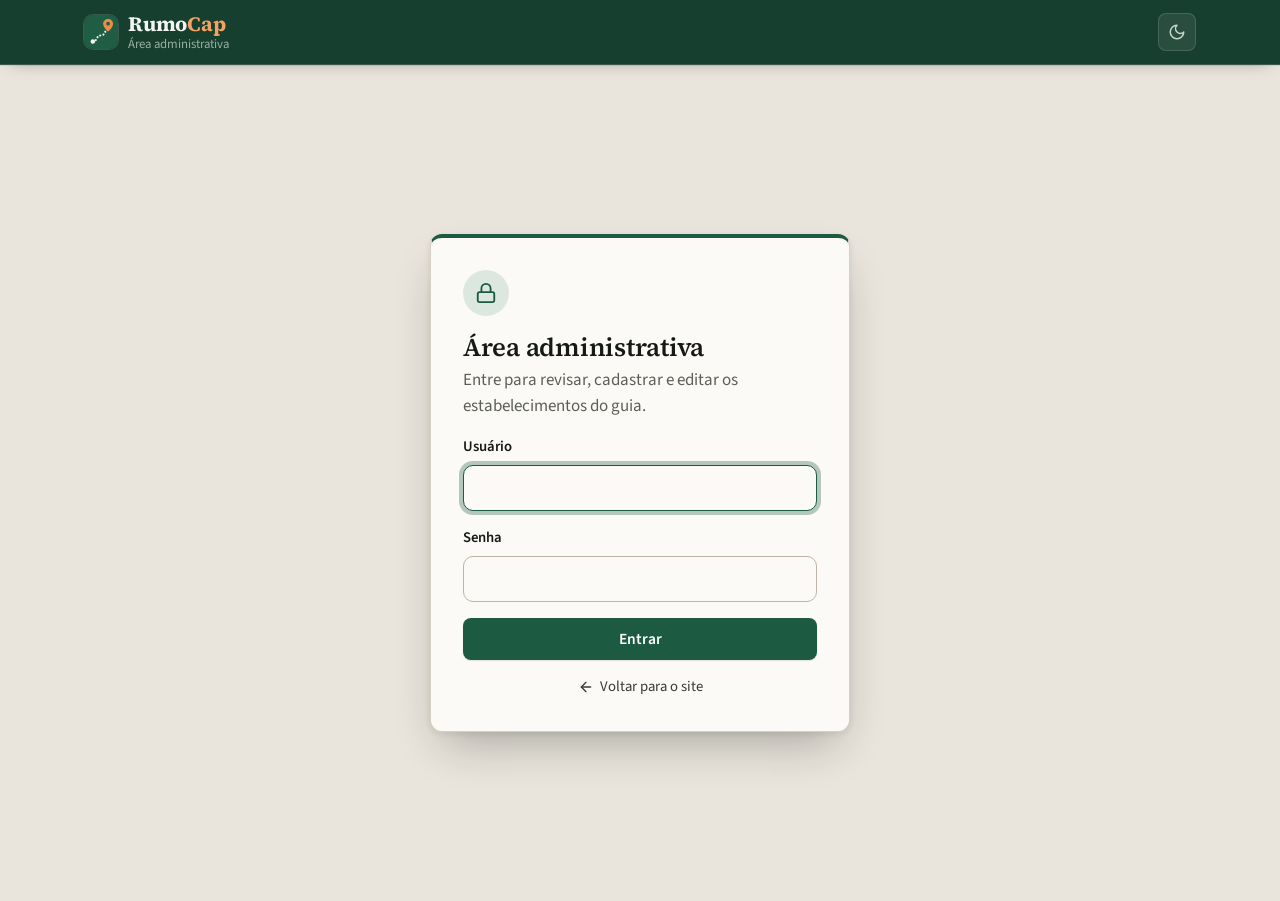
==== commit be913e5c: "Importação de fontes públicas, revisão de estabelecimentos e novo visual - Levantamento em OpenStree" ====
--- a/src/main/resources/static/admin.html
+++ b/src/main/resources/static/admin.html
@@ -5,7 +5,7 @@
   <meta name="viewport" content="width=device-width, initial-scale=1">
   <meta name="robots" content="noindex, nofollow">
   <title>Área administrativa · RumoCap</title>
-  <meta name="theme-color" content="#ffffff">
+  <meta name="theme-color" content="#173f2f">
   <script src="js/tema.js"></script>
   <link rel="icon" href="img/logo.svg" type="image/svg+xml">
   <link rel="stylesheet" href="vendor/leaflet/leaflet.css">
@@ -53,7 +53,7 @@
         </span>
         <div>
           <h1>Área administrativa</h1>
-          <p>Entre para cadastrar e editar os estabelecimentos do guia.</p>
+          <p>Entre para revisar, cadastrar e editar os estabelecimentos do guia.</p>
         </div>
         <div class="alerta" id="erro-login" role="alert" hidden></div>
         <div class="campo">
@@ -74,17 +74,36 @@
 
     <!-- Painel de gerenciamento -->
     <section class="painel-admin" id="painel" hidden>
+      <div class="painel-admin__faixa">
+        <div class="container">
+          <div class="painel-admin__cabecalho">
+            <h1>Gerenciar o guia</h1>
+            <p>Confira os locais encontrados nas fontes públicas antes de publicá-los: só os aprovados aparecem no guia.</p>
+          </div>
+          <div class="resumo-admin" id="resumo-admin" aria-live="polite"></div>
+        </div>
+      </div>
+
       <div class="container">
-        <div class="painel-admin__cabecalho">
-          <h1>Gerenciar o guia</h1>
-          <p>Cadastre somente informações reais, confirmadas com cada estabelecimento.</p>
-        </div>
-
         <div class="abas" role="tablist" aria-label="Seções da administração">
+          <button type="button" role="tab" id="aba-revisao" aria-controls="painel-revisao" aria-selected="true">
+            <svg class="icone" aria-hidden="true"><use href="img/icones.svg#clipboard-check"></use></svg>
+            Revisão <span class="abas__total abas__total--destaque" id="total-revisao">0</span>
+          </button>
           <button type="button" role="tab" id="aba-estabelecimentos" aria-controls="painel-estabelecimentos"
-                  aria-selected="true">
+                  aria-selected="false" tabindex="-1">
             <svg class="icone" aria-hidden="true"><use href="img/icones.svg#store"></use></svg>
             Estabelecimentos <span class="abas__total" id="total-estabelecimentos">0</span>
+          </button>
+          <button type="button" role="tab" id="aba-importar" aria-controls="painel-importar"
+                  aria-selected="false" tabindex="-1">
+            <svg class="icone" aria-hidden="true"><use href="img/icones.svg#download"></use></svg>
+            Importar dados
+          </button>
+          <button type="button" role="tab" id="aba-avisos" aria-controls="painel-avisos"
+                  aria-selected="false" tabindex="-1">
+            <svg class="icone" aria-hidden="true"><use href="img/icones.svg#message-square-warning"></use></svg>
+            Avisos <span class="abas__total" id="total-avisos">0</span>
           </button>
           <button type="button" role="tab" id="aba-categorias" aria-controls="painel-categorias"
                   aria-selected="false" tabindex="-1">
@@ -93,13 +112,92 @@
           </button>
         </div>
 
-        <div role="tabpanel" id="painel-estabelecimentos" aria-labelledby="aba-estabelecimentos">
+        <!-- Revisão de estabelecimentos -->
+        <div role="tabpanel" id="painel-revisao" aria-labelledby="aba-revisao">
+          <div class="painel-admin__intro">
+            <h2>Revisão de estabelecimentos</h2>
+            <p>
+              Locais encontrados nas fontes públicas que ainda precisam ser conferidos. Aprove os que estão corretos,
+              edite o que precisar e recuse o que não é um estabelecimento do guia. Recusados não voltam nas próximas importações.
+            </p>
+          </div>
+
           <div class="barra-ferramentas">
             <div class="campo-busca">
               <svg class="icone" aria-hidden="true"><use href="img/icones.svg#search"></use></svg>
-              <label for="filtro-texto" class="visualmente-oculto">Pesquisar pelo nome</label>
-              <input id="filtro-texto" type="search" placeholder="Pesquisar pelo nome..." autocomplete="off">
-            </div>
+              <label for="revisao-busca" class="visualmente-oculto">Pesquisar na revisão</label>
+              <input id="revisao-busca" type="search" placeholder="Nome, endereço ou telefone..." autocomplete="off">
+            </div>
+            <label for="revisao-fonte" class="visualmente-oculto">Fonte</label>
+            <select id="revisao-fonte" class="seletor">
+              <option value="">Todas as fontes</option>
+              <option value="osm">OpenStreetMap</option>
+              <option value="cnes">CNES (Ministério da Saúde)</option>
+              <option value="cnefe">IBGE - CNEFE (Censo 2022)</option>
+            </select>
+            <label for="revisao-categoria" class="visualmente-oculto">Categoria</label>
+            <select id="revisao-categoria" class="seletor"></select>
+            <label for="revisao-alerta" class="visualmente-oculto">Alertas</label>
+            <select id="revisao-alerta" class="seletor">
+              <option value="">Todos os alertas</option>
+              <option value="duplicado">Possível duplicado</option>
+              <option value="sem-localizacao">Localização pendente</option>
+              <option value="com-contato">Com telefone ou site</option>
+              <option value="sem-alertas">Sem alertas</option>
+            </select>
+            <label for="revisao-localidade" class="visualmente-oculto">Bairro ou localidade</label>
+            <select id="revisao-localidade" class="seletor"></select>
+          </div>
+
+          <div class="barra-lote" id="barra-lote">
+            <label class="barra-lote__todos">
+              <input type="checkbox" id="revisao-todos">
+              Selecionar os exibidos
+            </label>
+            <span class="barra-lote__contagem" id="revisao-selecionados" aria-live="polite">Nenhum selecionado</span>
+            <div class="barra-lote__acoes">
+              <button type="button" class="botao botao--primario botao--pequeno" id="lote-aprovar" disabled>
+                <svg class="icone" aria-hidden="true"><use href="img/icones.svg#check"></use></svg>
+                Aprovar selecionados
+              </button>
+              <button type="button" class="botao botao--secundario botao--pequeno" id="lote-recusar" disabled>
+                <svg class="icone" aria-hidden="true"><use href="img/icones.svg#ban"></use></svg>
+                Recusar selecionados
+              </button>
+            </div>
+          </div>
+
+          <p class="resumo-resultados" id="revisao-resumo" aria-live="polite"></p>
+          <div class="lista-revisao" id="lista-revisao"></div>
+          <div class="mais-resultados" id="revisao-mais" hidden>
+            <button type="button" class="botao botao--secundario" id="revisao-botao-mais"></button>
+          </div>
+        </div>
+
+        <!-- Todos os estabelecimentos -->
+        <div role="tabpanel" id="painel-estabelecimentos" aria-labelledby="aba-estabelecimentos" hidden>
+          <div class="barra-ferramentas">
+            <div class="campo-busca">
+              <svg class="icone" aria-hidden="true"><use href="img/icones.svg#search"></use></svg>
+              <label for="filtro-texto" class="visualmente-oculto">Pesquisar</label>
+              <input id="filtro-texto" type="search" placeholder="Nome, endereço ou telefone..." autocomplete="off">
+            </div>
+            <label for="filtro-situacao" class="visualmente-oculto">Situação</label>
+            <select id="filtro-situacao" class="seletor">
+              <option value="PUBLICADO">No guia (aprovados)</option>
+              <option value="PENDENTE">Aguardando revisão</option>
+              <option value="ARQUIVADO">Arquivados</option>
+              <option value="RECUSADO">Recusados</option>
+              <option value="">Todas as situações</option>
+            </select>
+            <label for="filtro-fonte" class="visualmente-oculto">Fonte</label>
+            <select id="filtro-fonte" class="seletor">
+              <option value="">Todas as fontes</option>
+              <option value="manual">Cadastro manual</option>
+              <option value="osm">OpenStreetMap</option>
+              <option value="cnes">CNES (Ministério da Saúde)</option>
+              <option value="cnefe">IBGE - CNEFE (Censo 2022)</option>
+            </select>
             <label for="filtro-categoria" class="visualmente-oculto">Filtrar por categoria</label>
             <select id="filtro-categoria" class="seletor"></select>
             <button type="button" class="botao botao--primario" id="botao-novo">
@@ -107,9 +205,42 @@
               Novo estabelecimento
             </button>
           </div>
+          <p class="resumo-resultados" id="resumo-estabelecimentos" aria-live="polite"></p>
           <div id="lista-estabelecimentos" aria-live="polite"></div>
-        </div>
-
+          <div class="mais-resultados" id="estabelecimentos-mais" hidden>
+            <button type="button" class="botao botao--secundario" id="estabelecimentos-botao-mais"></button>
+          </div>
+        </div>
+
+        <!-- Importação -->
+        <div role="tabpanel" id="painel-importar" aria-labelledby="aba-importar" hidden>
+          <div class="painel-admin__intro">
+            <h2>Levantamento em fontes públicas</h2>
+            <p>
+              A importação consulta a fonte, filtra o que não é comércio ou serviço, classifica nas categorias do guia e
+              procura duplicados. Nada é apagado: locais novos entram em "Aguardando revisão", locais já cadastrados
+              recebem só as informações que faltavam e as diferenças viram observações para você conferir.
+            </p>
+          </div>
+          <div class="grade-fontes" id="lista-fontes"></div>
+          <h3 class="subtitulo-admin">Histórico de importações</h3>
+          <div id="historico-importacoes"></div>
+        </div>
+
+        <!-- Avisos de informação incorreta -->
+        <div role="tabpanel" id="painel-avisos" aria-labelledby="aba-avisos" hidden>
+          <div class="painel-admin__intro">
+            <h2>Avisos de informação incorreta</h2>
+            <p>Mensagens enviadas pelos visitantes na página de cada estabelecimento. Confira, corrija o cadastro e marque como resolvido.</p>
+          </div>
+          <label class="opcao-inline">
+            <input type="checkbox" id="avisos-resolvidos">
+            Mostrar os já resolvidos
+          </label>
+          <div class="lista-avisos" id="lista-avisos"></div>
+        </div>
+
+        <!-- Categorias -->
         <div role="tabpanel" id="painel-categorias" aria-labelledby="aba-categorias" hidden>
           <form class="nova-categoria" id="form-categoria">
             <div class="campo">
@@ -121,7 +252,7 @@
                   Adicionar
                 </button>
               </div>
-              <p class="campo__ajuda">Uma categoria só pode ser excluída quando não possui estabelecimentos.</p>
+              <p class="campo__ajuda">Uma categoria só pode ser excluída quando não possui estabelecimentos (em nenhuma situação).</p>
             </div>
           </form>
           <ul class="lista-categorias" id="lista-categorias-admin"></ul>
@@ -134,7 +265,10 @@
   <dialog class="dialogo dialogo--largo" id="dialogo-estabelecimento" aria-labelledby="titulo-formulario">
     <form id="form-estabelecimento" class="dialogo__form" novalidate>
       <header class="dialogo__cabecalho">
-        <h2 id="titulo-formulario">Novo estabelecimento</h2>
+        <div>
+          <h2 id="titulo-formulario">Novo estabelecimento</h2>
+          <p class="dialogo__subtitulo" id="fonte-formulario" hidden></p>
+        </div>
         <button type="button" class="botao botao--fantasma botao--icone" data-fechar aria-label="Fechar">
           <svg class="icone" aria-hidden="true"><use href="img/icones.svg#x"></use></svg>
         </button>
@@ -142,6 +276,7 @@
 
       <div class="dialogo__corpo">
         <div class="alerta" id="erro-formulario" role="alert" hidden></div>
+        <div class="observacoes" id="observacoes-formulario" hidden></div>
 
         <fieldset class="grupo">
           <legend>Informações principais</legend>
@@ -158,7 +293,7 @@
             </div>
             <div class="campo campo--inteiro">
               <label for="campo-descricao">Descrição curta</label>
-              <textarea id="campo-descricao" name="descricao" rows="3" maxlength="400"
+              <textarea id="campo-descricao" name="descricao" rows="2" maxlength="400"
                         placeholder="O que o estabelecimento oferece, em poucas palavras"></textarea>
               <p class="campo__ajuda"><span id="contador-descricao">0</span>/400 caracteres</p>
               <p class="campo__erro" data-erro="descricao"></p>
@@ -171,28 +306,34 @@
           <div class="grade-form grade-form--duas">
             <div class="campo campo--inteiro">
               <label for="campo-endereco">Endereço</label>
-              <input id="campo-endereco" name="endereco" maxlength="255" placeholder="Rua, número e bairro" autocomplete="off">
+              <input id="campo-endereco" name="endereco" maxlength="255" placeholder="Rua, número - bairro" autocomplete="off">
               <p class="campo__erro" data-erro="endereco"></p>
             </div>
             <div class="campo">
-              <label for="campo-contato">Contato</label>
-              <textarea id="campo-contato" name="contato" rows="4" maxlength="500"></textarea>
-              <p class="campo__ajuda">
-                Um contato por linha, por exemplo:<br>
-                <code>Telefone: (91) 0000-0000</code><br>
-                <code>WhatsApp: (91) 90000-0000</code><br>
-                <code>@perfil</code> do Instagram ou e-mail
-              </p>
+              <label for="campo-telefone">Telefone</label>
+              <input id="campo-telefone" name="telefone" maxlength="40" inputmode="tel" placeholder="(91) 3468-0000" autocomplete="off">
+              <p class="campo__erro" data-erro="telefone"></p>
+            </div>
+            <div class="campo">
+              <label for="campo-whatsapp">WhatsApp</label>
+              <input id="campo-whatsapp" name="whatsapp" maxlength="40" inputmode="tel" placeholder="(91) 99999-9999" autocomplete="off">
+              <p class="campo__erro" data-erro="whatsapp"></p>
+            </div>
+            <div class="campo campo--inteiro">
+              <label for="campo-site">Site ou rede social</label>
+              <input id="campo-site" name="site" maxlength="255" placeholder="https://www.instagram.com/perfil" autocomplete="off">
+              <p class="campo__erro" data-erro="site"></p>
+            </div>
+            <div class="campo">
+              <label for="campo-contato">Outros contatos</label>
+              <textarea id="campo-contato" name="contato" rows="3" maxlength="500"></textarea>
+              <p class="campo__ajuda">Um por linha: e-mail, outro telefone ou rede social.</p>
               <p class="campo__erro" data-erro="contato"></p>
             </div>
             <div class="campo">
               <label for="campo-horario">Horário de funcionamento</label>
-              <textarea id="campo-horario" name="horario" rows="4" maxlength="500"></textarea>
-              <p class="campo__ajuda">
-                Uma linha por período, por exemplo:<br>
-                <code>Seg. a sex.: 8h às 18h</code><br>
-                <code>Sábado: 8h às 12h</code>
-              </p>
+              <textarea id="campo-horario" name="horario" rows="3" maxlength="500"></textarea>
+              <p class="campo__ajuda">Uma linha por período, ex.: <code>Seg. a sex.: 8h às 18h</code></p>
               <p class="campo__erro" data-erro="horario"></p>
             </div>
           </div>
@@ -227,6 +368,10 @@
               </button>
             </div>
           </div>
+          <label class="opcao-inline">
+            <input type="checkbox" id="campo-localizacao-validada" name="localizacaoValidada">
+            Localização conferida (a posição do marcador está correta)
+          </label>
         </fieldset>
 
         <fieldset class="grupo">
@@ -253,7 +398,11 @@
 
       <footer class="dialogo__rodape">
         <button type="button" class="botao botao--secundario" data-fechar>Cancelar</button>
-        <button type="submit" class="botao botao--primario" id="botao-salvar">
+        <button type="submit" class="botao botao--secundario" id="botao-salvar-aprovar" value="aprovar" hidden>
+          <svg class="icone" aria-hidden="true"><use href="img/icones.svg#check"></use></svg>
+          Salvar e aprovar
+        </button>
+        <button type="submit" class="botao botao--primario" id="botao-salvar" value="salvar">
           <svg class="icone" aria-hidden="true"><use href="img/icones.svg#circle-check"></use></svg>
           Salvar
         </button>
@@ -261,16 +410,17 @@
     </form>
   </dialog>
 
-  <!-- Confirmação (exclusões) -->
+  <!-- Confirmação -->
   <dialog class="dialogo" id="dialogo-confirmacao" aria-labelledby="titulo-confirmacao">
     <form method="dialog" class="dialogo__form">
       <div class="dialogo__corpo confirmacao">
-        <span class="confirmacao__icone">
+        <span class="confirmacao__icone" id="icone-confirmacao">
           <svg class="icone" aria-hidden="true"><use href="img/icones.svg#trash-2"></use></svg>
         </span>
         <div>
           <h2 id="titulo-confirmacao">Confirmar</h2>
           <p id="texto-confirmacao"></p>
+          <div id="detalhe-confirmacao"></div>
         </div>
       </div>
       <footer class="dialogo__rodape">
--- a/src/main/resources/static/css/estilo.css
+++ b/src/main/resources/static/css/estilo.css
@@ -2,9 +2,10 @@
    RumoCap - Guia Comercial de Capitão Poço
    Estilos das páginas públicas (a área administrativa complementa com admin.css)
 
-   Linguagem visual: guia de cidade impresso. Fundo claro e quente, títulos com
-   serifa, verde-escuro como cor principal e laranja (a "capital da laranja")
-   só em detalhes. Linhas finas separam as áreas; sombras só onde algo flutua.
+   Linguagem visual: guia de cidade. Faixas verde-escuras (topo, capa,
+   cabeçalhos e rodapé) contrastam com o fundo cor de pedra; o conteúdo fica
+   em cards bem definidos, com borda e sombra suave. Títulos com serifa; o
+   laranja (Capitão Poço é a "capital da laranja") aparece só em detalhes.
 
    Temas: o atributo data-theme="light" | "dark" no <html> é definido por
    js/tema.js. As cores ficam em variáveis; os componentes usam só as variáveis.
@@ -54,48 +55,65 @@
 :root {
   color-scheme: light;
 
-  /* Superfícies e textos */
-  --fundo: #f6f4ef;
-  --fundo-2: #efece4;
-  --superficie: #ffffff;
-  --superficie-2: #f8f7f3;
-  --superficie-3: #ece9e1;
-  --borda: #e2ded4;
-  --borda-forte: #cbc5b8;
-  --texto: #1c1e1a;
-  --texto-2: #454840;
-  --texto-3: #6c6f66;
+  /* Fundo cor de pedra e cards claros */
+  --fundo: #e9e5dc;
+  --fundo-2: #dfdace;
+  --superficie: #fbfaf7;
+  --superficie-2: #f3f1eb;
+  --superficie-3: #e8e4da;
+  --borda: #d6d0c3;
+  --borda-forte: #bdb5a5;
+  --texto: #161915;
+  --texto-2: #373b34;
+  --texto-3: #5b5f56;
 
   /* Cor principal (verde-escuro) e de destaque (laranja) */
-  --primaria: #1f5d45;
-  --primaria-hover: #174a37;
+  --primaria: #1c5b42;
+  --primaria-hover: #144632;
   --primaria-contraste: #ffffff;
-  --primaria-texto: #1f5d45;
-  --primaria-suave: #e7efe9;
-  --primaria-suave-texto: #174a37;
-  --destaque: #c95a14;
-  --destaque-hover: #a84a10;
+  --primaria-texto: #1a5a40;
+  --primaria-suave: #dce8df;
+  --primaria-suave-texto: #144632;
+  --destaque: #c4540f;
+  --destaque-hover: #a64610;
   --destaque-contraste: #ffffff;
-  --destaque-texto: #b04f12;
-  --anel-foco: rgb(31 93 69 / 0.3);
+  --destaque-texto: #a8480f;
+  --anel-foco: rgb(28 91 66 / 0.32);
+
+  /* Faixas escuras: topo, capa, cabeçalhos, rodapé e tela de carregamento */
+  --faixa: #173f2f;
+  --faixa-2: #112c21;
+  --faixa-superficie: rgb(255 255 255 / 0.08);
+  --faixa-superficie-2: rgb(255 255 255 / 0.14);
+  --faixa-borda: rgb(255 255 255 / 0.14);
+  --faixa-texto: #f2f5f1;
+  --faixa-texto-2: #c6d6cb;
+  --faixa-texto-3: #97b0a1;
+  --faixa-destaque: #f4a262;
 
   --perigo: #b42318;
   --perigo-hover: #912018;
-  --perigo-texto: #a3261c;
-  --perigo-fundo: #fcf0ee;
-  --perigo-borda: #f1c9c3;
-  --sucesso: #2f7a3e;
+  --perigo-texto: #9f2419;
+  --perigo-fundo: #fbebe8;
+  --perigo-borda: #eec1ba;
+  --sucesso: #25703a;
+  --sucesso-fundo: #e0efe3;
+  --atencao: #8a5a00;
+  --atencao-fundo: #f8ecd2;
+  --atencao-borda: #e7cf9c;
+  --info-texto: #2f5577;
+  --info-fundo: #e2ebf3;
 
   /* Mistura das cores de categoria com o tema */
   --cat-intensidade: 100%;
-  --cat-fundo: 10%;
+  --cat-fundo: 12%;
 
   --raio-sm: 6px;
   --raio: 8px;
   --raio-lg: 12px;
-  --sombra-1: 0 1px 2px rgb(28 30 26 / 0.05);
-  --sombra-2: 0 1px 2px rgb(28 30 26 / 0.05), 0 8px 24px -12px rgb(28 30 26 / 0.18);
-  --sombra-3: 0 2px 6px rgb(28 30 26 / 0.06), 0 18px 40px -16px rgb(28 30 26 / 0.3);
+  --sombra-1: 0 1px 2px rgb(22 25 21 / 0.07), 0 1px 1px rgb(22 25 21 / 0.04);
+  --sombra-2: 0 1px 3px rgb(22 25 21 / 0.08), 0 8px 18px -6px rgb(22 25 21 / 0.16);
+  --sombra-3: 0 2px 6px rgb(22 25 21 / 0.08), 0 22px 44px -14px rgb(22 25 21 / 0.32);
 
   --altura-topo: 64px;
   --largura: 1160px;
@@ -106,42 +124,58 @@
 :root[data-theme="dark"] {
   color-scheme: dark;
 
-  --fundo: #141512;
-  --fundo-2: #181916;
-  --superficie: #1d1e1b;
-  --superficie-2: #222420;
-  --superficie-3: #2a2c27;
-  --borda: #2f312c;
-  --borda-forte: #44473f;
-  --texto: #ecebe4;
-  --texto-2: #c3c2b9;
-  --texto-3: #979990;
-
-  --primaria: #2f7a58;
-  --primaria-hover: #378a64;
+  --fundo: #0f1311;
+  --fundo-2: #0b0f0d;
+  --superficie: #181e1a;
+  --superficie-2: #1e2521;
+  --superficie-3: #262e29;
+  --borda: #2b342e;
+  --borda-forte: #3d4841;
+  --texto: #eceee8;
+  --texto-2: #c4c9c0;
+  --texto-3: #959c92;
+
+  --primaria: #2e7a57;
+  --primaria-hover: #378b64;
   --primaria-contraste: #ffffff;
-  --primaria-texto: #95cdad;
-  --primaria-suave: rgb(140 199 166 / 0.12);
-  --primaria-suave-texto: #b7e0c8;
-  --destaque: #ef8b47;
+  --primaria-texto: #93cfae;
+  --primaria-suave: rgb(140 199 166 / 0.13);
+  --primaria-suave-texto: #bfe3cd;
+  --destaque: #ee8a46;
   --destaque-hover: #f4a46c;
   --destaque-contraste: #2a1405;
-  --destaque-texto: #f09a5e;
-  --anel-foco: rgb(140 199 166 / 0.35);
+  --destaque-texto: #f29a5c;
+  --anel-foco: rgb(140 199 166 / 0.38);
+
+  --faixa: #0c1a13;
+  --faixa-2: #08120d;
+  --faixa-superficie: rgb(255 255 255 / 0.06);
+  --faixa-superficie-2: rgb(255 255 255 / 0.11);
+  --faixa-borda: rgb(255 255 255 / 0.1);
+  --faixa-texto: #eef2ee;
+  --faixa-texto-2: #b5c7bb;
+  --faixa-texto-3: #82988a;
+  --faixa-destaque: #f29a5c;
 
   --perigo: #e5584b;
   --perigo-hover: #ec7a6f;
   --perigo-texto: #f0a197;
-  --perigo-fundo: rgb(229 88 75 / 0.12);
+  --perigo-fundo: rgb(229 88 75 / 0.13);
   --perigo-borda: rgb(229 88 75 / 0.35);
   --sucesso: #7cc98b;
+  --sucesso-fundo: rgb(124 201 139 / 0.13);
+  --atencao: #f0c46a;
+  --atencao-fundo: rgb(240 196 106 / 0.12);
+  --atencao-borda: rgb(240 196 106 / 0.32);
+  --info-texto: #9cc3e4;
+  --info-fundo: rgb(156 195 228 / 0.12);
 
   --cat-intensidade: 62%;
-  --cat-fundo: 20%;
-
-  --sombra-1: 0 1px 2px rgb(0 0 0 / 0.3);
-  --sombra-2: 0 1px 2px rgb(0 0 0 / 0.3), 0 10px 28px -12px rgb(0 0 0 / 0.6);
-  --sombra-3: 0 2px 6px rgb(0 0 0 / 0.3), 0 20px 44px -16px rgb(0 0 0 / 0.75);
+  --cat-fundo: 22%;
+
+  --sombra-1: 0 1px 2px rgb(0 0 0 / 0.35);
+  --sombra-2: 0 1px 3px rgb(0 0 0 / 0.35), 0 10px 26px -10px rgb(0 0 0 / 0.65);
+  --sombra-3: 0 2px 6px rgb(0 0 0 / 0.35), 0 22px 46px -14px rgb(0 0 0 / 0.8);
 }
 
 /* Cor de cada categoria (definida em style="--cor-categoria:...") adaptada ao tema */
@@ -224,22 +258,22 @@
   z-index: 2000;
   padding: 10px 16px;
   border-radius: var(--raio);
-  background: var(--primaria);
-  color: var(--primaria-contraste);
+  background: var(--destaque);
+  color: var(--destaque-contraste);
   font-weight: 600;
 }
 .pular-conteudo:focus { top: 12px; }
 
-/* ---------- Topo e menu ---------- */
+/* ---------- Topo e menu (faixa escura) ---------- */
 
 .topo {
   position: sticky;
   top: 0;
   z-index: 1000;
-  background: color-mix(in srgb, var(--superficie) 94%, transparent);
-  backdrop-filter: saturate(140%) blur(10px);
-  border-bottom: 1px solid var(--borda);
-  color: var(--texto);
+  background: var(--faixa);
+  border-bottom: 1px solid var(--faixa-borda);
+  color: var(--faixa-texto);
+  box-shadow: 0 1px 0 rgb(0 0 0 / 0.08), 0 6px 18px -12px rgb(0 0 0 / 0.5);
 }
 
 .topo__conteudo {
@@ -255,15 +289,15 @@
   align-items: center;
   gap: 10px;
   margin-right: auto;
-  color: var(--texto);
+  color: var(--faixa-texto);
 }
 .marca:hover { text-decoration: none; }
-.marca img { width: 34px; height: 34px; }
+.marca img { width: 34px; height: 34px; border-radius: 9px; box-shadow: 0 0 0 1px var(--faixa-borda); }
 
 .marca__texto { display: flex; flex-direction: column; line-height: 1.1; }
 .marca__nome { font-family: var(--fonte-titulo); font-size: 1.28rem; font-weight: 700; letter-spacing: -0.01em; }
-.marca__nome span { color: var(--destaque-texto); }
-.marca__descricao { margin-top: 1px; font-size: 0.8rem; color: var(--texto-3); }
+.marca__nome span { color: var(--faixa-destaque); }
+.marca__descricao { margin-top: 2px; font-size: 0.8rem; color: var(--faixa-texto-3); }
 
 .menu { display: flex; align-self: stretch; gap: 4px; }
 
@@ -273,34 +307,36 @@
   align-items: center;
   gap: 7px;
   padding: 0 12px;
-  color: var(--texto-2);
+  color: var(--faixa-texto-2);
   font-size: 0.98rem;
   font-weight: 600;
 }
-.menu a .icone { width: 17px; height: 17px; color: var(--texto-3); }
-.menu a:hover { color: var(--texto); text-decoration: none; }
-.menu a[aria-current="page"] { color: var(--texto); }
-.menu a[aria-current="page"] .icone { color: var(--primaria-texto); }
+.menu a .icone { width: 17px; height: 17px; color: var(--faixa-texto-3); }
+.menu a:hover { color: var(--faixa-texto); text-decoration: none; }
+.menu a:hover .icone { color: var(--faixa-texto-2); }
+.menu a[aria-current="page"] { color: var(--faixa-texto); }
+.menu a[aria-current="page"] .icone { color: var(--faixa-destaque); }
 .menu a[aria-current="page"]::after {
   content: "";
   position: absolute;
-  left: 12px; right: 12px; bottom: -1px;
-  height: 2px;
-  background: var(--primaria);
+  left: 12px; right: 12px; bottom: 0;
+  height: 3px;
+  border-radius: 3px 3px 0 0;
+  background: var(--faixa-destaque);
 }
 
 .topo-botao {
   display: inline-grid;
   place-items: center;
   width: 38px; height: 38px;
-  border: 1px solid var(--borda);
+  border: 1px solid var(--faixa-borda);
   border-radius: var(--raio);
-  background: var(--superficie);
-  color: var(--texto-2);
+  background: var(--faixa-superficie);
+  color: var(--faixa-texto-2);
   cursor: pointer;
   transition: background-color 0.15s, border-color 0.15s, color 0.15s;
 }
-.topo-botao:hover { background: var(--superficie-2); border-color: var(--borda-forte); color: var(--texto); }
+.topo-botao:hover { background: var(--faixa-superficie-2); color: var(--faixa-texto); }
 .topo-botao .icone { width: 18px; height: 18px; }
 
 /* O botão de tema mostra o ícone do tema para o qual vai mudar. */
@@ -323,15 +359,15 @@
     display: none;
     flex-direction: column;
     gap: 0;
-    padding: 6px 16px 12px;
-    background: var(--superficie);
-    border-bottom: 1px solid var(--borda);
-    box-shadow: var(--sombra-2);
+    padding: 4px 16px 10px;
+    background: var(--faixa);
+    border-bottom: 1px solid var(--faixa-borda);
+    box-shadow: 0 18px 30px -12px rgb(0 0 0 / 0.5);
   }
   .menu.aberto { display: flex; }
-  .menu a { padding: 13px 4px; border-bottom: 1px solid var(--borda); }
+  .menu a { padding: 14px 4px; border-bottom: 1px solid var(--faixa-borda); }
   .menu a:last-child { border-bottom: 0; }
-  .menu a[aria-current="page"]::after { left: 0; right: auto; top: 12px; bottom: 12px; width: 2px; height: auto; margin-left: -10px; }
+  .menu a[aria-current="page"]::after { left: 0; right: auto; top: 12px; bottom: 12px; width: 3px; height: auto; margin-left: -10px; border-radius: 0 3px 3px 0; }
 }
 
 @media (max-width: 400px) {
@@ -355,26 +391,27 @@
   line-height: 1.2;
   white-space: nowrap;
   cursor: pointer;
-  transition: background-color 0.15s, border-color 0.15s, color 0.15s;
+  transition: background-color 0.15s, border-color 0.15s, color 0.15s, box-shadow 0.15s;
 }
 .botao:hover { text-decoration: none; }
 .botao .icone { width: 18px; height: 18px; }
 .botao:disabled { opacity: 0.55; cursor: not-allowed; }
 
-.botao--primario { background: var(--primaria); color: var(--primaria-contraste); }
+.botao--primario { background: var(--primaria); color: var(--primaria-contraste); box-shadow: var(--sombra-1); }
 .botao--primario:hover:not(:disabled) { background: var(--primaria-hover); }
 
-.botao--destaque { background: var(--destaque); color: var(--destaque-contraste); }
+.botao--destaque { background: var(--destaque); color: var(--destaque-contraste); box-shadow: var(--sombra-1); }
 .botao--destaque:hover:not(:disabled) { background: var(--destaque-hover); }
 
 .botao--secundario {
   background: var(--superficie);
   border-color: var(--borda-forte);
   color: var(--texto);
+  box-shadow: var(--sombra-1);
 }
 .botao--secundario:hover:not(:disabled) { background: var(--superficie-2); border-color: var(--texto-3); }
 
-.botao--whatsapp { background: #1f7a45; color: #fff; }
+.botao--whatsapp { background: #1f7a45; color: #fff; box-shadow: var(--sombra-1); }
 .botao--whatsapp:hover:not(:disabled) { background: #186139; }
 
 .botao--perigo { background: var(--perigo); color: #fff; }
@@ -384,12 +421,26 @@
 .botao--fantasma:hover:not(:disabled) { background: var(--superficie-3); color: var(--texto); }
 
 .botao--icone { width: 40px; min-height: 40px; padding: 0; }
-
-/* ---------- Página inicial: capa ---------- */
+.botao--pequeno { min-height: 34px; padding: 5px 11px; font-size: 0.9rem; }
+.botao--pequeno .icone { width: 16px; height: 16px; }
+
+/* Botões sobre as faixas escuras */
+.topo .botao--secundario, .faixa .botao--secundario {
+  background: var(--faixa-superficie);
+  border-color: var(--faixa-borda);
+  color: var(--faixa-texto);
+  box-shadow: none;
+}
+.topo .botao--secundario:hover:not(:disabled), .faixa .botao--secundario:hover:not(:disabled) { background: var(--faixa-superficie-2); }
+.topo .botao--fantasma, .faixa .botao--fantasma { color: var(--faixa-texto-2); }
+.topo .botao--fantasma:hover:not(:disabled), .faixa .botao--fantasma:hover:not(:disabled) { background: var(--faixa-superficie); color: var(--faixa-texto); }
+
+/* ---------- Página inicial: capa (faixa escura) ---------- */
 
 .capa {
-  border-bottom: 1px solid var(--borda);
-  background: var(--superficie);
+  background: var(--faixa);
+  color: var(--faixa-texto);
+  border-bottom: 3px solid var(--destaque);
 }
 
 .capa__grade {
@@ -397,23 +448,24 @@
   grid-template-columns: minmax(0, 1.05fr) minmax(0, 0.95fr);
   align-items: center;
   gap: 56px;
-  padding-block: 64px 72px;
+  padding-block: 60px 68px;
 }
 
 .capa__local {
   display: flex;
   align-items: center;
   gap: 8px;
-  color: var(--destaque-texto);
-  font-size: 0.9rem;
+  color: var(--faixa-destaque);
+  font-size: 0.88rem;
   font-weight: 700;
-  letter-spacing: 0.06em;
+  letter-spacing: 0.08em;
   text-transform: uppercase;
 }
 .capa__local .icone { width: 16px; height: 16px; }
 
 .capa h1 {
   margin-top: 14px;
+  color: var(--faixa-texto);
   font-size: clamp(2.1rem, 4.4vw, 3.3rem);
   font-weight: 600;
   line-height: 1.08;
@@ -424,7 +476,7 @@
 .capa__texto {
   max-width: 520px;
   margin-top: 18px;
-  color: var(--texto-2);
+  color: var(--faixa-texto-2);
   font-size: 1.14rem;
 }
 
@@ -434,13 +486,13 @@
   max-width: 560px;
   margin-top: 30px;
   padding: 6px;
-  border: 1px solid var(--borda-forte);
+  border: 1px solid transparent;
   border-radius: 10px;
   background: var(--superficie);
-  box-shadow: var(--sombra-1);
-  transition: border-color 0.15s, box-shadow 0.15s;
-}
-.busca-capa:focus-within { border-color: var(--primaria); box-shadow: 0 0 0 4px var(--anel-foco); }
+  box-shadow: 0 12px 30px -10px rgb(0 0 0 / 0.55);
+  transition: box-shadow 0.15s;
+}
+.busca-capa:focus-within { box-shadow: 0 0 0 4px rgb(244 162 98 / 0.45), 0 12px 30px -10px rgb(0 0 0 / 0.55); }
 
 .busca-capa__campo {
   flex: 1;
@@ -469,19 +521,32 @@
   flex-wrap: wrap;
   gap: 6px 20px;
   margin-top: 18px;
-  color: var(--texto-3);
   font-size: 0.98rem;
 }
-.capa__atalhos a { display: inline-flex; align-items: center; gap: 6px; font-weight: 600; }
+.capa__atalhos a { display: inline-flex; align-items: center; gap: 6px; color: var(--faixa-texto-2); font-weight: 600; }
+.capa__atalhos a:hover { color: var(--faixa-texto); }
 .capa__atalhos .icone { width: 16px; height: 16px; }
+
+.capa__numeros {
+  display: flex;
+  flex-wrap: wrap;
+  gap: 8px 22px;
+  margin-top: 26px;
+  padding-top: 18px;
+  border-top: 1px solid var(--faixa-borda);
+  color: var(--faixa-texto-3);
+  font-size: 0.93rem;
+}
+.capa__numeros strong { color: var(--faixa-texto); font-size: 1.05rem; font-variant-numeric: tabular-nums; }
 
 /* Mapa real do centro da cidade, ao lado do texto */
 .capa__mapa {
   margin: 0;
   overflow: hidden;
-  border: 1px solid var(--borda);
+  border: 1px solid var(--faixa-borda);
   border-radius: var(--raio-lg);
-  background: var(--superficie-2);
+  background: var(--superficie);
+  box-shadow: 0 24px 50px -18px rgb(0 0 0 / 0.65);
 }
 .capa__mapa-area { isolation: isolate; height: 360px; background: var(--fundo-2); }
 .capa__mapa figcaption {
@@ -509,9 +574,9 @@
 
 /* ---------- Seções ---------- */
 
-.secao { padding-block: 56px; }
+.secao { padding-block: 52px; }
 .secao--compacta { padding-block: 28px 64px; }
-.secao--alternada { background: var(--superficie); border-block: 1px solid var(--borda); }
+.secao--alternada { background: var(--fundo-2); border-block: 1px solid var(--borda); }
 
 .secao__cabecalho {
   display: flex;
@@ -519,9 +584,7 @@
   align-items: flex-end;
   justify-content: space-between;
   gap: 16px;
-  margin-bottom: 24px;
-  padding-bottom: 16px;
-  border-bottom: 1px solid var(--borda-forte);
+  margin-bottom: 22px;
 }
 
 .secao__rotulo {
@@ -533,51 +596,63 @@
   letter-spacing: 0.08em;
   text-transform: uppercase;
 }
-.secao__titulo { font-size: 1.75rem; }
+.secao__titulo { font-size: 1.8rem; }
 .secao__subtitulo { margin-top: 4px; color: var(--texto-3); }
 
-/* ---------- Categorias (índice) ---------- */
+/* ---------- Categorias (cards) ---------- */
 
 .grade-categorias {
   display: grid;
   grid-template-columns: repeat(3, minmax(0, 1fr));
-  column-gap: 40px;
+  gap: 12px;
 }
 
 .categoria {
-  --cor-categoria: #1f5d45;
+  --cor-categoria: #1c5b42;
   display: flex;
   align-items: center;
   gap: 14px;
-  min-height: 64px;
-  padding: 12px 4px;
-  border-bottom: 1px solid var(--borda);
+  min-height: 72px;
+  padding: 14px 16px;
+  border: 1px solid var(--borda);
+  border-left: 4px solid var(--cat-cor);
+  border-radius: var(--raio-lg);
+  background: var(--superficie);
+  box-shadow: var(--sombra-1);
   color: var(--texto);
-}
-.categoria:hover { text-decoration: none; }
-.categoria:hover .categoria__nome { color: var(--primaria-texto); text-decoration: underline; text-underline-offset: 3px; }
+  transition: box-shadow 0.15s, transform 0.15s, border-color 0.15s;
+}
+.categoria:hover { text-decoration: none; box-shadow: var(--sombra-2); transform: translateY(-1px); }
+.categoria:hover .categoria__nome { color: var(--primaria-texto); }
 
 .categoria__icone {
   display: grid;
   place-items: center;
   flex-shrink: 0;
-  width: 38px; height: 38px;
-  border: 1px solid var(--borda);
+  width: 42px; height: 42px;
   border-radius: 50%;
-  background: var(--superficie);
+  background: var(--cat-suave);
   color: var(--cat-cor);
 }
-.categoria__icone .icone { width: 19px; height: 19px; }
-
-.categoria__texto { display: flex; flex: 1; align-items: baseline; justify-content: space-between; gap: 12px; min-width: 0; }
-.categoria__nome { font-size: 1.05rem; font-weight: 600; line-height: 1.3; }
-.categoria__total { flex-shrink: 0; font-size: 0.9rem; color: var(--texto-3); font-variant-numeric: tabular-nums; }
-
-.categoria__seta { width: 16px; height: 16px; color: var(--borda-forte); transition: transform 0.15s, color 0.15s; }
-.categoria:hover .categoria__seta { color: var(--primaria-texto); transform: translateX(2px); }
+.categoria__icone .icone { width: 20px; height: 20px; }
+
+.categoria__texto { display: flex; flex: 1; align-items: center; justify-content: space-between; gap: 12px; min-width: 0; }
+.categoria__nome { font-size: 1.06rem; font-weight: 700; line-height: 1.3; }
+.categoria__total {
+  flex-shrink: 0;
+  min-width: 32px;
+  padding: 2px 9px;
+  border-radius: 999px;
+  background: var(--superficie-3);
+  color: var(--texto-2);
+  font-size: 0.86rem;
+  font-weight: 700;
+  text-align: center;
+  font-variant-numeric: tabular-nums;
+}
 
 @media (max-width: 900px) {
-  .grade-categorias { grid-template-columns: repeat(2, minmax(0, 1fr)); column-gap: 28px; }
+  .grade-categorias { grid-template-columns: repeat(2, minmax(0, 1fr)); }
 }
 @media (max-width: 560px) {
   .grade-categorias { grid-template-columns: 1fr; }
@@ -595,23 +670,24 @@
   border: 1px solid var(--borda);
   border-radius: var(--raio-lg);
   background: var(--superficie);
-  transition: border-color 0.15s, box-shadow 0.15s;
-}
-.card:hover { border-color: var(--borda-forte); box-shadow: var(--sombra-2); }
+  box-shadow: var(--sombra-1);
+  transition: border-color 0.15s, box-shadow 0.15s, transform 0.15s;
+}
+.card:hover { border-color: var(--borda-forte); box-shadow: var(--sombra-2); transform: translateY(-1px); }
 
 .card__link {
   display: flex;
   flex-direction: column;
   gap: 12px;
   height: 100%;
-  padding: 20px;
+  padding: 18px;
   color: inherit;
 }
 .card__link:hover { text-decoration: none; }
 
 .card__topo { display: flex; align-items: center; gap: 14px; }
 .card__titulo { min-width: 0; }
-.card__nome { font-size: 1.12rem; font-weight: 700; line-height: 1.3; }
+.card__nome { font-size: 1.1rem; font-weight: 700; line-height: 1.3; overflow-wrap: anywhere; }
 .card:hover .card__nome { color: var(--primaria-texto); }
 
 .card__descricao {
@@ -620,8 +696,14 @@
   -webkit-box-orient: vertical;
   overflow: hidden;
   color: var(--texto-2);
-  font-size: 0.98rem;
-}
+  font-size: 0.97rem;
+}
+
+.card__dados { display: grid; gap: 5px; color: var(--texto-2); font-size: 0.93rem; }
+.card__dado { display: flex; align-items: center; gap: 7px; min-width: 0; }
+.card__dado .icone { width: 16px; height: 16px; color: var(--texto-3); }
+.card__dado span { overflow: hidden; white-space: nowrap; text-overflow: ellipsis; }
+.card__dado--pendente { color: var(--texto-3); font-style: italic; }
 
 .card__rodape {
   display: flex;
@@ -632,7 +714,7 @@
   padding-top: 12px;
   border-top: 1px solid var(--borda);
   color: var(--texto-3);
-  font-size: 0.92rem;
+  font-size: 0.9rem;
 }
 
 .card__endereco { display: flex; align-items: center; gap: 6px; min-width: 0; }
@@ -643,8 +725,9 @@
   display: inline-flex;
   align-items: center;
   gap: 2px;
+  margin-left: auto;
   color: var(--primaria-texto);
-  font-weight: 600;
+  font-weight: 700;
   white-space: nowrap;
 }
 .card__mais .icone { width: 16px; height: 16px; transition: transform 0.15s; }
@@ -652,57 +735,80 @@
 
 /* Imagem/logo ou ícone da categoria */
 .avatar {
-  --cor-categoria: #1f5d45;
+  --cor-categoria: #1c5b42;
   display: grid;
   place-items: center;
   flex-shrink: 0;
   width: 52px; height: 52px;
   overflow: hidden;
-  border: 1px solid var(--borda);
-  border-radius: 10px;
+  border-radius: 12px;
   color: var(--cat-cor);
   background: var(--cat-suave);
+  box-shadow: inset 0 0 0 1px color-mix(in srgb, var(--cat-cor) 18%, transparent);
 }
 .avatar img { width: 100%; height: 100%; object-fit: contain; background: #fff; }
 .avatar .icone { width: 24px; height: 24px; }
 
-.avatar--grande { width: 120px; height: 120px; border-radius: 14px; }
-.avatar--grande .icone { width: 48px; height: 48px; }
-.avatar--pequeno { width: 40px; height: 40px; border-radius: 8px; }
+.avatar--grande { width: 112px; height: 112px; border-radius: 16px; }
+.avatar--grande .icone { width: 46px; height: 46px; }
+.avatar--pequeno { width: 40px; height: 40px; border-radius: 10px; }
 .avatar--pequeno .icone { width: 20px; height: 20px; }
 
 /* Nome da categoria com um ponto na cor dela */
 .selo {
-  --cor-categoria: #1f5d45;
+  --cor-categoria: #1c5b42;
   display: inline-flex;
   align-items: center;
   gap: 7px;
   margin-top: 3px;
   color: var(--texto-3);
   font-size: 0.88rem;
-  font-weight: 600;
+  font-weight: 700;
   white-space: nowrap;
 }
 .selo::before {
   content: "";
-  width: 8px; height: 8px;
+  width: 9px; height: 9px;
   flex-shrink: 0;
   border-radius: 50%;
   background: var(--cat-cor);
 }
 a.selo:hover { color: var(--texto); }
 
-/* ---------- Cabeçalho das páginas internas e filtros ---------- */
+/* Etiquetas de situação (revisão, localização, fonte) */
+.etiqueta {
+  display: inline-flex;
+  align-items: center;
+  gap: 5px;
+  padding: 2px 9px;
+  border: 1px solid transparent;
+  border-radius: 999px;
+  background: var(--superficie-3);
+  color: var(--texto-2);
+  font-size: 0.8rem;
+  font-weight: 700;
+  line-height: 1.5;
+  white-space: nowrap;
+}
+.etiqueta .icone { width: 14px; height: 14px; }
+.etiqueta--sucesso { background: var(--sucesso-fundo); color: var(--sucesso); }
+.etiqueta--atencao { background: var(--atencao-fundo); color: var(--atencao); border-color: var(--atencao-borda); }
+.etiqueta--perigo { background: var(--perigo-fundo); color: var(--perigo-texto); }
+.etiqueta--info { background: var(--info-fundo); color: var(--info-texto); }
+.etiqueta--neutra { background: var(--superficie-3); color: var(--texto-3); }
+
+/* ---------- Cabeçalho das páginas internas (faixa escura) e filtros ---------- */
 
 .pagina-cabecalho {
-  padding-block: 40px 26px;
-  border-bottom: 1px solid var(--borda);
-  background: var(--superficie);
-}
-.pagina-cabecalho h1 { font-size: clamp(1.8rem, 3.2vw, 2.4rem); }
-.pagina-cabecalho p { margin-top: 6px; color: var(--texto-3); }
-
-.filtros { display: flex; flex-direction: column; gap: 16px; margin-top: 24px; }
+  --cat-intensidade: 55%;
+  padding-block: 36px 26px;
+  background: var(--faixa);
+  color: var(--faixa-texto);
+}
+.pagina-cabecalho h1 { font-size: clamp(1.8rem, 3.2vw, 2.4rem); color: var(--faixa-texto); }
+.pagina-cabecalho p { margin-top: 6px; color: var(--faixa-texto-2); }
+
+.filtros { display: flex; flex-direction: column; gap: 16px; margin-top: 22px; }
 
 .campo-busca { position: relative; display: flex; align-items: center; max-width: 560px; }
 .campo-busca > .icone { position: absolute; left: 13px; width: 19px; height: 19px; color: var(--texto-3); pointer-events: none; }
@@ -714,10 +820,13 @@
   border-radius: var(--raio);
   background: var(--superficie);
   font-size: 1rem;
+  box-shadow: var(--sombra-1);
   transition: border-color 0.15s, box-shadow 0.15s;
 }
 .campo-busca input::placeholder { color: var(--texto-3); }
 .campo-busca input:focus { outline: none; border-color: var(--primaria); box-shadow: 0 0 0 4px var(--anel-foco); }
+.pagina-cabecalho .campo-busca input { border-color: transparent; box-shadow: 0 10px 26px -12px rgb(0 0 0 / 0.6); }
+.pagina-cabecalho .campo-busca input:focus { box-shadow: 0 0 0 4px rgb(244 162 98 / 0.45); }
 
 .chips {
   display: flex;
@@ -734,7 +843,7 @@
 }
 
 .chip {
-  --cor-categoria: #1f5d45;
+  --cor-categoria: #1c5b42;
   display: inline-flex;
   flex-shrink: 0;
   align-items: center;
@@ -753,14 +862,25 @@
 .chip .icone { width: 16px; height: 16px; color: var(--cat-cor); }
 .chip:hover { border-color: var(--texto-3); color: var(--texto); }
 .chip[aria-pressed="true"] {
-  border-color: var(--texto);
-  background: var(--texto);
-  color: var(--superficie);
+  border-color: var(--primaria);
+  background: var(--primaria);
+  color: var(--primaria-contraste);
 }
 .chip[aria-pressed="true"] .icone { color: inherit; }
-.chip__total { font-weight: 500; opacity: 0.7; font-variant-numeric: tabular-nums; }
+.chip__total { font-weight: 500; opacity: 0.75; font-variant-numeric: tabular-nums; }
+
+/* Chips sobre a faixa escura */
+.pagina-cabecalho .chip {
+  border-color: var(--faixa-borda);
+  background: var(--faixa-superficie);
+  color: var(--faixa-texto-2);
+}
+.pagina-cabecalho .chip:hover { background: var(--faixa-superficie-2); color: var(--faixa-texto); }
+.pagina-cabecalho .chip[aria-pressed="true"] { border-color: var(--superficie); background: var(--superficie); color: var(--texto); }
+.pagina-cabecalho .chip[aria-pressed="true"] .icone { color: var(--cor-categoria); }
 
 .resumo-resultados { margin-bottom: 16px; color: var(--texto-3); font-size: 0.97rem; }
+.mais-resultados { display: flex; justify-content: center; margin-top: 24px; }
 
 /* ---------- Estados: carregando, vazio e erro ---------- */
 
@@ -770,8 +890,8 @@
   background-size: 400% 100%;
   animation: brilho 1.3s ease infinite;
 }
-.esqueleto--categoria { height: 52px; margin-block: 6px; }
-.esqueleto--card { height: 180px; border-radius: var(--raio-lg); }
+.esqueleto--categoria { height: 72px; border-radius: var(--raio-lg); }
+.esqueleto--card { height: 190px; border-radius: var(--raio-lg); }
 .esqueleto--detalhe { height: 220px; border-radius: var(--raio-lg); }
 
 @keyframes brilho {
@@ -793,14 +913,13 @@
   place-items: center;
   width: 56px; height: 56px;
   margin-bottom: 14px;
-  border: 1px solid var(--borda);
   border-radius: 50%;
-  background: var(--superficie-2);
+  background: var(--superficie-3);
   color: var(--texto-3);
 }
 .vazio__icone .icone { width: 26px; height: 26px; }
 .vazio h2, .vazio h3 { font-size: 1.25rem; color: var(--texto); }
-.vazio p { max-width: 460px; margin: 6px auto 0; }
+.vazio p { max-width: 480px; margin: 6px auto 0; }
 .vazio .botao { margin-top: 18px; }
 
 .alerta {
@@ -817,6 +936,16 @@
 .alerta .icone { margin-top: 2px; }
 .alerta p { margin-top: 2px; }
 
+/* Aviso discreto sobre a origem dos dados */
+.aviso-dados {
+  display: flex;
+  align-items: flex-start;
+  gap: 10px;
+  color: var(--texto-3);
+  font-size: 0.9rem;
+}
+.aviso-dados .icone { width: 17px; height: 17px; margin-top: 2px; }
+
 /* ---------- Página de detalhes ---------- */
 
 .detalhe { padding-block: 24px 64px; }
@@ -834,14 +963,16 @@
 .detalhe__cabecalho {
   display: flex;
   align-items: flex-start;
-  gap: 28px;
+  gap: 26px;
   padding: 28px;
   border: 1px solid var(--borda);
+  border-top: 4px solid var(--primaria);
   border-radius: var(--raio-lg);
   background: var(--superficie);
-}
-
-.detalhe__titulo { font-size: clamp(1.8rem, 3.4vw, 2.5rem); }
+  box-shadow: var(--sombra-2);
+}
+
+.detalhe__titulo { font-size: clamp(1.8rem, 3.4vw, 2.5rem); overflow-wrap: anywhere; }
 .detalhe__cabecalho .selo { margin-top: 8px; font-size: 0.95rem; }
 .detalhe__descricao { max-width: 720px; margin-top: 14px; color: var(--texto-2); font-size: 1.08rem; }
 .detalhe__acoes { display: flex; flex-wrap: wrap; gap: 10px; margin-top: 20px; }
@@ -858,6 +989,7 @@
   border: 1px solid var(--borda);
   border-radius: var(--raio-lg);
   background: var(--superficie);
+  box-shadow: var(--sombra-1);
 }
 .painel__titulo {
   margin-bottom: 18px;
@@ -868,28 +1000,29 @@
   font-weight: 600;
 }
 
-.informacoes { display: grid; gap: 20px; margin: 0; padding: 0; list-style: none; }
+.informacoes { display: grid; gap: 18px; margin: 0; padding: 0; list-style: none; }
 .informacao { display: flex; gap: 14px; }
 
 .informacao__icone {
   display: grid;
   place-items: center;
   flex-shrink: 0;
-  width: 36px; height: 36px;
-  border: 1px solid var(--borda);
+  width: 38px; height: 38px;
   border-radius: 50%;
+  background: var(--primaria-suave);
   color: var(--primaria-texto);
 }
 .informacao__icone .icone { width: 18px; height: 18px; }
 
 .informacao__rotulo {
   color: var(--texto-3);
-  font-size: 0.8rem;
+  font-size: 0.78rem;
   font-weight: 700;
   letter-spacing: 0.06em;
   text-transform: uppercase;
 }
 .informacao__valor { margin-top: 2px; white-space: pre-line; overflow-wrap: anywhere; }
+.informacao__valor a { font-weight: 600; }
 .nao-informado { color: var(--texto-3); font-style: italic; }
 
 .contatos { display: grid; gap: 6px; margin: 4px 0 0; padding: 0; list-style: none; }
@@ -907,6 +1040,9 @@
 }
 
 .painel__acoes { display: flex; flex-wrap: wrap; gap: 10px; margin-top: 14px; }
+.painel__nota { display: flex; align-items: center; gap: 8px; margin-top: 12px; color: var(--texto-3); font-size: 0.9rem; }
+.painel__nota .icone { width: 16px; height: 16px; }
+.painel__nota--ok .icone { color: var(--sucesso); }
 
 .sem-localizacao {
   display: grid;
@@ -920,6 +1056,24 @@
   text-align: center;
 }
 .sem-localizacao > .icone { width: 32px; height: 32px; }
+.sem-localizacao strong { color: var(--texto-2); }
+
+/* Fonte dos dados e "informação incorreta?" */
+.fonte-dados {
+  display: flex;
+  flex-wrap: wrap;
+  align-items: center;
+  justify-content: space-between;
+  gap: 14px 24px;
+  margin-top: 20px;
+  padding: 18px 22px;
+  border: 1px solid var(--borda);
+  border-radius: var(--raio-lg);
+  background: var(--superficie-2);
+}
+.fonte-dados__texto { display: grid; gap: 4px; min-width: 0; color: var(--texto-2); font-size: 0.95rem; }
+.fonte-dados__texto strong { color: var(--texto); }
+.fonte-dados__texto p { color: var(--texto-3); font-size: 0.9rem; }
 
 @media (max-width: 900px) {
   .detalhe__grade { grid-template-columns: 1fr; }
@@ -927,9 +1081,11 @@
 
 @media (max-width: 620px) {
   .detalhe__cabecalho { flex-direction: column; gap: 18px; padding: 20px; }
-  .avatar--grande { width: 88px; height: 88px; border-radius: 12px; }
+  .avatar--grande { width: 84px; height: 84px; border-radius: 14px; }
   .painel { padding: 18px; }
   .detalhe__acoes .botao { flex: 1; }
+  .fonte-dados { padding: 16px; }
+  .fonte-dados .botao { width: 100%; }
 }
 
 /* ---------- Página do mapa ---------- */
@@ -945,8 +1101,8 @@
   top: 16px; left: 16px; bottom: 16px;
   display: flex;
   flex-direction: column;
-  gap: 16px;
-  width: 370px;
+  gap: 14px;
+  width: 380px;
   max-height: calc(100% - 32px);
   height: max-content;
   padding: 18px;
@@ -969,14 +1125,26 @@
 .mapa-painel__contagem { color: var(--texto-3); font-size: 0.9rem; }
 
 .mapa-painel .campo-busca { max-width: none; }
-.mapa-painel .campo-busca input { padding-right: 88px; }
+.mapa-painel .campo-busca input { padding-right: 124px; box-shadow: none; }
+.mapa-busca__acoes { position: absolute; right: 5px; display: flex; align-items: center; gap: 2px; }
+.mapa-busca__limpar {
+  display: grid;
+  place-items: center;
+  width: 32px; height: 32px;
+  border: 0;
+  border-radius: var(--raio-sm);
+  background: none;
+  color: var(--texto-3);
+  cursor: pointer;
+}
+.mapa-busca__limpar:hover { background: var(--superficie-3); color: var(--texto); }
+.mapa-busca__limpar .icone { width: 17px; height: 17px; }
 .mapa-busca__botao {
-  position: absolute;
-  right: 5px;
   min-height: 34px;
   padding: 5px 12px;
   border-radius: var(--raio-sm);
   font-size: 0.9rem;
+  box-shadow: none;
 }
 
 .mapa-painel .chips { flex-wrap: wrap; overflow: visible; }
@@ -985,7 +1153,7 @@
 .mapa-painel__titulo-secao {
   margin-bottom: 8px;
   color: var(--texto-3);
-  font-size: 0.78rem;
+  font-size: 0.76rem;
   font-weight: 700;
   letter-spacing: 0.07em;
   text-transform: uppercase;
@@ -995,6 +1163,7 @@
 .resultados { display: grid; gap: 12px; }
 .resultados__grupo { display: grid; gap: 2px; margin: 0; padding: 0; list-style: none; }
 .resultados__nota { color: var(--texto-3); font-size: 0.9rem; }
+.resultados__mais { color: var(--texto-3); font-size: 0.86rem; padding: 4px 10px; }
 
 .resultado {
   display: flex;
@@ -1081,7 +1250,7 @@
 }
 .controle-camadas button .icone { width: 16px; height: 16px; }
 .controle-camadas button:hover { background: var(--superficie-2); color: var(--texto); }
-.controle-camadas button[aria-pressed="true"] { background: var(--texto); color: var(--superficie); }
+.controle-camadas button[aria-pressed="true"] { background: var(--primaria); color: var(--primaria-contraste); }
 
 .controle-botoes {
   display: grid;
@@ -1140,7 +1309,7 @@
   width: 34px; height: 34px;
   border: 2px solid #fff;
   border-radius: 50% 50% 50% 0;
-  background: var(--cor-categoria, #1f5d45);
+  background: var(--cor-categoria, #1c5b42);
   transform: rotate(-45deg);
   box-shadow: 0 2px 6px rgb(0 0 0 / 0.35);
   transition: transform 0.15s;
@@ -1148,7 +1317,25 @@
 .marcador:hover .marcador__pino { transform: rotate(-45deg) scale(1.08); }
 .marcador__pino .icone { width: 16px; height: 16px; color: #fff; transform: rotate(45deg); }
 
-.marcador--local .marcador__pino { background: #1c1e1a; }
+.marcador--local .marcador__pino { background: #161915; }
+
+/* Agrupamento de marcadores próximos (Leaflet.markercluster) */
+.grupo-marcadores { background: none; border: 0; }
+.grupo-marcadores__circulo {
+  display: grid;
+  place-items: center;
+  width: 100%; height: 100%;
+  border: 3px solid rgb(255 255 255 / 0.9);
+  border-radius: 50%;
+  background: var(--faixa);
+  color: #fff;
+  font-weight: 800;
+  font-size: 0.9rem;
+  box-shadow: 0 0 0 4px rgb(23 63 47 / 0.25), 0 3px 8px rgb(0 0 0 / 0.35);
+  font-variant-numeric: tabular-nums;
+}
+.grupo-marcadores--medio .grupo-marcadores__circulo { background: #1c5b42; }
+.grupo-marcadores--grande .grupo-marcadores__circulo { background: var(--destaque); box-shadow: 0 0 0 5px rgb(196 84 15 / 0.25), 0 3px 8px rgb(0 0 0 / 0.35); }
 
 /* Leaflet adaptado aos temas */
 .leaflet-container { font-family: var(--fonte); font-size: 0.9rem; background: var(--fundo-2); }
@@ -1176,7 +1363,7 @@
 
 .limite-municipio { pointer-events: none; }
 
-.popup { min-width: 210px; font-size: 0.95rem; line-height: 1.45; }
+.popup { min-width: 220px; font-size: 0.95rem; line-height: 1.45; }
 .popup .selo { margin-top: 0; }
 .popup__nome { display: block; margin: 6px 0 3px; color: var(--texto); font-size: 1.05rem; font-weight: 700; }
 .popup__endereco { display: flex; gap: 6px; color: var(--texto-3); }
@@ -1195,13 +1382,12 @@
 .popup__link:hover { background: var(--primaria-hover); text-decoration: none; }
 .popup__link .icone { width: 16px; height: 16px; }
 
-/* ---------- Rodapé ---------- */
+/* ---------- Rodapé (faixa escura) ---------- */
 
 .rodape {
   padding-block: 40px 28px;
-  background: var(--superficie);
-  border-top: 1px solid var(--borda);
-  color: var(--texto-3);
+  background: var(--faixa-2);
+  color: var(--faixa-texto-3);
   font-size: 0.95rem;
 }
 
@@ -1211,22 +1397,22 @@
   gap: 28px 40px;
 }
 
-.rodape__marca { display: flex; align-items: center; gap: 10px; color: var(--texto); }
-.rodape__marca img { width: 30px; height: 30px; }
+.rodape__marca { display: flex; align-items: center; gap: 10px; color: var(--faixa-texto); }
+.rodape__marca img { width: 30px; height: 30px; border-radius: 8px; box-shadow: 0 0 0 1px var(--faixa-borda); }
 .rodape__marca strong { font-family: var(--fonte-titulo); font-size: 1.15rem; font-weight: 700; }
 .rodape__sobre { max-width: 340px; margin-top: 10px; }
 
 .rodape__titulo {
   margin-bottom: 10px;
-  color: var(--texto);
+  color: var(--faixa-texto);
   font-size: 0.8rem;
   font-weight: 700;
   letter-spacing: 0.07em;
   text-transform: uppercase;
 }
 .rodape__links { display: grid; gap: 6px; margin: 0; padding: 0; list-style: none; }
-.rodape a { display: inline-flex; align-items: center; gap: 6px; color: var(--texto-2); font-weight: 600; }
-.rodape a:hover { color: var(--texto); }
+.rodape a { display: inline-flex; align-items: center; gap: 6px; color: var(--faixa-texto-2); font-weight: 600; }
+.rodape a:hover { color: var(--faixa-texto); }
 .rodape a .icone { width: 16px; height: 16px; }
 .rodape__nota { font-size: 0.92rem; }
 .rodape__nota + a { display: flex; width: max-content; margin-top: 12px; }
@@ -1234,7 +1420,7 @@
 .rodape__base {
   grid-column: 1 / -1;
   padding-top: 18px;
-  border-top: 1px solid var(--borda);
+  border-top: 1px solid var(--faixa-borda);
   font-size: 0.86rem;
 }
 
@@ -1250,8 +1436,8 @@
   z-index: 5000;
   display: grid;
   place-items: center;
-  background: var(--fundo);
-  color: var(--texto);
+  background: var(--faixa);
+  color: var(--faixa-texto);
   transition: opacity 0.4s ease, visibility 0.4s;
   /* Garantia: se o JavaScript falhar, a tela some sozinha. */
   animation: abertura-limite 0.4s 12s forwards;
@@ -1261,30 +1447,32 @@
 
 .abertura__conteudo { display: grid; justify-items: center; gap: 14px; text-align: center; }
 
-.abertura__logo { width: 64px; height: 64px; }
+.abertura__logo { width: 72px; height: 72px; filter: drop-shadow(0 10px 18px rgb(0 0 0 / 0.35)); }
 .abertura__trilha { stroke-dasharray: 0.01 4.7; animation: trilha 1.4s linear infinite; }
 .abertura__pino { transform-origin: 34px 22px; animation: pino 1.4s ease-in-out infinite; }
 
-.abertura__nome { margin-top: 4px; font-family: var(--fonte-titulo); font-size: 2rem; font-weight: 700; letter-spacing: -0.01em; }
-.abertura__nome span { color: var(--destaque-texto); }
-.abertura__frase { margin-top: -10px; color: var(--texto-3); font-size: 1rem; }
+.abertura__nome { margin-top: 4px; font-family: var(--fonte-titulo); font-size: 2.1rem; font-weight: 700; letter-spacing: -0.01em; }
+.abertura__nome span { color: var(--faixa-destaque); }
+.abertura__frase { margin-top: -10px; color: var(--faixa-texto-2); font-size: 1rem; }
 
 .abertura__barra {
   position: relative;
-  width: 140px; height: 2px;
-  margin-top: 6px;
+  width: 160px; height: 3px;
+  margin-top: 8px;
   overflow: hidden;
-  border-radius: 2px;
-  background: var(--borda);
+  border-radius: 3px;
+  background: var(--faixa-borda);
 }
 .abertura__barra::after {
   content: "";
   position: absolute;
   inset: 0 auto 0 0;
   width: 40%;
-  background: var(--primaria);
+  border-radius: 3px;
+  background: var(--faixa-destaque);
   animation: barra 1.1s ease-in-out infinite;
 }
+.abertura__estado { min-height: 1.4em; color: var(--faixa-texto-3); font-size: 0.88rem; }
 
 @keyframes trilha { to { stroke-dashoffset: -9.4; } }
 @keyframes pino { 0%, 100% { transform: translateY(0); } 50% { transform: translateY(-2px); } }
@@ -1294,30 +1482,32 @@
 /* ---------- Tela de apresentação ---------- */
 
 .apresentacao {
-  width: min(480px, calc(100vw - 24px));
+  width: min(500px, calc(100vw - 24px));
   max-height: calc(100dvh - 24px);
   padding: 0;
   overflow: auto;
-  border: 1px solid var(--borda);
-  border-radius: 14px;
+  border: 0;
+  border-radius: 16px;
   background: var(--superficie);
   color: var(--texto);
-  box-shadow: 0 30px 70px -20px rgb(0 0 0 / 0.45);
+  box-shadow: 0 30px 70px -20px rgb(0 0 0 / 0.55);
 }
 .apresentacao[open] { animation: apresentacao-entrar 0.3s ease-out; }
-.apresentacao::backdrop { background: rgb(20 21 18 / 0.55); }
+.apresentacao::backdrop { background: rgb(12 18 15 / 0.6); }
 
 .apresentacao__capa {
   display: flex;
   align-items: center;
   gap: 14px;
-  padding: 26px 28px 20px;
-  border-bottom: 1px solid var(--borda);
-}
-.apresentacao__capa img { width: 46px; height: 46px; }
-.apresentacao__capa h2 { font-size: 1.7rem; font-weight: 700; line-height: 1.1; }
-.apresentacao__capa h2 span { color: var(--destaque-texto); }
-.apresentacao__lema { margin-top: 3px; color: var(--texto-3); }
+  padding: 26px 28px 22px;
+  background: var(--faixa);
+  color: var(--faixa-texto);
+  border-bottom: 3px solid var(--destaque);
+}
+.apresentacao__capa img { width: 50px; height: 50px; border-radius: 12px; box-shadow: 0 0 0 1px var(--faixa-borda); }
+.apresentacao__capa h2 { font-size: 1.8rem; font-weight: 700; line-height: 1.1; }
+.apresentacao__capa h2 span { color: var(--faixa-destaque); }
+.apresentacao__lema { margin-top: 4px; color: var(--faixa-texto-2); }
 
 .apresentacao__corpo { display: grid; gap: 20px; padding: 22px 28px 24px; }
 .apresentacao__texto { color: var(--texto-2); }
@@ -1329,12 +1519,14 @@
   display: grid;
   place-items: center;
   flex-shrink: 0;
-  width: 36px; height: 36px;
-  border: 1px solid var(--borda);
+  width: 38px; height: 38px;
   border-radius: 50%;
+  background: var(--primaria-suave);
   color: var(--primaria-texto);
 }
 .apresentacao__icone .icone { width: 18px; height: 18px; }
+
+.apresentacao__nota { color: var(--texto-3); font-size: 0.88rem; }
 
 .apresentacao__rodape { display: grid; gap: 12px; padding-top: 4px; }
 .apresentacao__rodape .botao { width: 100%; min-height: 46px; font-size: 1rem; }
@@ -1360,6 +1552,88 @@
   .apresentacao__corpo { padding: 18px 20px 20px; }
 }
 
+/* ---------- Diálogos e campos de formulário (site e administração) ---------- */
+
+.dialogo {
+  width: min(560px, calc(100vw - 24px));
+  max-height: calc(100dvh - 24px);
+  padding: 0;
+  overflow: hidden;
+  border: 0;
+  border-radius: 14px;
+  background: var(--superficie);
+  color: var(--texto);
+  box-shadow: 0 30px 80px -20px rgb(0 0 0 / 0.5);
+}
+.dialogo--largo { width: min(920px, calc(100vw - 24px)); }
+.dialogo::backdrop { background: rgb(12 18 15 / 0.6); }
+
+.dialogo__form { display: flex; flex-direction: column; max-height: calc(100dvh - 24px); }
+
+.dialogo__cabecalho {
+  display: flex;
+  align-items: center;
+  justify-content: space-between;
+  gap: 12px;
+  padding: 16px 22px;
+  border-bottom: 1px solid var(--borda);
+}
+.dialogo__cabecalho h2 { font-size: 1.35rem; }
+
+.dialogo__corpo { display: grid; gap: 22px; padding: 22px; overflow-y: auto; }
+
+.dialogo__rodape {
+  display: flex;
+  flex-wrap: wrap;
+  justify-content: flex-end;
+  gap: 10px;
+  padding: 14px 22px;
+  border-top: 1px solid var(--borda);
+  background: var(--superficie-2);
+}
+
+.campo { display: grid; align-content: start; gap: 6px; min-width: 0; }
+.campo label { font-size: 0.92rem; font-weight: 600; }
+
+.campo input,
+.campo select,
+.campo textarea,
+.seletor {
+  width: 100%;
+  padding: 10px 12px;
+  border: 1px solid var(--borda-forte);
+  border-radius: 10px;
+  background: var(--superficie);
+  font-size: 0.98rem;
+}
+.campo textarea { min-height: 96px; resize: vertical; line-height: 1.5; }
+
+.campo input:focus,
+.campo select:focus,
+.campo textarea:focus,
+.seletor:focus {
+  outline: none;
+  border-color: var(--primaria);
+  box-shadow: 0 0 0 4px var(--anel-foco);
+}
+
+.campo--erro input,
+.campo--erro select,
+.campo--erro textarea { border-color: var(--perigo-texto); }
+
+.campo__ajuda { color: var(--texto-3); font-size: 0.84rem; line-height: 1.55; }
+.campo__erro { color: var(--perigo-texto); font-size: 0.84rem; font-weight: 600; }
+.campo__erro:empty { display: none; }
+.obrigatorio { color: var(--perigo-texto); }
+.opcional { color: var(--texto-3); font-weight: 500; text-transform: none; letter-spacing: 0; }
+
+/* Campo invisível para pessoas: armadilha contra envios automáticos */
+.campo-armadilha { position: absolute; left: -9999px; width: 1px; height: 1px; overflow: hidden; }
+
+.sucesso-envio { display: grid; justify-items: center; gap: 10px; padding: 12px 4px; text-align: center; }
+.sucesso-envio > .icone { width: 40px; height: 40px; color: var(--sucesso); }
+.sucesso-envio p { color: var(--texto-2); }
+
 /* ---------- Avisos rápidos (toasts) ---------- */
 
 .avisos {
@@ -1377,7 +1651,7 @@
   gap: 10px;
   padding: 12px 14px;
   border-radius: var(--raio);
-  background: #1c1e1a;
+  background: #161915;
   color: #f3f2ec;
   box-shadow: var(--sombra-3);
   font-size: 0.97rem;
--- a/src/main/resources/static/css/admin.css
+++ b/src/main/resources/static/css/admin.css
@@ -9,7 +9,7 @@
   align-items: center;
   gap: 6px;
   margin-right: 6px;
-  color: var(--texto-3);
+  color: var(--faixa-texto-2);
   font-size: 0.92rem;
 }
 .topo__usuario .icone { width: 16px; height: 16px; }
@@ -22,6 +22,18 @@
 }
 
 .botao--largo { width: 100%; }
+.botao--excluir:hover:not(:disabled) { background: var(--perigo-fundo); color: var(--perigo-texto); }
+
+.opcao-inline {
+  display: inline-flex;
+  align-items: center;
+  gap: 8px;
+  color: var(--texto-2);
+  font-size: 0.95rem;
+  font-weight: 600;
+  cursor: pointer;
+}
+.opcao-inline input { width: 17px; height: 17px; margin: 0; accent-color: var(--primaria); }
 
 /* ---------- Login ---------- */
 
@@ -40,17 +52,18 @@
   width: min(420px, 100%);
   padding: 32px;
   border: 1px solid var(--borda);
+  border-top: 4px solid var(--primaria);
   border-radius: var(--raio-lg);
   background: var(--superficie);
-  box-shadow: var(--sombra-2);
+  box-shadow: var(--sombra-3);
 }
 
 .login__icone {
   display: grid;
   place-items: center;
-  width: 44px; height: 44px;
-  border: 1px solid var(--borda);
+  width: 46px; height: 46px;
   border-radius: 50%;
+  background: var(--primaria-suave);
   color: var(--primaria-texto);
 }
 .login__icone .icone { width: 22px; height: 22px; }
@@ -68,58 +81,50 @@
 }
 .login__voltar .icone { width: 16px; height: 16px; }
 
-/* ---------- Campos de formulário ---------- */
-
-.campo { display: grid; align-content: start; gap: 6px; min-width: 0; }
-.campo label { font-size: 0.92rem; font-weight: 600; }
-
-.campo input,
-.campo select,
-.campo textarea,
-.seletor {
-  width: 100%;
-  padding: 10px 12px;
-  border: 1px solid var(--borda-forte);
-  border-radius: 10px;
-  background: var(--superficie);
-  font-size: 0.98rem;
-}
-.campo textarea { min-height: 96px; resize: vertical; line-height: 1.5; }
-
-.campo input:focus,
-.campo select:focus,
-.campo textarea:focus,
-.seletor:focus {
-  outline: none;
-  border-color: var(--primaria);
-  box-shadow: 0 0 0 4px var(--anel-foco);
-}
-
-.campo--erro input,
-.campo--erro select,
-.campo--erro textarea { border-color: var(--perigo-texto); }
-
-.campo--erro input:focus,
-.campo--erro select:focus,
-.campo--erro textarea:focus { border-color: var(--perigo-texto); box-shadow: 0 0 0 4px var(--perigo-fundo); }
-
-.campo__ajuda { color: var(--texto-3); font-size: 0.84rem; line-height: 1.55; }
-.campo__erro { color: var(--perigo-texto); font-size: 0.84rem; font-weight: 600; }
-.campo__erro:empty { display: none; }
-.obrigatorio { color: var(--perigo-texto); }
-.opcional { color: var(--texto-3); font-weight: 500; text-transform: none; letter-spacing: 0; }
-
 /* ---------- Painel ---------- */
 
-.painel-admin { padding-block: 32px 64px; }
-.painel-admin__cabecalho h1 { font-size: 2rem; }
-.painel-admin__cabecalho p { margin-top: 4px; color: var(--texto-3); }
+.painel-admin { padding-bottom: 64px; }
+
+.painel-admin__faixa {
+  padding-block: 28px 22px;
+  background: var(--faixa);
+  color: var(--faixa-texto);
+}
+.painel-admin__cabecalho h1 { font-size: 2rem; color: var(--faixa-texto); }
+.painel-admin__cabecalho p { margin-top: 4px; color: var(--faixa-texto-2); }
+
+.resumo-admin { display: flex; flex-wrap: wrap; gap: 10px; margin-top: 18px; }
+.resumo-admin:empty { display: none; }
+.resumo-admin__item {
+  display: inline-flex;
+  align-items: center;
+  gap: 10px;
+  padding: 10px 14px;
+  border: 1px solid var(--faixa-borda);
+  border-radius: var(--raio);
+  background: var(--faixa-superficie);
+  color: var(--faixa-texto-2);
+  font-size: 0.93rem;
+  cursor: pointer;
+  transition: background-color 0.15s;
+}
+.resumo-admin__item:hover { background: var(--faixa-superficie-2); }
+.resumo-admin__item .icone { width: 18px; height: 18px; color: var(--faixa-destaque); }
+.resumo-admin__item strong { color: var(--faixa-texto); font-size: 1.08rem; font-variant-numeric: tabular-nums; }
+
+.painel-admin__intro { margin-bottom: 18px; max-width: 900px; }
+.painel-admin__intro h2 { font-size: 1.5rem; }
+.painel-admin__intro p { margin-top: 6px; color: var(--texto-2); }
+
+.subtitulo-admin { margin: 32px 0 12px; font-family: var(--fonte-titulo); font-size: 1.3rem; }
 
 .abas {
   display: flex;
   gap: 4px;
-  margin: 24px 0 20px;
-  border-bottom: 1px solid var(--borda);
+  margin: 0 0 24px;
+  overflow-x: auto;
+  border-bottom: 1px solid var(--borda-forte);
+  scrollbar-width: thin;
 }
 
 .abas [role="tab"] {
@@ -128,7 +133,7 @@
   align-items: center;
   gap: 8px;
   margin-bottom: -1px;
-  padding: 12px 16px;
+  padding: 14px 16px 12px;
   border: 0;
   border-bottom: 3px solid transparent;
   background: none;
@@ -138,26 +143,227 @@
 }
 .abas [role="tab"] .icone { width: 18px; height: 18px; }
 .abas [role="tab"]:hover { color: var(--texto); }
-.abas [role="tab"][aria-selected="true"] { border-bottom-color: var(--primaria-texto); color: var(--primaria-texto); }
+.abas [role="tab"][aria-selected="true"] { border-bottom-color: var(--primaria); color: var(--primaria-texto); }
 
 .abas__total {
   padding: 1px 8px;
   border-radius: 999px;
-  background: var(--superficie-2);
+  background: var(--superficie-3);
   color: var(--texto-2);
   font-size: 0.8rem;
-}
+  font-variant-numeric: tabular-nums;
+}
+.abas__total--destaque { background: var(--destaque); color: var(--destaque-contraste); }
 
 .barra-ferramentas {
   display: flex;
   flex-wrap: wrap;
   align-items: center;
   gap: 10px;
-  margin-bottom: 16px;
+  margin-bottom: 14px;
 }
 .barra-ferramentas .campo-busca { flex: 1 1 260px; max-width: none; }
-.barra-ferramentas .seletor { flex: 0 1 240px; width: auto; padding-block: 12px; }
+.barra-ferramentas .seletor { flex: 0 1 220px; width: auto; padding-block: 11px; box-shadow: var(--sombra-1); }
 .barra-ferramentas #botao-novo { margin-left: auto; }
+
+/* ---------- Revisão: ações em lote e cards ---------- */
+
+.barra-lote {
+  position: sticky;
+  top: calc(var(--altura-topo) + 8px);
+  z-index: 5;
+  display: flex;
+  flex-wrap: wrap;
+  align-items: center;
+  gap: 10px 16px;
+  margin-bottom: 14px;
+  padding: 10px 14px;
+  border: 1px solid var(--borda);
+  border-radius: var(--raio-lg);
+  background: var(--superficie);
+  box-shadow: var(--sombra-2);
+}
+.barra-lote__todos { display: inline-flex; align-items: center; gap: 8px; font-weight: 600; cursor: pointer; }
+.barra-lote__todos input { width: 18px; height: 18px; margin: 0; accent-color: var(--primaria); }
+.barra-lote__contagem { color: var(--texto-3); font-size: 0.92rem; }
+.barra-lote__acoes { display: flex; flex-wrap: wrap; gap: 8px; margin-left: auto; }
+
+.lista-revisao { display: grid; gap: 14px; }
+
+.cartao-revisao {
+  display: grid;
+  gap: 14px;
+  padding: 18px 20px;
+  border: 1px solid var(--borda);
+  border-left: 4px solid var(--atencao-borda);
+  border-radius: var(--raio-lg);
+  background: var(--superficie);
+  box-shadow: var(--sombra-1);
+}
+.cartao-revisao--selecionado { border-color: var(--primaria); border-left-color: var(--primaria); box-shadow: 0 0 0 3px var(--anel-foco); }
+
+.cartao-revisao__topo { display: flex; align-items: flex-start; gap: 14px; }
+.cartao-revisao__selecao { padding-top: 4px; cursor: pointer; }
+.cartao-revisao__selecao input { width: 19px; height: 19px; margin: 0; accent-color: var(--primaria); cursor: pointer; }
+.cartao-revisao__titulo { flex: 1; min-width: 0; }
+.cartao-revisao__titulo h3 { font-size: 1.18rem; line-height: 1.3; overflow-wrap: anywhere; }
+.cartao-revisao__meta {
+  display: flex;
+  flex-wrap: wrap;
+  align-items: center;
+  gap: 6px 12px;
+  margin-top: 5px;
+  color: var(--texto-3);
+  font-size: 0.9rem;
+}
+.cartao-revisao__meta a { display: inline-flex; align-items: center; gap: 3px; font-weight: 600; }
+.cartao-revisao__meta a .icone { width: 13px; height: 13px; }
+
+.cartao-revisao__categoria { display: grid; gap: 3px; min-width: 190px; color: var(--texto-3); font-size: 0.78rem; font-weight: 700; letter-spacing: 0.05em; text-transform: uppercase; }
+.cartao-revisao__categoria .seletor { padding: 7px 10px; font-size: 0.93rem; text-transform: none; letter-spacing: 0; color: var(--texto); }
+
+.cartao-revisao__descricao { display: flex; flex-wrap: wrap; align-items: center; gap: 8px; color: var(--texto-2); font-size: 0.95rem; }
+.cartao-revisao__descricao .selo { margin-top: 0; }
+
+.dados-revisao {
+  display: grid;
+  grid-template-columns: repeat(3, minmax(0, 1fr));
+  gap: 1px;
+  margin: 0;
+  overflow: hidden;
+  border: 1px solid var(--borda);
+  border-radius: var(--raio);
+  background: var(--borda);
+}
+.dados-revisao__item { padding: 9px 12px; background: var(--superficie); min-width: 0; }
+.dados-revisao__item dt { color: var(--texto-3); font-size: 0.74rem; font-weight: 700; letter-spacing: 0.05em; text-transform: uppercase; }
+.dados-revisao__item dd { display: flex; align-items: flex-start; gap: 5px; margin: 3px 0 0; font-size: 0.93rem; overflow-wrap: anywhere; white-space: pre-line; }
+.dados-revisao__item dd .icone { width: 15px; height: 15px; margin-top: 3px; }
+.dados-revisao__item dd a { display: inline-flex; align-items: center; gap: 3px; font-weight: 600; }
+.dados-revisao__item--ok dd > .icone:first-child { color: var(--sucesso); }
+.dados-revisao__item--falta dd { color: var(--texto-3); }
+.dados-revisao__item--falta dd > .icone:first-child { color: var(--texto-3); }
+
+.alerta-revisao {
+  display: flex;
+  gap: 12px;
+  padding: 12px 14px;
+  border: 1px solid var(--atencao-borda);
+  border-radius: var(--raio);
+  background: var(--atencao-fundo);
+  color: var(--texto);
+}
+.alerta-revisao > .icone { width: 20px; height: 20px; margin-top: 2px; color: var(--atencao); }
+.alerta-revisao > div { display: grid; gap: 3px; min-width: 0; }
+.alerta-revisao span { color: var(--texto-2); font-size: 0.92rem; }
+.alerta-revisao span .icone { width: 14px; height: 14px; vertical-align: -2px; }
+.alerta-revisao__acoes { display: flex; flex-wrap: wrap; gap: 8px; margin-top: 6px; }
+
+.observacoes-revisao { display: grid; gap: 4px; margin: 0; padding: 0; list-style: none; color: var(--texto-3); font-size: 0.88rem; }
+.observacoes-revisao li { display: flex; gap: 7px; }
+.observacoes-revisao .icone { width: 15px; height: 15px; margin-top: 3px; }
+
+.cartao-revisao__acoes {
+  display: flex;
+  flex-wrap: wrap;
+  gap: 8px;
+  padding-top: 12px;
+  border-top: 1px solid var(--borda);
+}
+
+@media (max-width: 900px) {
+  .dados-revisao { grid-template-columns: repeat(2, minmax(0, 1fr)); }
+}
+@media (max-width: 640px) {
+  .cartao-revisao { padding: 14px; }
+  .cartao-revisao__topo { flex-wrap: wrap; }
+  .cartao-revisao__categoria { flex: 1 1 100%; min-width: 0; }
+  .dados-revisao { grid-template-columns: 1fr; }
+  .barra-lote { top: calc(var(--altura-topo) + 4px); }
+  .barra-lote__acoes { width: 100%; margin-left: 0; }
+  .barra-lote__acoes .botao { flex: 1; }
+  .cartao-revisao__acoes .botao { flex: 1 1 40%; }
+}
+
+/* ---------- Importação ---------- */
+
+.grade-fontes { display: grid; grid-template-columns: repeat(3, minmax(0, 1fr)); gap: 16px; }
+
+.cartao-fonte {
+  display: flex;
+  flex-direction: column;
+  gap: 12px;
+  padding: 20px;
+  border: 1px solid var(--borda);
+  border-top: 4px solid var(--primaria);
+  border-radius: var(--raio-lg);
+  background: var(--superficie);
+  box-shadow: var(--sombra-1);
+}
+.cartao-fonte__cabecalho { display: flex; align-items: center; gap: 12px; }
+.cartao-fonte__icone {
+  display: grid;
+  place-items: center;
+  flex-shrink: 0;
+  width: 42px; height: 42px;
+  border-radius: 50%;
+  background: var(--primaria-suave);
+  color: var(--primaria-texto);
+}
+.cartao-fonte__icone .icone { width: 20px; height: 20px; }
+.cartao-fonte h3 { font-size: 1.1rem; }
+.cartao-fonte__licenca { color: var(--texto-3); font-size: 0.84rem; }
+.cartao-fonte__licenca a { display: inline-flex; align-items: center; gap: 3px; font-weight: 600; }
+.cartao-fonte__licenca .icone { width: 13px; height: 13px; }
+.cartao-fonte__descricao { color: var(--texto-2); font-size: 0.93rem; }
+.cartao-fonte__cadastros { color: var(--texto-3); font-size: 0.92rem; }
+.cartao-fonte__cadastros strong { color: var(--texto); }
+.cartao-fonte__nunca { color: var(--texto-3); font-style: italic; font-size: 0.92rem; }
+.cartao-fonte .botao { margin-top: auto; }
+
+.resultado-importacao {
+  display: grid;
+  gap: 6px;
+  padding: 12px 14px;
+  border: 1px solid var(--borda);
+  border-radius: var(--raio);
+  background: var(--superficie-2);
+  font-size: 0.92rem;
+}
+.resultado-importacao strong { display: flex; align-items: center; gap: 6px; }
+.resultado-importacao strong .icone { width: 17px; height: 17px; color: var(--sucesso); }
+.resultado-importacao p { color: var(--texto-2); }
+.resultado-importacao--falha { border-color: var(--perigo-borda); background: var(--perigo-fundo); }
+.resultado-importacao--falha strong, .resultado-importacao--falha strong .icone { color: var(--perigo-texto); }
+.resultado-importacao__numeros { display: grid; gap: 2px; margin: 0; padding: 0; list-style: none; color: var(--texto-2); }
+.resultado-importacao__descartes summary { color: var(--texto-3); cursor: pointer; }
+.resultado-importacao__descartes ul { margin: 6px 0 0; padding-left: 18px; color: var(--texto-3); }
+
+@media (max-width: 1000px) {
+  .grade-fontes { grid-template-columns: 1fr; }
+}
+
+/* ---------- Avisos ---------- */
+
+.lista-avisos { display: grid; gap: 12px; margin-top: 16px; }
+
+.cartao-aviso {
+  display: grid;
+  gap: 10px;
+  padding: 16px 18px;
+  border: 1px solid var(--borda);
+  border-left: 4px solid var(--destaque);
+  border-radius: var(--raio-lg);
+  background: var(--superficie);
+  box-shadow: var(--sombra-1);
+}
+.cartao-aviso--resolvido { border-left-color: var(--sucesso); opacity: 0.85; }
+.cartao-aviso__topo { display: flex; flex-wrap: wrap; justify-content: space-between; gap: 4px 12px; }
+.cartao-aviso__topo span { color: var(--texto-3); font-size: 0.88rem; }
+.cartao-aviso__mensagem { white-space: pre-line; overflow-wrap: anywhere; }
+.cartao-aviso__contato { display: flex; align-items: center; gap: 6px; color: var(--texto-3); font-size: 0.9rem; }
+.cartao-aviso__contato .icone { width: 16px; height: 16px; }
+.cartao-aviso__acoes { display: flex; flex-wrap: wrap; gap: 8px; }
 
 /* ---------- Tabela de estabelecimentos ---------- */
 
@@ -169,6 +375,7 @@
   border-spacing: 0;
   border-radius: 14px;
   background: var(--superficie);
+  box-shadow: var(--sombra-1);
 }
 
 .tabela th {
@@ -185,6 +392,7 @@
 .tabela td { padding: 12px 16px; border-bottom: 1px solid var(--borda); vertical-align: middle; }
 .tabela tr:last-child td { border-bottom: 0; }
 .tabela tbody tr:hover { background: var(--superficie-2); }
+.tabela--compacta td { padding: 9px 14px; font-size: 0.93rem; }
 
 .tabela__estab { display: flex; align-items: center; gap: 12px; min-width: 0; }
 .tabela__texto { min-width: 0; }
@@ -192,26 +400,26 @@
 
 .tabela__sub {
   display: block;
-  max-width: 360px;
+  max-width: 380px;
   overflow: hidden;
   color: var(--texto-3);
   font-size: 0.86rem;
   text-overflow: ellipsis;
   white-space: nowrap;
 }
-
-.situacao { display: inline-flex; align-items: center; gap: 6px; font-size: 0.88rem; font-weight: 600; white-space: nowrap; }
+.tabela__sub .icone { width: 13px; height: 13px; vertical-align: -2px; color: var(--destaque-texto); }
+
+.situacao { display: inline-flex; align-items: center; gap: 6px; font-size: 0.88rem; font-weight: 600; white-space: nowrap; color: var(--texto-2); }
 .situacao .icone { width: 16px; height: 16px; }
 .situacao--ok { color: var(--sucesso); }
 .situacao--pendente { color: var(--texto-3); }
 
 .tabela__acoes { text-align: right; white-space: nowrap; }
-.botao--excluir:hover:not(:disabled) { background: var(--perigo-fundo); color: var(--perigo-texto); }
 
 @media (max-width: 760px) {
   .tabela, .tabela tbody, .tabela tr, .tabela td { display: block; width: 100%; }
   .tabela thead { display: none; }
-  .tabela { border: 0; background: none; }
+  .tabela { border: 0; background: none; box-shadow: none; }
 
   .tabela tr {
     margin-bottom: 12px;
@@ -219,6 +427,7 @@
     border: 1px solid var(--borda);
     border-radius: 14px;
     background: var(--superficie);
+    box-shadow: var(--sombra-1);
   }
   .tabela td { padding: 8px 16px; border: 0; }
 
@@ -252,8 +461,10 @@
   gap: 14px;
   padding: 12px 12px 12px 14px;
   border: 1px solid var(--borda);
+  border-left: 4px solid var(--cat-cor);
   border-radius: 14px;
   background: var(--superficie);
+  box-shadow: var(--sombra-1);
 }
 
 .categoria-item__icone {
@@ -261,8 +472,8 @@
   place-items: center;
   flex-shrink: 0;
   width: 38px; height: 38px;
-  border: 1px solid var(--borda);
   border-radius: 50%;
+  background: var(--cat-suave);
   color: var(--cat-cor);
 }
 .categoria-item__icone .icone { width: 19px; height: 19px; }
@@ -272,44 +483,33 @@
 .categoria-item__texto span { color: var(--texto-3); font-size: 0.88rem; }
 .categoria-item__acoes { display: flex; gap: 4px; }
 
-/* ---------- Diálogos ---------- */
-
-.dialogo {
-  width: min(560px, calc(100vw - 24px));
-  max-height: calc(100dvh - 24px);
-  padding: 0;
-  overflow: hidden;
-  border: 0;
-  border-radius: 14px;
-  background: var(--superficie);
-  color: var(--texto);
-  box-shadow: 0 30px 80px -20px rgb(0 0 0 / 0.45);
-}
-.dialogo--largo { width: min(900px, calc(100vw - 24px)); }
-.dialogo::backdrop { background: rgb(20 21 18 / 0.55); }
-
-.dialogo__form { display: flex; flex-direction: column; max-height: calc(100dvh - 24px); }
-
-.dialogo__cabecalho {
-  display: flex;
-  align-items: center;
-  justify-content: space-between;
-  gap: 12px;
-  padding: 16px 22px;
-  border-bottom: 1px solid var(--borda);
-}
-.dialogo__cabecalho h2 { font-size: 1.35rem; }
-
-.dialogo__corpo { display: grid; gap: 26px; padding: 22px; overflow-y: auto; }
-
-.dialogo__rodape {
-  display: flex;
-  justify-content: flex-end;
-  gap: 10px;
-  padding: 14px 22px;
-  border-top: 1px solid var(--borda);
-  background: var(--superficie-2);
-}
+/* ---------- Formulário de cadastro/edição ---------- */
+
+.dialogo__subtitulo {
+  display: flex;
+  flex-wrap: wrap;
+  align-items: center;
+  gap: 4px 8px;
+  margin-top: 4px;
+  color: var(--texto-3);
+  font-size: 0.88rem;
+}
+.dialogo__subtitulo a { display: inline-flex; align-items: center; gap: 3px; font-weight: 600; }
+.dialogo__subtitulo a .icone { width: 13px; height: 13px; }
+.dialogo__tipo { font-family: ui-monospace, "Cascadia Mono", Consolas, monospace; font-size: 0.82rem; }
+
+.observacoes {
+  display: grid;
+  gap: 6px;
+  padding: 12px 14px;
+  border: 1px solid var(--atencao-borda);
+  border-radius: var(--raio);
+  background: var(--atencao-fundo);
+  font-size: 0.92rem;
+}
+.observacoes strong { display: flex; align-items: center; gap: 6px; }
+.observacoes strong .icone { width: 17px; height: 17px; color: var(--atencao); }
+.observacoes ul { margin: 0; padding-left: 20px; color: var(--texto-2); }
 
 .grupo { display: grid; gap: 14px; min-width: 0; margin: 0; padding: 0; border: 0; }
 
@@ -365,6 +565,8 @@
 .imagem-editor__acoes { display: grid; gap: 10px; }
 .imagem-editor__botoes { display: flex; flex-wrap: wrap; gap: 8px; }
 
+/* ---------- Confirmação ---------- */
+
 .confirmacao { grid-template-columns: auto 1fr; align-items: start; gap: 16px; }
 
 .confirmacao__icone {
@@ -375,8 +577,13 @@
   background: var(--perigo-fundo);
   color: var(--perigo-texto);
 }
+.confirmacao__icone--neutro { background: var(--primaria-suave); color: var(--primaria-texto); }
 .confirmacao h2 { font-size: 1.3rem; }
 .confirmacao p { margin-top: 6px; color: var(--texto-2); }
+
+.lista-semelhantes { display: grid; gap: 8px; margin: 12px 0 0; padding: 0; list-style: none; }
+.lista-semelhantes li { display: grid; gap: 2px; padding: 8px 10px; border: 1px solid var(--borda); border-radius: var(--raio); background: var(--superficie-2); font-size: 0.93rem; }
+.lista-semelhantes span { color: var(--texto-3); font-size: 0.86rem; }
 
 .carregando {
   display: flex;
@@ -397,8 +604,8 @@
   .dialogo__corpo { padding: 18px; }
   .imagem-editor { flex-direction: column; align-items: flex-start; }
   .mapa-seletor { height: 240px; }
-
-  /* as abas dividem a largura da tela */
-  .abas [role="tab"] { flex: 1 1 0; justify-content: center; gap: 6px; padding-inline: 6px; }
+  .painel-admin__cabecalho h1 { font-size: 1.6rem; }
+
+  .abas [role="tab"] { padding-inline: 12px; }
   .abas [role="tab"] .icone { display: none; }
 }
